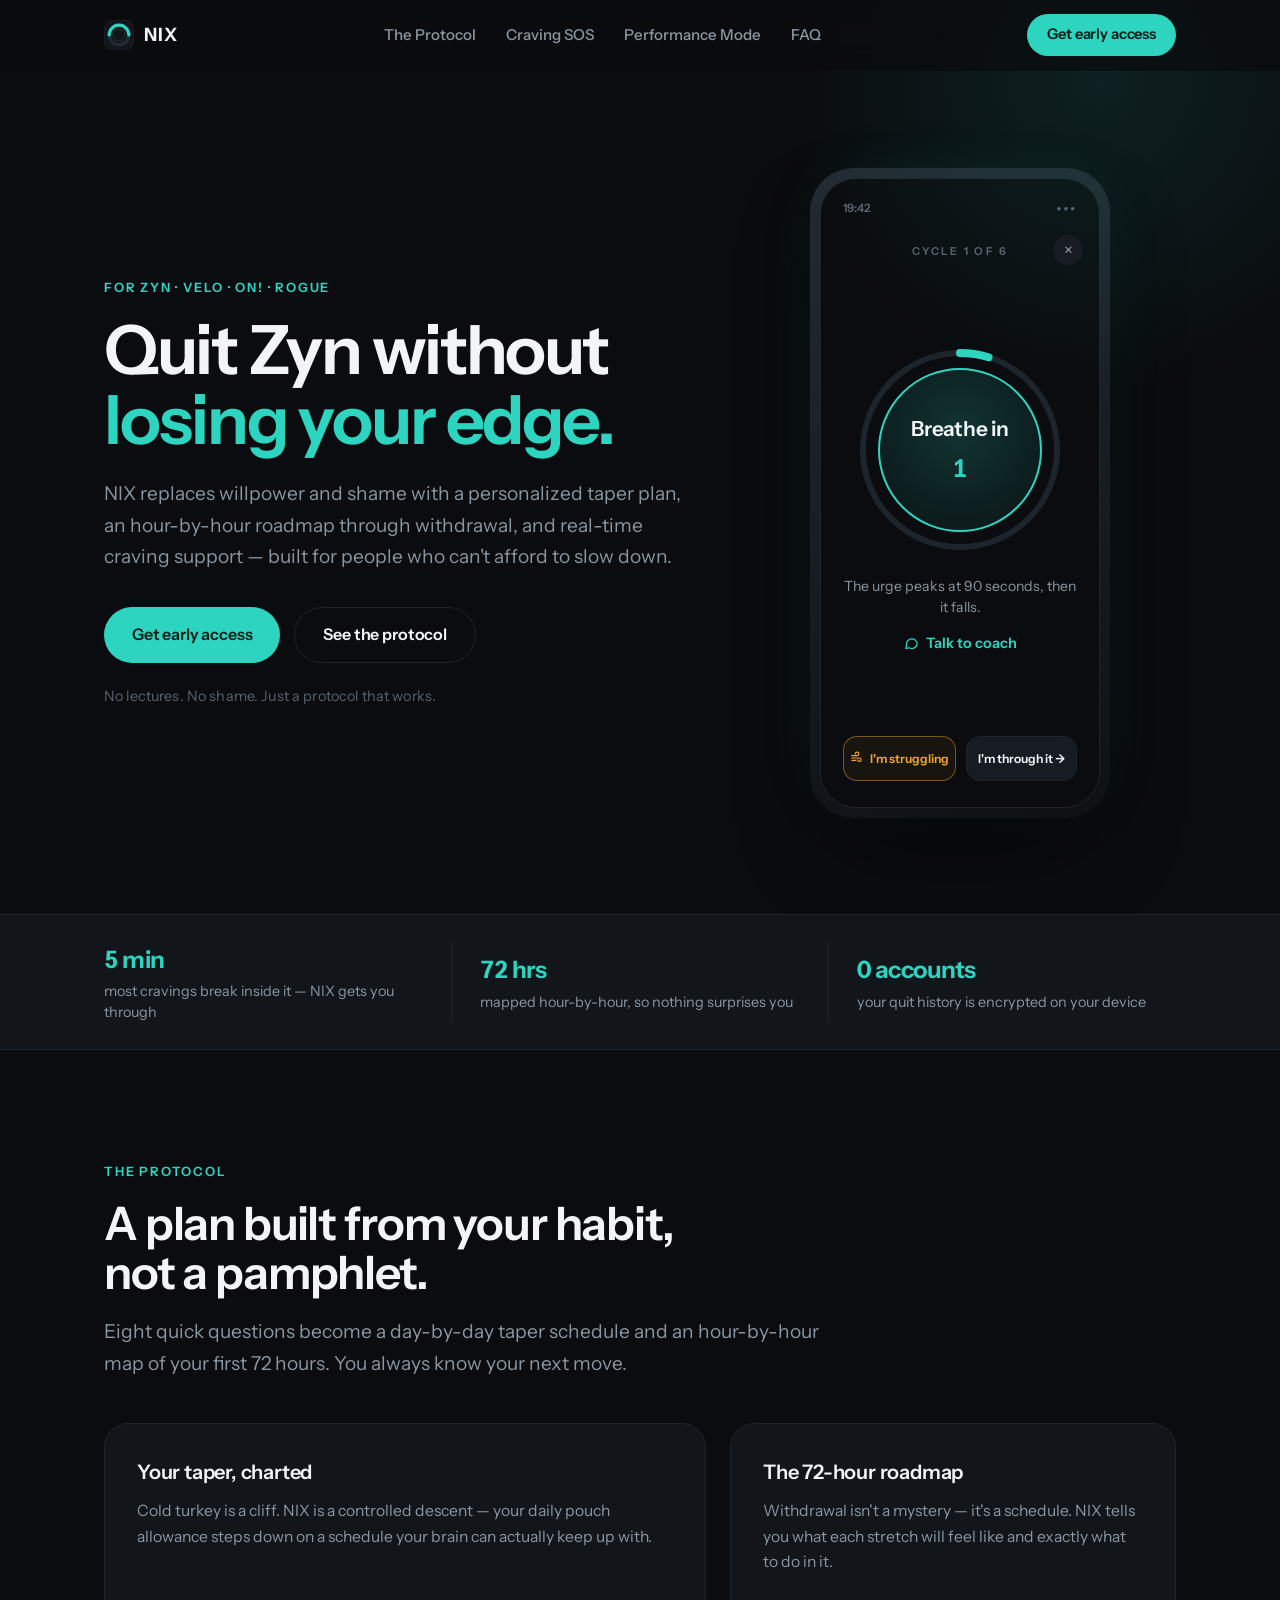
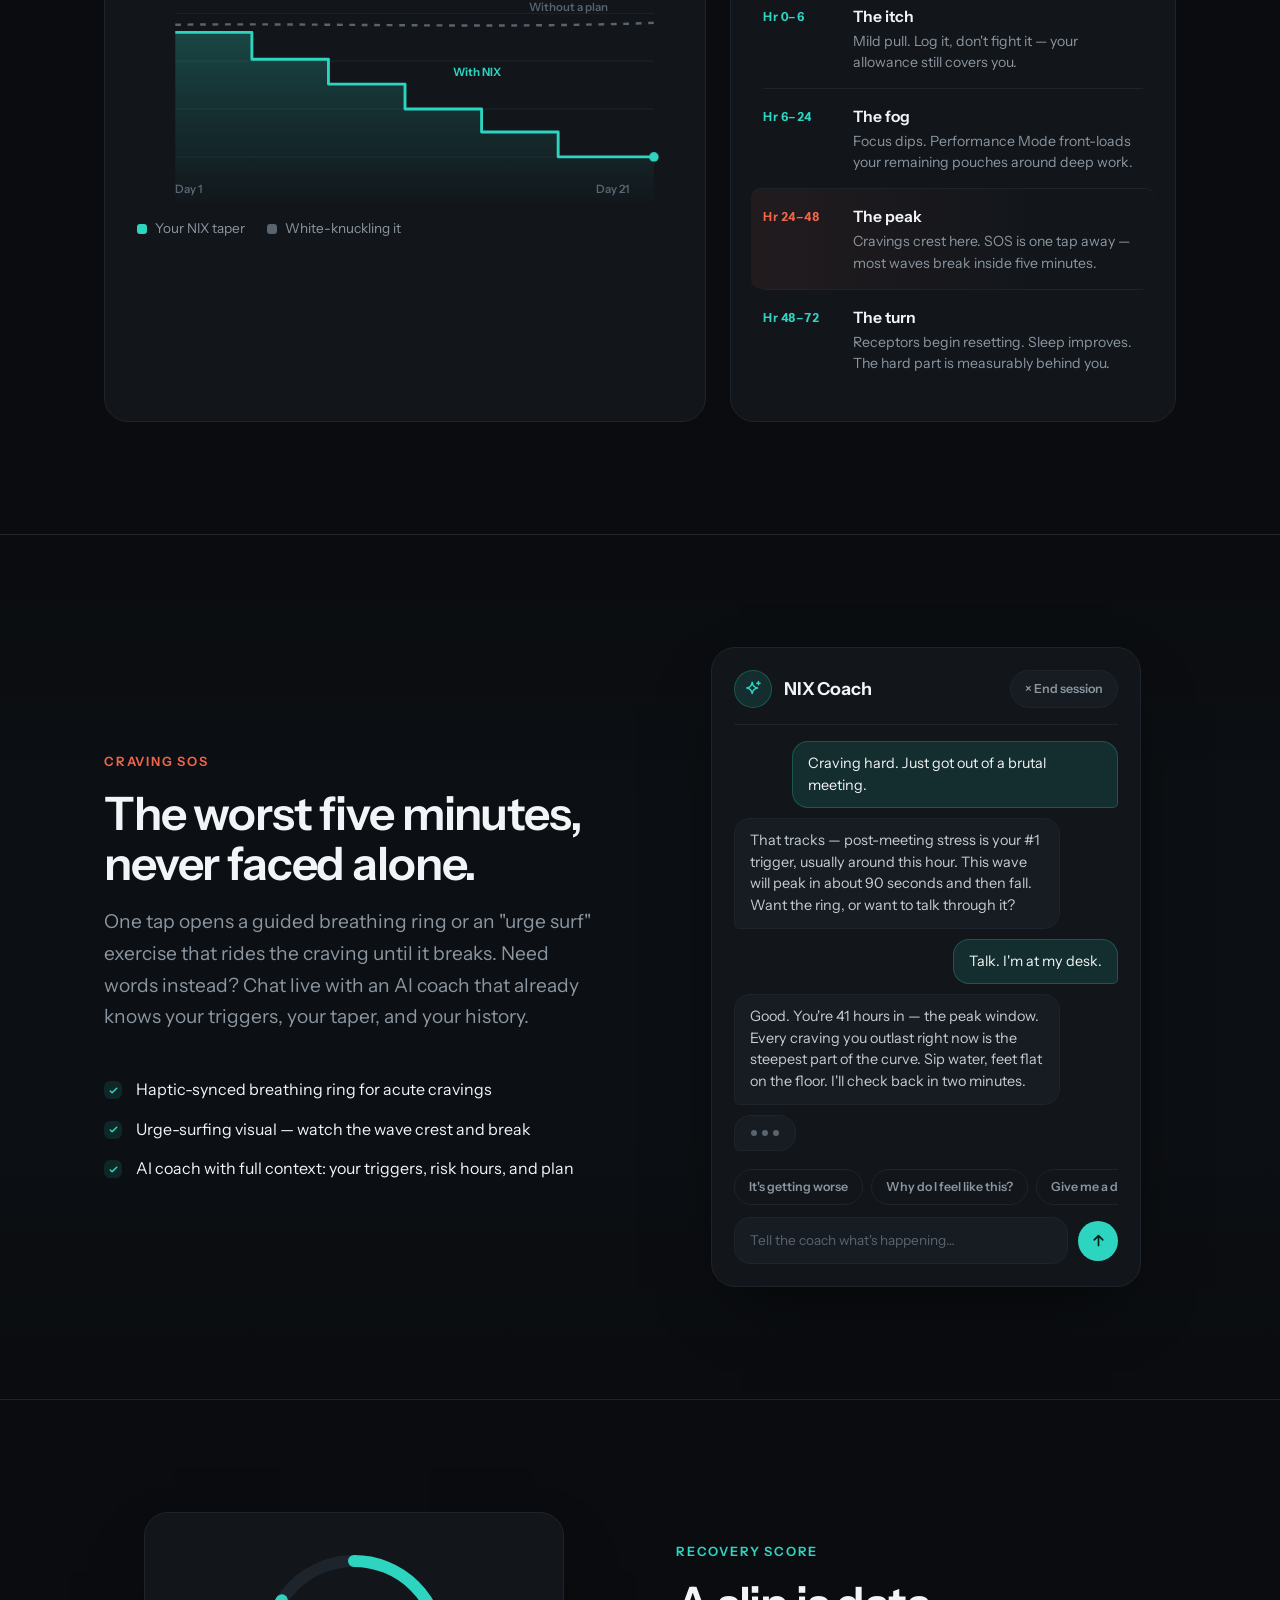
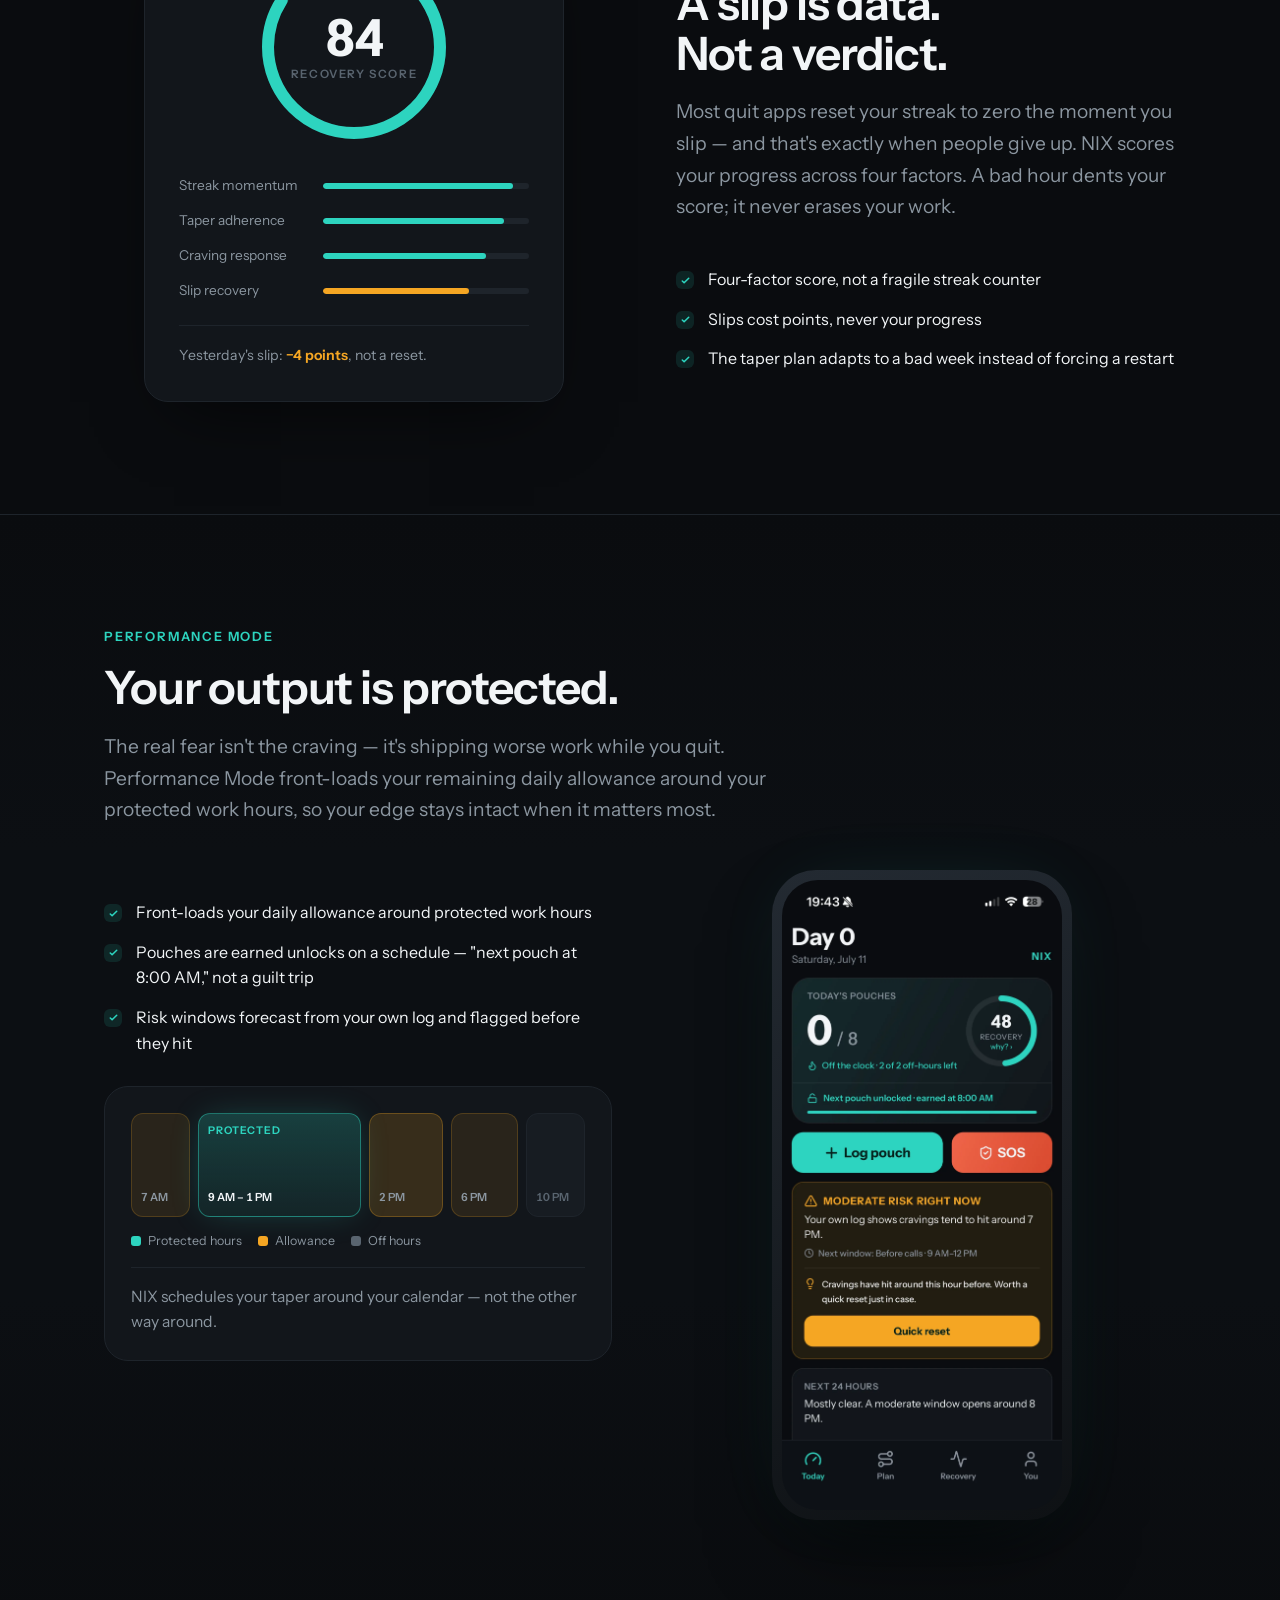
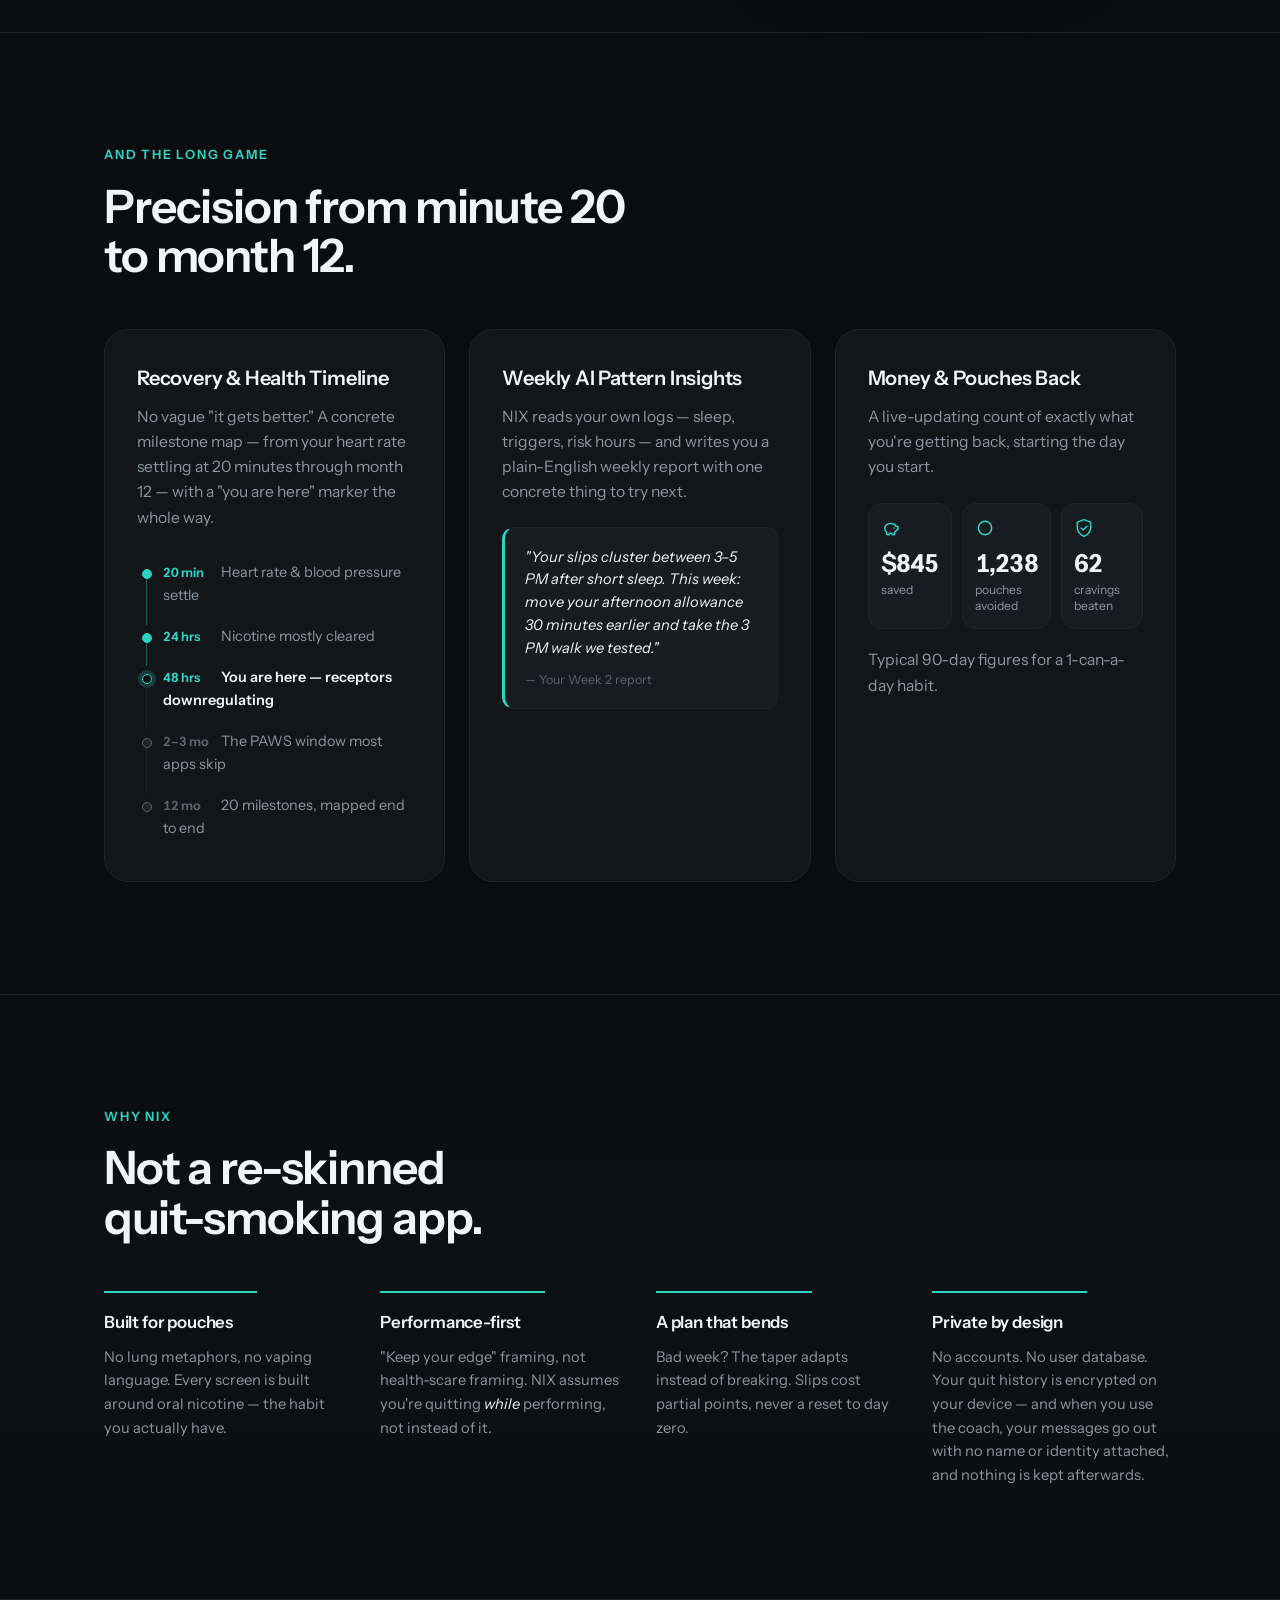
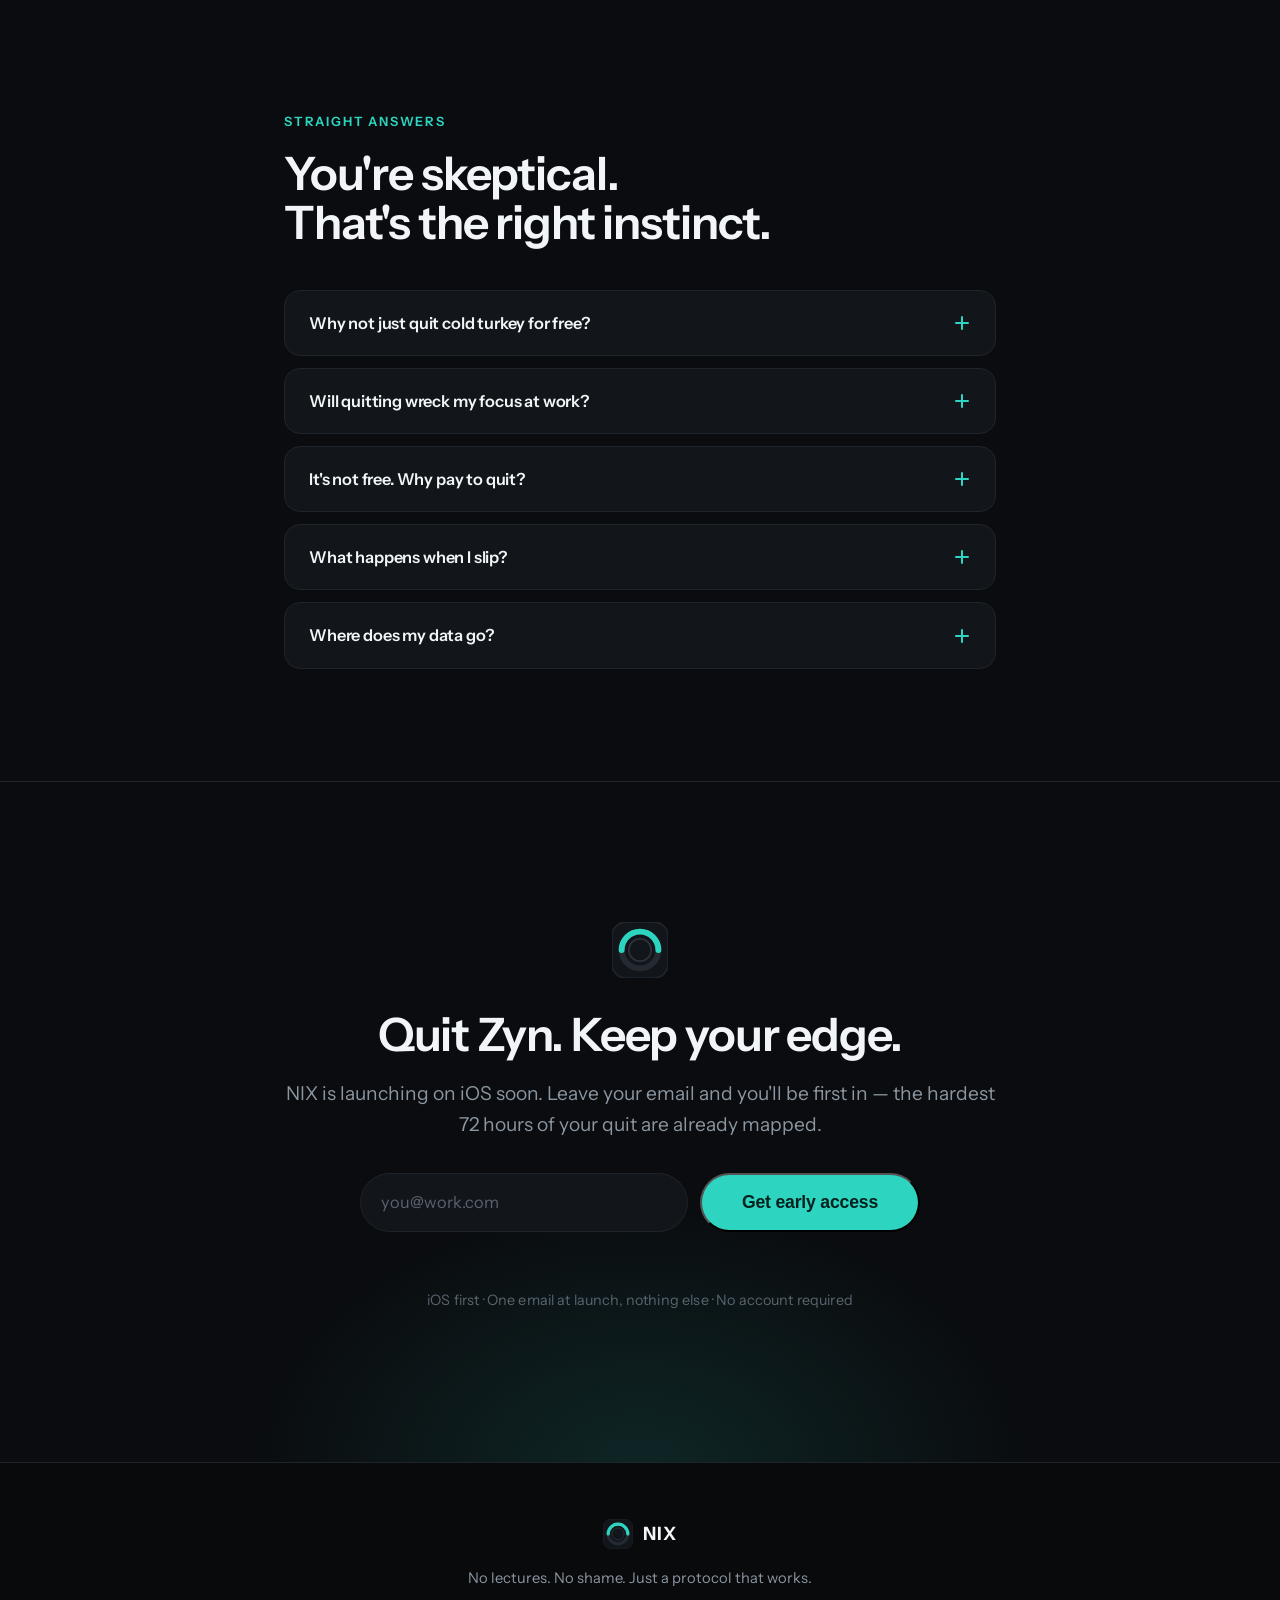
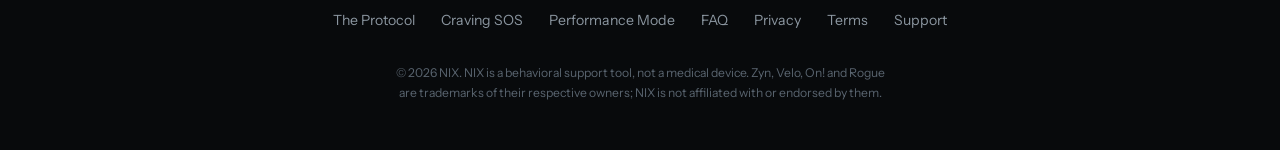
==== index.html @ bf0f869b "Add the SEO technical layer: robots, sitemap, schema, llms.txt, WebP The site was technically sound " ====
<!DOCTYPE html>
<html lang="en">
<head>
  <meta charset="UTF-8" />
  <meta name="viewport" content="width=device-width, initial-scale=1.0" />
  <title>NIX — Quit Zyn. Keep your edge.</title>
  <meta name="description" content="NIX is a precision quit app for nicotine pouches. A personalized taper plan, an hour-by-hour roadmap through withdrawal, and real-time craving support — so you can quit Zyn without losing your work performance." />
  <meta property="og:title" content="NIX — Quit Zyn. Keep your edge." />
  <meta property="og:description" content="A precision quit app for nicotine pouches. No lectures. No shame. Just a protocol that works." />
  <meta property="og:type" content="website" />
  <link rel="icon" href="data:image/svg+xml,%3Csvg xmlns='http://www.w3.org/2000/svg' viewBox='0 0 32 32'%3E%3Crect width='32' height='32' rx='8' fill='%230A0C0F'/%3E%3Ccircle cx='16' cy='16' r='10.5' fill='none' stroke='%23242A32' stroke-width='3.4'/%3E%3Cpath d='M5.5 16a10.5 10.5 0 0 1 21 0' fill='none' stroke='%232DD4BF' stroke-width='3.4' stroke-linecap='round'/%3E%3Ccircle cx='16' cy='16' r='6.4' fill='%2312161B'/%3E%3C/svg%3E" />
  <link rel="preconnect" href="https://fonts.googleapis.com" />
  <link rel="preconnect" href="https://fonts.gstatic.com" crossorigin />
  <link href="https://fonts.googleapis.com/css2?family=Instrument+Sans:ital,wght@0,400..700;1,400..700&display=swap" rel="stylesheet" />
  <link rel="stylesheet" href="styles.css?v=6" />
  <link rel="preload" as="image" href="assets/today-screen.webp" type="image/webp" fetchpriority="high" />
  <link rel="canonical" href="https://nixthepouch.com/" />
  <meta property="og:url" content="https://nixthepouch.com/" />
  <meta name="twitter:card" content="summary_large_image" />
  <script type="application/ld+json">
  {
    "@context": "https://schema.org",
    "@graph": [
      {
        "@type": "Organization",
        "@id": "https://nixthepouch.com/#organization",
        "name": "AGL Labs LLC",
        "url": "https://nixthepouch.com/",
        "email": "contact@agl-labs.com"
      },
      {
        "@type": "WebSite",
        "@id": "https://nixthepouch.com/#website",
        "url": "https://nixthepouch.com/",
        "name": "NIX",
        "publisher": {
          "@id": "https://nixthepouch.com/#organization"
        },
        "inLanguage": "en-US"
      },
      {
        "@type": "SoftwareApplication",
        "@id": "https://nixthepouch.com/#app",
        "name": "NIX",
        "applicationCategory": "HealthApplication",
        "applicationSubCategory": "Smoking Cessation",
        "operatingSystem": "iOS",
        "description": "A precision quit app for nicotine pouches. A personalized taper plan, an hour-by-hour roadmap through withdrawal, and real-time craving support.",
        "url": "https://nixthepouch.com/",
        "publisher": {
          "@id": "https://nixthepouch.com/#organization"
        },
        "isAccessibleForFree": false
      },
      {
        "@type": "FAQPage",
        "@id": "https://nixthepouch.com/#faq",
        "isPartOf": {
          "@id": "https://nixthepouch.com/#website"
        },
        "mainEntity": [
          {
            "@type": "Question",
            "name": "Why not just quit cold turkey for free?",
            "acceptedAnswer": {
              "@type": "Answer",
              "text": "You can — most people have tried, and most cold-turkey attempts fail because there's no structure for hour 30, when it gets hard. NIX gives you a taper your brain can keep up with and an hour-by-hour roadmap, so you always know the next move instead of negotiating with yourself."
            }
          },
          {
            "@type": "Question",
            "name": "Will quitting wreck my focus at work?",
            "acceptedAnswer": {
              "@type": "Answer",
              "text": "That fear is exactly what Performance Mode is built for. It front-loads your remaining allowance around your protected work hours, so withdrawal fog lands in the hours that matter least — not during your 10 AM deep-work block."
            }
          },
          {
            "@type": "Question",
            "name": "It's not free. Why pay to quit?",
            "acceptedAnswer": {
              "@type": "Answer",
              "text": "A year of NIX costs less than a single month of pouches for a typical habit, and it tracks exactly how much money you get back from day one. Most users see the app pay for itself inside the first two weeks — in cash, not vibes."
            }
          },
          {
            "@type": "Question",
            "name": "What happens when I slip?",
            "acceptedAnswer": {
              "@type": "Answer",
              "text": "You log it, your Recovery Score dips a few points, and the plan adjusts. No reset, no lecture, no red screen of shame. A slip is one data point in a working protocol — and the data says people who don't spiral after a slip are the ones who actually quit."
            }
          },
          {
            "@type": "Question",
            "name": "Where does my data go?",
            "acceptedAnswer": {
              "@type": "Answer",
              "text": "Your logs, triggers and history stay on your device, encrypted, and there is no account or user database anywhere. The one exception is the AI coach: to answer you, it sends your message and quit context to our server and on to OpenAI. No name, email or identity is attached — we don't have those — and nothing is stored afterwards. Everything else never leaves your phone. The Privacy Policy spells out exactly what goes where."
            }
          }
        ]
      }
    ]
  }
  </script>
</head>
<body>

  <!-- ======================= NAV ======================= -->
  <header class="nav" id="nav">
    <div class="nav-inner">
      <a href="#top" class="wordmark" aria-label="NIX home">
        <svg class="mark" viewBox="0 0 32 32" aria-hidden="true">
          <rect width="32" height="32" rx="8" fill="var(--surface)"/>
          <circle cx="16" cy="16" r="10.5" fill="none" stroke="#242a32" stroke-width="3.4"/>
          <path d="M5.5 16a10.5 10.5 0 0 1 21 0" fill="none" stroke="var(--mint)"
                stroke-width="3.4" stroke-linecap="round"/>
          <circle cx="16" cy="16" r="6.4" fill="#12161b" stroke="#2b323a" stroke-width="1"/>
        </svg>
        <span>NIX</span>
      </a>
      <nav class="nav-links" aria-label="Primary">
        <a href="#protocol">The Protocol</a>
        <a href="#sos">Craving SOS</a>
        <a href="#performance">Performance Mode</a>
        <a href="#faq">FAQ</a>
      </nav>
      <a href="#waitlist" class="btn btn-primary btn-sm">Get early access</a>
    </div>
  </header>

  <main id="top">

    <!-- ======================= HERO ======================= -->
    <section class="hero">
      <div class="hero-glow" aria-hidden="true"></div>
      <div class="container hero-grid">
        <div class="hero-copy">
          <p class="eyebrow reveal">For Zyn · Velo · On! · Rogue</p>
          <h1 class="reveal d1">Quit Zyn without <em>losing your edge.</em></h1>
          <p class="lede reveal d2">NIX replaces willpower and shame with a personalized taper plan, an hour-by-hour roadmap through withdrawal, and real-time craving support — built for people who can't afford to slow down.</p>
          <div class="hero-actions reveal d3">
            <a href="#waitlist" class="btn btn-primary">Get early access</a>
            <a href="#protocol" class="btn btn-ghost">See the protocol</a>
          </div>
          <p class="hero-note reveal d4">No lectures. No shame. Just a protocol that works.</p>
        </div>

        <!-- Phone mockup: SOS breathing screen -->
        <div class="hero-visual reveal d2">
          <div class="phone" aria-label="NIX app — Craving SOS breathing screen">
            <div class="phone-screen sos-screen">
              <div class="phone-status"><span>19:42</span><span class="status-dots">●●●</span></div>
              <div class="sos-topbar">
                <span class="sos-cycle" id="breath-cycle">CYCLE 1 OF 6</span>
                <span class="sos-close" aria-hidden="true">&times;</span>
              </div>
              <div class="breath-wrap">
                <svg class="breath-track" viewBox="0 0 210 210" aria-hidden="true">
                  <circle cx="105" cy="105" r="98" fill="none" stroke="#1E242B" stroke-width="6"/>
                  <circle id="breath-arc" cx="105" cy="105" r="98" fill="none" stroke="#2DD4BF" stroke-width="8"
                          stroke-linecap="round" stroke-dasharray="615.75" stroke-dashoffset="580"
                          transform="rotate(-90 105 105)"/>
                </svg>
                <div class="breath-core" id="breath-core">
                  <span class="breath-word" id="breath-word">Breathe in</span>
                  <span class="breath-count" id="breath-count">4</span>
                </div>
              </div>
              <p class="sos-caption" id="breath-caption">The urge peaks at 90 seconds, then it falls.</p>
              <span class="sos-coach">
                <svg viewBox="0 0 24 24" fill="none" stroke="currentColor" stroke-width="2" stroke-linecap="round" stroke-linejoin="round" aria-hidden="true"><path d="M21 11.5a8.5 8.5 0 0 1-8.5 8.5c-1.6 0-3-.4-4.3-1.1L3 20l1.1-5.2A8.5 8.5 0 1 1 21 11.5z"/></svg>
                Talk to coach
              </span>
              <div class="sos-btns">
                <span class="sos-btn sos-btn-amber">
                  <svg viewBox="0 0 24 24" fill="none" stroke="currentColor" stroke-width="2" stroke-linecap="round" aria-hidden="true"><path d="M3 8h9a3 3 0 1 0-3-3M3 12h13a3 3 0 1 1-3 3M3 16h7"/></svg>
                  I'm struggling
                </span>
                <span class="sos-btn sos-btn-dark">I'm through it &rarr;</span>
              </div>
            </div>
          </div>
        </div>
      </div>
    </section>

    <!-- ======================= TRUST STRIP ======================= -->
    <section class="strip">
      <div class="container strip-inner">
        <div class="strip-item"><strong>5 min</strong><span>most cravings break inside it — NIX gets you through</span></div>
        <div class="strip-divider" aria-hidden="true"></div>
        <div class="strip-item"><strong>72 hrs</strong><span>mapped hour-by-hour, so nothing surprises you</span></div>
        <div class="strip-divider" aria-hidden="true"></div>
        <div class="strip-item"><strong>0 accounts</strong><span>your quit history is encrypted on your device</span></div>
      </div>
    </section>

    <!-- ======================= THE PROTOCOL ======================= -->
    <section class="section" id="protocol">
      <div class="container">
        <p class="eyebrow reveal">The Protocol</p>
        <h2 class="reveal d1">A plan built from your habit,<br/>not a pamphlet.</h2>
        <p class="section-lede reveal d2">Eight quick questions become a day-by-day taper schedule and an hour-by-hour map of your first 72 hours. You always know your next move.</p>

        <div class="protocol-grid">
          <!-- Taper chart card -->
          <div class="card card-wide reveal">
            <div class="card-head">
              <h3>Your taper, charted</h3>
              <p>Cold turkey is a cliff. NIX is a controlled descent — your daily pouch allowance steps down on a schedule your brain can actually keep up with.</p>
            </div>
            <div class="taper-chart">
              <svg viewBox="0 0 560 240" role="img" aria-label="Chart comparing quitting without a plan — a flat line — against the NIX taper curve stepping down to zero">
                <defs>
                  <linearGradient id="mintFill" x1="0" y1="0" x2="0" y2="1">
                    <stop offset="0%" stop-color="#2DD4BF" stop-opacity="0.25"/>
                    <stop offset="100%" stop-color="#2DD4BF" stop-opacity="0"/>
                  </linearGradient>
                </defs>
                <g class="grid-lines" stroke="#1E242B" stroke-width="1">
                  <line x1="40" y1="40" x2="540" y2="40"/>
                  <line x1="40" y1="90" x2="540" y2="90"/>
                  <line x1="40" y1="140" x2="540" y2="140"/>
                  <line x1="40" y1="190" x2="540" y2="190"/>
                </g>
                <text x="40" y="228" class="axis-label">Day 1</text>
                <text x="480" y="228" class="axis-label">Day 21</text>
                <!-- flat "no plan" line -->
                <path class="line-flat" d="M40 52 C 180 50, 380 56, 540 50" fill="none" stroke="#59646F" stroke-width="2.5" stroke-dasharray="6 7"/>
                <text x="410" y="38" class="chart-label muted-label">Without a plan</text>
                <!-- NIX taper curve -->
                <path class="area-mint" d="M40 60 L120 60 L120 88 L200 88 L200 114 L280 114 L280 140 L360 140 L360 164 L440 164 L440 190 L540 190 L540 190 L540 240 L40 240 Z" fill="url(#mintFill)" stroke="none"/>
                <path class="line-mint" d="M40 60 L120 60 L120 88 L200 88 L200 114 L280 114 L280 140 L360 140 L360 164 L440 164 L440 190 L540 190" fill="none" stroke="#2DD4BF" stroke-width="3" stroke-linejoin="round"/>
                <circle class="taper-dot" cx="540" cy="190" r="5" fill="#2DD4BF"/>
                <text x="330" y="105" class="chart-label mint-label">With NIX</text>
              </svg>
              <div class="chart-key">
                <span><i class="key-dot key-mint"></i>Your NIX taper</span>
                <span><i class="key-dot key-flat"></i>White-knuckling it</span>
              </div>
            </div>
          </div>

          <!-- 72-hour roadmap card -->
          <div class="card reveal d1">
            <div class="card-head">
              <h3>The 72-hour roadmap</h3>
              <p>Withdrawal isn't a mystery — it's a schedule. NIX tells you what each stretch will feel like and exactly what to do in it.</p>
            </div>
            <ol class="roadmap">
              <li>
                <span class="rm-hour">Hr 0–6</span>
                <div><strong>The itch</strong><p>Mild pull. Log it, don't fight it — your allowance still covers you.</p></div>
              </li>
              <li>
                <span class="rm-hour">Hr 6–24</span>
                <div><strong>The fog</strong><p>Focus dips. Performance Mode front-loads your remaining pouches around deep work.</p></div>
              </li>
              <li class="rm-peak">
                <span class="rm-hour">Hr 24–48</span>
                <div><strong>The peak</strong><p>Cravings crest here. SOS is one tap away — most waves break inside five minutes.</p></div>
              </li>
              <li>
                <span class="rm-hour">Hr 48–72</span>
                <div><strong>The turn</strong><p>Receptors begin resetting. Sleep improves. The hard part is measurably behind you.</p></div>
              </li>
            </ol>
          </div>
        </div>
      </div>
    </section>

    <!-- ======================= CRAVING SOS ======================= -->
    <section class="section section-alt" id="sos">
      <div class="container split">
        <div class="split-copy">
          <p class="eyebrow ember reveal">Craving SOS</p>
          <h2 class="reveal d1">The worst five minutes,<br/>never faced alone.</h2>
          <p class="section-lede reveal d2">One tap opens a guided breathing ring or an "urge surf" exercise that rides the craving until it breaks. Need words instead? Chat live with an AI coach that already knows your triggers, your taper, and your history.</p>
          <ul class="check-list reveal d3">
            <li>Haptic-synced breathing ring for acute cravings</li>
            <li>Urge-surfing visual — watch the wave crest and break</li>
            <li>AI coach with full context: your triggers, risk hours, and plan</li>
          </ul>
        </div>
        <div class="split-visual reveal d2">
          <!-- Coach chat mockup -->
          <div class="chat-card" aria-label="NIX AI coach chat example">
            <div class="chat-head">
              <span class="coach-badge" aria-hidden="true">
                <svg viewBox="0 0 24 24" fill="none" stroke="currentColor" stroke-width="1.8" stroke-linecap="round" stroke-linejoin="round"><path d="M11 4c.7 4.4 2.3 6 6.5 6.7-4.2.7-5.8 2.3-6.5 6.7-.7-4.4-2.3-6-6.5-6.7C8.7 10 10.3 8.4 11 4z"/><path d="M18.5 3v4M16.5 5h4"/></svg>
              </span>
              <strong>NIX Coach</strong>
              <span class="chat-end">&times; End session</span>
            </div>
            <div class="chat-body">
              <div class="msg user">Craving hard. Just got out of a brutal meeting.</div>
              <div class="msg coach">That tracks — post-meeting stress is your #1 trigger, usually around this hour. This wave will peak in about 90 seconds and then fall. Want the ring, or want to talk through it?</div>
              <div class="msg user">Talk. I'm at my desk.</div>
              <div class="msg coach">Good. You're 41 hours in — the peak window. Every craving you outlast right now is the steepest part of the curve. Sip water, feet flat on the floor. I'll check back in two minutes.</div>
              <div class="msg coach typing"><span></span><span></span><span></span></div>
            </div>
            <div class="chat-chips">
              <span class="chip">It's getting worse</span>
              <span class="chip">Why do I feel like this?</span>
              <span class="chip">Give me a distraction</span>
            </div>
            <div class="chat-input">
              <span class="chat-field">Tell the coach what's happening…</span>
              <span class="chat-send" aria-hidden="true">
                <svg viewBox="0 0 24 24" fill="none" stroke="currentColor" stroke-width="2.4" stroke-linecap="round" stroke-linejoin="round"><path d="M12 19V5M6 11l6-6 6 6"/></svg>
              </span>
            </div>
          </div>
        </div>
      </div>
    </section>

    <!-- ======================= RECOVERY SCORE ======================= -->
    <section class="section" id="score">
      <div class="container split split-flip">
        <div class="split-visual reveal d2">
          <div class="score-card" aria-label="Recovery Score example: 84 points across four factors">
            <div class="score-ring-wrap">
              <svg class="score-ring" viewBox="0 0 200 200">
                <circle cx="100" cy="100" r="86" fill="none" stroke="#1E242B" stroke-width="12"/>
                <circle class="score-arc" cx="100" cy="100" r="86" fill="none" stroke="#2DD4BF" stroke-width="12"
                        stroke-linecap="round" stroke-dasharray="540.4" stroke-dashoffset="540.4"
                        transform="rotate(-90 100 100)"/>
              </svg>
              <div class="score-center">
                <span class="score-num" data-count="84" data-duration="1400">0</span>
                <span class="score-cap">Recovery Score</span>
              </div>
            </div>
            <ul class="score-factors">
              <li><span>Streak momentum</span><i class="bar"><b style="--w:92%"></b></i></li>
              <li><span>Taper adherence</span><i class="bar"><b style="--w:88%"></b></i></li>
              <li><span>Craving response</span><i class="bar"><b style="--w:79%"></b></i></li>
              <li><span>Slip recovery</span><i class="bar bar-amber"><b style="--w:71%"></b></i></li>
            </ul>
            <p class="score-note">Yesterday's slip: <strong>−4 points</strong>, not a reset.</p>
          </div>
        </div>
        <div class="split-copy">
          <p class="eyebrow reveal">Recovery Score</p>
          <h2 class="reveal d1">A slip is data.<br/>Not a verdict.</h2>
          <p class="section-lede reveal d2">Most quit apps reset your streak to zero the moment you slip — and that's exactly when people give up. NIX scores your progress across four factors. A bad hour dents your score; it never erases your work.</p>
          <ul class="check-list reveal d3">
            <li>Four-factor score, not a fragile streak counter</li>
            <li>Slips cost points, never your progress</li>
            <li>The taper plan adapts to a bad week instead of forcing a restart</li>
          </ul>
        </div>
      </div>
    </section>

    <!-- ======================= PERFORMANCE MODE ======================= -->
    <section class="section section-alt" id="performance">
      <div class="container">
        <p class="eyebrow reveal">Performance Mode</p>
        <h2 class="reveal d1">Your output is protected.</h2>
        <p class="section-lede reveal d2">The real fear isn't the craving — it's shipping worse work while you quit. Performance Mode front-loads your remaining daily allowance around your protected work hours, so your edge stays intact when it matters most.</p>

        <div class="split perf-split">
          <div class="split-copy">
            <ul class="check-list reveal d2">
              <li>Front-loads your daily allowance around protected work hours</li>
              <li>Pouches are earned unlocks on a schedule — "next pouch at 8:00 AM," not a guilt trip</li>
              <li>Risk windows forecast from your own log and flagged before they hit</li>
            </ul>
            <div class="card perf-mini reveal d3">
              <div class="perf-track" role="img" aria-label="A workday timeline showing pouch allowance concentrated around protected deep-work hours from 9am to 1pm">
                <div class="perf-block perf-low"><span>7 AM</span></div>
                <div class="perf-block perf-protected">
                  <span class="perf-tag">Protected</span>
                  <span>9 AM – 1 PM</span>
                </div>
                <div class="perf-block perf-mid"><span>2 PM</span></div>
                <div class="perf-block perf-low"><span>6 PM</span></div>
                <div class="perf-block perf-off"><span>10 PM</span></div>
              </div>
              <div class="perf-legend">
                <span><i class="key-dot key-mint"></i>Protected hours</span>
                <span><i class="key-dot key-amber"></i>Allowance</span>
                <span><i class="key-dot key-flat"></i>Off hours</span>
              </div>
              <p class="perf-caption">NIX schedules your taper around your calendar — not the other way around.</p>
            </div>
          </div>

          <!-- Phone mockup: Today tab (real app screenshot) -->
          <div class="split-visual reveal d3">
            <div class="phone phone-today">
              <picture>
                <source srcset="assets/today-screen.webp" type="image/webp" />
                <img class="phone-shot" src="assets/today-screen.png" fetchpriority="high" decoding="async" alt="NIX app — Today screen showing daily pouch allowance, recovery score, and a predicted risk window" />
              </picture>
            </div>
          </div>
        </div>
      </div>
    </section>

    <!-- ======================= SUPPORTING FEATURES ======================= -->
    <section class="section" id="more">
      <div class="container">
        <p class="eyebrow reveal">And the long game</p>
        <h2 class="reveal d1">Precision from minute 20<br/>to month 12.</h2>

        <div class="feature-grid">
          <div class="card reveal">
            <h3>Recovery &amp; Health Timeline</h3>
            <p>No vague "it gets better." A concrete milestone map — from your heart rate settling at 20 minutes through month 12 — with a "you are here" marker the whole way.</p>
            <ul class="timeline-mini">
              <li class="done"><span>20 min</span>Heart rate &amp; blood pressure settle</li>
              <li class="done"><span>24 hrs</span>Nicotine mostly cleared</li>
              <li class="here"><span>48 hrs</span>You are here — receptors downregulating</li>
              <li><span>2&ndash;3 mo</span>The PAWS window most apps skip</li>
              <li><span>12 mo</span>20 milestones, mapped end to end</li>
            </ul>
          </div>

          <div class="card reveal d1">
            <h3>Weekly AI Pattern Insights</h3>
            <p>NIX reads your own logs — sleep, triggers, risk hours — and writes you a plain-English weekly report with one concrete thing to try next.</p>
            <div class="insight-quote">
              <p>"Your slips cluster between 3–5 PM after short sleep. This week: move your afternoon allowance 30 minutes earlier and take the 3 PM walk we tested."</p>
              <span>— Your Week 2 report</span>
            </div>
          </div>

          <div class="card reveal d2">
            <h3>Money &amp; Pouches Back</h3>
            <p>A live-updating count of exactly what you're getting back, starting the day you start.</p>
            <div class="money-stats">
              <div class="money-stat">
                <svg viewBox="0 0 24 24" fill="none" stroke="currentColor" stroke-width="1.8" stroke-linecap="round" stroke-linejoin="round" aria-hidden="true"><path d="M4.5 12.5C4.5 9.2 7.6 6.5 11.5 6.5c2.9 0 5.4 1.4 6.4 3.4h1.6a1 1 0 0 1 1 1v2.4a1 1 0 0 1-1 1h-1c-.4 1-1.1 1.9-2 2.5V19a1 1 0 0 1-1 1h-1.4a1 1 0 0 1-1-1v-.6h-3v.6a1 1 0 0 1-1 1H7.7a1 1 0 0 1-1-1v-2.2c-1.4-1.1-2.2-2.6-2.2-4.3z"/><path d="M15.5 12h.01"/></svg>
                <span class="money-num">$<span data-count="847" data-duration="1600">0</span></span>
                <span class="money-cap">saved</span>
              </div>
              <div class="money-stat">
                <svg viewBox="0 0 24 24" fill="none" stroke="currentColor" stroke-width="1.8" aria-hidden="true"><circle cx="12" cy="12" r="8"/></svg>
                <span class="money-num"><span data-count="1240" data-duration="1600">0</span></span>
                <span class="money-cap">pouches avoided</span>
              </div>
              <div class="money-stat">
                <svg viewBox="0 0 24 24" fill="none" stroke="currentColor" stroke-width="1.8" stroke-linecap="round" stroke-linejoin="round" aria-hidden="true"><path d="M12 2l8 3v6c0 5-3.5 9-8 11-4.5-2-8-6-8-11V5z"/><path d="M8.5 12l2.5 2.5 4.5-4.5"/></svg>
                <span class="money-num"><span data-count="62" data-duration="1600">0</span></span>
                <span class="money-cap">cravings beaten</span>
              </div>
            </div>
            <p class="money-note">Typical 90-day figures for a 1-can-a-day habit.</p>
          </div>
        </div>
      </div>
    </section>

    <!-- ======================= DIFFERENTIATORS ======================= -->
    <section class="section section-alt" id="different">
      <div class="container">
        <p class="eyebrow reveal">Why NIX</p>
        <h2 class="reveal d1">Not a re-skinned<br/>quit-smoking app.</h2>
        <div class="diff-grid">
          <div class="diff-item reveal">
            <h3>Built for pouches</h3>
            <p>No lung metaphors, no vaping language. Every screen is built around oral nicotine — the habit you actually have.</p>
          </div>
          <div class="diff-item reveal d1">
            <h3>Performance-first</h3>
            <p>"Keep your edge" framing, not health-scare framing. NIX assumes you're quitting <em>while</em> performing, not instead of it.</p>
          </div>
          <div class="diff-item reveal d2">
            <h3>A plan that bends</h3>
            <p>Bad week? The taper adapts instead of breaking. Slips cost partial points, never a reset to day zero.</p>
          </div>
          <div class="diff-item reveal d3">
            <h3>Private by design</h3>
            <p>No accounts. No user database. Your quit history is encrypted on your device — and when you use the coach, your messages go out with no name or identity attached, and nothing is kept afterwards.</p>
          </div>
        </div>
      </div>
    </section>

    <!-- ======================= FAQ ======================= -->
    <section class="section" id="faq">
      <div class="container container-narrow">
        <p class="eyebrow reveal">Straight answers</p>
        <h2 class="reveal d1">You're skeptical.<br/>That's the right instinct.</h2>
        <div class="faq-list reveal d2">
          <details>
            <summary>Why not just quit cold turkey for free?<span class="faq-x" aria-hidden="true"></span></summary>
            <p>You can — most people have tried, and most cold-turkey attempts fail because there's no structure for hour 30, when it gets hard. NIX gives you a taper your brain can keep up with and an hour-by-hour roadmap, so you always know the next move instead of negotiating with yourself.</p>
          </details>
          <details>
            <summary>Will quitting wreck my focus at work?<span class="faq-x" aria-hidden="true"></span></summary>
            <p>That fear is exactly what Performance Mode is built for. It front-loads your remaining allowance around your protected work hours, so withdrawal fog lands in the hours that matter least — not during your 10 AM deep-work block.</p>
          </details>
          <details>
            <summary>It's not free. Why pay to quit?<span class="faq-x" aria-hidden="true"></span></summary>
            <p>A year of NIX costs less than a single month of pouches for a typical habit, and it tracks exactly how much money you get back from day one. Most users see the app pay for itself inside the first two weeks — in cash, not vibes.</p>
          </details>
          <details>
            <summary>What happens when I slip?<span class="faq-x" aria-hidden="true"></span></summary>
            <p>You log it, your Recovery Score dips a few points, and the plan adjusts. No reset, no lecture, no red screen of shame. A slip is one data point in a working protocol — and the data says people who don't spiral after a slip are the ones who actually quit.</p>
          </details>
          <details>
            <summary>Where does my data go?<span class="faq-x" aria-hidden="true"></span></summary>
            <p>Your logs, triggers and history stay on your device, encrypted, and there is no account or user database anywhere. The one exception is the AI coach: to answer you, it sends your message and quit context to our server and on to OpenAI. No name, email or identity is attached — we don't have those — and nothing is stored afterwards. Everything else never leaves your phone. The <a href="privacy.html">Privacy Policy</a> spells out exactly what goes where.</p>
          </details>
        </div>
      </div>
    </section>

    <!-- ======================= FINAL CTA / WAITLIST ======================= -->
    <section class="final" id="waitlist">
      <div class="final-glow" aria-hidden="true"></div>
      <div class="container final-inner">
        <svg class="mark mark-lg reveal" viewBox="0 0 32 32" aria-hidden="true">
          <rect width="32" height="32" rx="8" fill="var(--surface)"/>
          <circle cx="16" cy="16" r="10.5" fill="none" stroke="#242a32" stroke-width="3.4"/><path d="M5.5 16a10.5 10.5 0 0 1 21 0" fill="none" stroke="var(--mint)" stroke-width="3.4" stroke-linecap="round"/><circle cx="16" cy="16" r="6.4" fill="#12161b" stroke="#2b323a" stroke-width="1"/>
        </svg>
        <h2 class="reveal d1">Quit Zyn. Keep your edge.</h2>
        <p class="section-lede reveal d2">NIX is launching on iOS soon. Leave your email and you'll be first in — the hardest 72 hours of your quit are already mapped.</p>

        <div class="signup reveal d3">
          <!-- Posts to Formspree over fetch (see script.js) so the visitor stays on
               the page. action/method are the no-JS fallback: if the script fails,
               the browser posts normally and Formspree shows its own confirmation. -->
          <form
            id="waitlist-form"
            class="signup-form"
            action="https://formspree.io/f/xrpzgyky"
            method="POST"
          >
            <input type="hidden" name="_subject" value="New NIX early-access signup" />
            <!-- Honeypot: bots fill hidden fields, humans don't. Formspree drops these. -->
            <input type="text" name="_gotcha" tabindex="-1" autocomplete="off" aria-hidden="true" />

            <label class="sr-only" for="waitlist-email">Email address</label>
            <div class="signup-row">
              <input
                type="email"
                id="waitlist-email"
                name="email"
                required
                autocomplete="email"
                inputmode="email"
                placeholder="you@work.com"
                class="signup-input"
              />
              <button type="submit" class="btn btn-primary btn-lg signup-btn">
                Get early access
              </button>
            </div>
          </form>

          <p class="signup-msg" id="waitlist-msg" role="status" aria-live="polite"></p>
        </div>

        <p class="hero-note reveal d4">iOS first · One email at launch, nothing else · No account required</p>
      </div>
    </section>
  </main>

  <footer class="footer">
    <div class="container footer-inner">
      <div class="wordmark wordmark-footer">
        <svg class="mark" viewBox="0 0 32 32" aria-hidden="true">
          <rect width="32" height="32" rx="8" fill="var(--surface)"/>
          <circle cx="16" cy="16" r="10.5" fill="none" stroke="#242a32" stroke-width="3.4"/>
          <path d="M5.5 16a10.5 10.5 0 0 1 21 0" fill="none" stroke="var(--mint)"
                stroke-width="3.4" stroke-linecap="round"/>
          <circle cx="16" cy="16" r="6.4" fill="#12161b" stroke="#2b323a" stroke-width="1"/>
        </svg>
        <span>NIX</span>
      </div>
      <p class="footer-tag">No lectures. No shame. Just a protocol that works.</p>
      <div class="footer-links">
        <a href="#protocol">The Protocol</a>
        <a href="#sos">Craving SOS</a>
        <a href="#performance">Performance Mode</a>
        <a href="#faq">FAQ</a>
        <a href="privacy.html">Privacy</a>
        <a href="terms.html">Terms</a>
        <a href="support.html">Support</a>
      </div>
      <p class="footer-fine">© 2026 NIX. NIX is a behavioral support tool, not a medical device. Zyn, Velo, On! and Rogue are trademarks of their respective owners; NIX is not affiliated with or endorsed by them.</p>
    </div>
  </footer>

  <script src="script.js"></script>
</body>
</html>
---- styles.css ----
/* ============================================================
   NIX — marketing site
   Brand system: bg #0A0C0F · surface #12161B · mint #2DD4BF
   amber #F5A623 · ember #F0654A · text #F2F5F7
   Font: Instrument Sans
   ============================================================ */

:root {
  --bg: #0A0C0F;
  --surface: #12161B;
  --surface-2: #171C22;
  --line: #1E242B;
  --mint: #2DD4BF;
  --mint-dim: rgba(45, 212, 191, 0.12);
  --amber: #F5A623;
  --ember: #F0654A;
  --text: #F2F5F7;
  --muted: #8B96A0;
  --muted-2: #59646F;
  --radius: 16px;
  --radius-lg: 24px;
  --font: "Instrument Sans", -apple-system, BlinkMacSystemFont, "Segoe UI", sans-serif;
}

* { margin: 0; padding: 0; box-sizing: border-box; }

html { scroll-behavior: smooth; }

body {
  background: var(--bg);
  color: var(--text);
  font-family: var(--font);
  font-size: 17px;
  line-height: 1.6;
  -webkit-font-smoothing: antialiased;
  overflow-x: hidden;
}

.container {
  max-width: 1120px;
  margin: 0 auto;
  padding: 0 24px;
}

.container-narrow { max-width: 760px; }

/* ---------- type ---------- */

h1 {
  font-size: clamp(2.5rem, 5.5vw, 4.25rem);
  line-height: 1.04;
  letter-spacing: -0.03em;
  font-weight: 640;
}

h1 em, h2 em {
  font-style: normal;
  color: var(--mint);
}

h2 {
  font-size: clamp(1.9rem, 3.6vw, 2.9rem);
  line-height: 1.08;
  letter-spacing: -0.025em;
  font-weight: 620;
  margin-bottom: 18px;
}

h3 {
  font-size: 1.25rem;
  letter-spacing: -0.01em;
  font-weight: 600;
  margin-bottom: 10px;
}

.eyebrow {
  font-size: 0.8rem;
  font-weight: 640;
  letter-spacing: 0.14em;
  text-transform: uppercase;
  color: var(--mint);
  margin-bottom: 16px;
}

.eyebrow.ember { color: var(--ember); }

.lede, .section-lede {
  color: var(--muted);
  font-size: clamp(1.05rem, 1.6vw, 1.2rem);
  line-height: 1.65;
  max-width: 56ch;
}

.section-lede { margin-bottom: 44px; }

/* ---------- buttons ---------- */

.btn {
  display: inline-flex;
  align-items: center;
  justify-content: center;
  gap: 8px;
  padding: 14px 28px;
  border-radius: 999px;
  font-weight: 620;
  font-size: 1rem;
  text-decoration: none;
  letter-spacing: -0.01em;
  transition: transform 0.18s ease, box-shadow 0.18s ease, background 0.18s ease, border-color 0.18s ease;
}

.btn-primary {
  background: var(--mint);
  color: #04211D;
  box-shadow: 0 0 0 0 rgba(45, 212, 191, 0.35);
}

.btn-primary:hover {
  transform: translateY(-1px);
  box-shadow: 0 8px 30px -6px rgba(45, 212, 191, 0.45);
}

.btn-ghost {
  color: var(--text);
  border: 1px solid var(--line);
  background: transparent;
}

.btn-ghost:hover { border-color: var(--muted-2); background: var(--surface); }

.btn-sm { padding: 9px 20px; font-size: 0.92rem; }
.btn-lg { padding: 17px 40px; font-size: 1.1rem; }

/* ---------- nav ---------- */

.nav {
  position: fixed;
  inset: 0 0 auto 0;
  z-index: 100;
  backdrop-filter: blur(16px);
  -webkit-backdrop-filter: blur(16px);
  background: rgba(10, 12, 15, 0.72);
  border-bottom: 1px solid transparent;
  transition: border-color 0.3s ease;
}

.nav.scrolled { border-bottom-color: var(--line); }

.nav-inner {
  max-width: 1120px;
  margin: 0 auto;
  padding: 14px 24px;
  display: flex;
  align-items: center;
  justify-content: space-between;
  gap: 24px;
}

.wordmark {
  display: inline-flex;
  align-items: center;
  gap: 10px;
  text-decoration: none;
  color: var(--text);
  font-weight: 680;
  font-size: 1.15rem;
  letter-spacing: 0.06em;
}

.mark { width: 30px; height: 30px; border-radius: 8px; }
.mark rect { stroke: var(--line); stroke-width: 1; }
.mark-lg { width: 56px; height: 56px; margin-bottom: 24px; }

.nav-links {
  display: flex;
  gap: 30px;
}

.nav-links a {
  color: var(--muted);
  text-decoration: none;
  font-size: 0.94rem;
  font-weight: 520;
  transition: color 0.15s ease;
}

.nav-links a:hover { color: var(--text); }

/* ---------- hero ---------- */

.hero {
  position: relative;
  padding: 168px 0 96px;
  overflow: hidden;
}

.hero-glow {
  position: absolute;
  top: -280px;
  right: -180px;
  width: 720px;
  height: 720px;
  background: radial-gradient(circle, rgba(45, 212, 191, 0.10) 0%, transparent 62%);
  pointer-events: none;
}

.hero-grid {
  display: grid;
  grid-template-columns: 1.15fr 0.85fr;
  gap: 56px;
  align-items: center;
}

.hero-actions {
  display: flex;
  gap: 14px;
  flex-wrap: wrap;
  margin-top: 34px;
}

.hero-actions.center { justify-content: center; }

.hero-note {
  margin-top: 22px;
  font-size: 0.9rem;
  color: var(--muted-2);
  letter-spacing: 0.01em;
}

.hero-copy .lede { margin-top: 22px; }

/* ---------- phone mockup ---------- */

.hero-visual { display: flex; justify-content: center; }

.phone {
  width: 300px;
  aspect-ratio: 9 / 19.5;
  border-radius: 44px;
  padding: 10px;
  background: linear-gradient(160deg, #232A32, #0E1114);
  box-shadow:
    0 40px 90px -30px rgba(0, 0, 0, 0.8),
    0 0 80px -30px rgba(45, 212, 191, 0.18);
}

.phone-screen {
  height: 100%;
  background: var(--bg);
  border: 1px solid var(--line);
  border-radius: 36px;
  padding: 20px 22px 26px;
  display: flex;
  flex-direction: column;
  align-items: center;
}

.phone-status {
  width: 100%;
  display: flex;
  justify-content: space-between;
  font-size: 0.72rem;
  color: var(--muted-2);
  font-weight: 600;
  margin-bottom: 26px;
}

.status-dots { letter-spacing: 2px; font-size: 0.5rem; align-self: center; }

/* SOS screen (matches in-app UI) */

.sos-topbar {
  position: relative;
  width: 100%;
  display: flex;
  justify-content: center;
  align-items: center;
  margin-bottom: 24px;
}

.sos-cycle {
  font-size: 0.68rem;
  font-weight: 640;
  letter-spacing: 0.22em;
  text-transform: uppercase;
  color: var(--muted-2);
}

.sos-close {
  position: absolute;
  right: -6px;
  top: -8px;
  width: 30px;
  height: 30px;
  border-radius: 50%;
  background: var(--surface-2);
  color: var(--muted);
  display: grid;
  place-items: center;
  font-size: 1.05rem;
  line-height: 1;
}

.breath-wrap {
  position: relative;
  width: 208px;
  height: 208px;
  display: grid;
  place-items: center;
  margin: auto 0 22px;
}

.breath-track {
  position: absolute;
  inset: 0;
  width: 100%;
  height: 100%;
}

.breath-core {
  width: 164px;
  height: 164px;
  border-radius: 50%;
  background: radial-gradient(circle at 50% 38%, rgba(45, 212, 191, 0.2), rgba(45, 212, 191, 0.08) 75%);
  border: 2px solid var(--mint);
  display: grid;
  place-content: center;
  justify-items: center;
  gap: 4px;
  transform: scale(0.74);
  will-change: transform;
}

#breath-arc { will-change: stroke-dashoffset; }

.breath-word {
  font-size: 1.3rem;
  font-weight: 620;
  letter-spacing: -0.01em;
  color: var(--text);
  white-space: nowrap;
}

.breath-count {
  font-size: 1.55rem;
  font-weight: 660;
  color: var(--mint);
  font-variant-numeric: tabular-nums;
}

.sos-caption {
  font-size: 0.88rem;
  color: var(--muted);
  text-align: center;
  max-width: 30ch;
  min-height: 2.6em;
  line-height: 1.5;
  margin-bottom: 14px;
}

.sos-coach {
  display: inline-flex;
  align-items: center;
  gap: 7px;
  font-size: 0.9rem;
  font-weight: 620;
  color: var(--mint);
  margin-bottom: 20px;
}

.sos-coach svg { width: 15px; height: 15px; }

.sos-btns {
  display: flex;
  gap: 10px;
  width: 100%;
  margin-top: auto;
}

.sos-btn {
  flex: 1;
  display: inline-flex;
  align-items: center;
  justify-content: center;
  gap: 6px;
  padding: 12px 6px;
  border-radius: 14px;
  font-size: 0.76rem;
  font-weight: 620;
  white-space: nowrap;
}

.sos-btn svg { width: 14px; height: 14px; flex: none; }

.sos-btn-amber {
  color: var(--amber);
  border: 1px solid rgba(245, 166, 35, 0.45);
  background: rgba(245, 166, 35, 0.06);
}

.sos-btn-dark {
  color: var(--text);
  background: var(--surface-2);
  border: 1px solid var(--line);
}

.chip {
  font-size: 0.78rem;
  font-weight: 580;
  color: var(--muted);
  border: 1px solid var(--line);
  background: var(--surface);
  border-radius: 999px;
  padding: 7px 14px;
  white-space: nowrap;
}

.chip-ember {
  color: var(--ember);
  border-color: rgba(240, 101, 74, 0.35);
  background: rgba(240, 101, 74, 0.08);
}

/* ---------- strip ---------- */

.strip { border-block: 1px solid var(--line); background: var(--surface); }

.strip-inner {
  display: flex;
  align-items: center;
  justify-content: space-between;
  gap: 28px;
  padding-block: 26px;
}

.strip-item {
  display: flex;
  flex-direction: column;
  gap: 2px;
  flex: 1;
}

.strip-item strong {
  font-size: 1.5rem;
  font-weight: 660;
  letter-spacing: -0.02em;
  color: var(--mint);
  font-variant-numeric: tabular-nums;
}

.strip-item span { color: var(--muted); font-size: 0.9rem; line-height: 1.45; }

.strip-divider { width: 1px; align-self: stretch; background: var(--line); }

/* ---------- sections ---------- */

.section { padding: 112px 0; }

.section-alt {
  background: linear-gradient(180deg, var(--bg), #0C0F13 30%, #0C0F13 70%, var(--bg));
  border-block: 1px solid var(--line);
}

/* ---------- cards ---------- */

.card {
  background: var(--surface);
  border: 1px solid var(--line);
  border-radius: var(--radius-lg);
  padding: 32px;
}

.card-head { margin-bottom: 26px; }
.card-head p, .card > p { color: var(--muted); font-size: 0.98rem; }

.protocol-grid {
  display: grid;
  grid-template-columns: 1.35fr 1fr;
  gap: 24px;
  align-items: stretch;
}

/* ---------- taper chart ---------- */

.taper-chart svg { width: 100%; height: auto; display: block; }

.axis-label, .chart-label {
  font-family: var(--font);
  font-size: 12px;
  fill: var(--muted-2);
  font-weight: 560;
}

.mint-label { fill: var(--mint); font-weight: 640; }
.muted-label { fill: var(--muted-2); }

.line-mint {
  stroke-dasharray: 1200;
  stroke-dashoffset: 1200;
}

.visible .line-mint { animation: draw 1.6s ease-out 0.2s forwards; }

@keyframes draw { to { stroke-dashoffset: 0; } }

.taper-dot { opacity: 0; }
.visible .taper-dot { animation: pop 0.4s ease-out 1.7s forwards; }

@keyframes pop { from { opacity: 0; r: 0; } to { opacity: 1; r: 5; } }

.chart-key {
  display: flex;
  gap: 22px;
  margin-top: 14px;
  font-size: 0.85rem;
  color: var(--muted);
}

.chart-key span { display: inline-flex; align-items: center; gap: 8px; }

.key-dot { width: 10px; height: 10px; border-radius: 3px; display: inline-block; }
.key-mint { background: var(--mint); }
.key-amber { background: var(--amber); }
.key-flat { background: var(--muted-2); }

/* ---------- roadmap ---------- */

.roadmap {
  list-style: none;
  display: flex;
  flex-direction: column;
}

.roadmap li {
  display: flex;
  gap: 16px;
  padding: 15px 0;
  border-top: 1px solid var(--line);
}

.roadmap li:first-child { border-top: 0; padding-top: 4px; }

.rm-hour {
  flex: 0 0 74px;
  font-size: 0.78rem;
  font-weight: 660;
  letter-spacing: 0.04em;
  color: var(--mint);
  font-variant-numeric: tabular-nums;
  padding-top: 3px;
}

.roadmap strong { font-size: 0.98rem; font-weight: 620; display: block; }
.roadmap p { color: var(--muted); font-size: 0.88rem; line-height: 1.5; margin-top: 2px; }

.rm-peak .rm-hour { color: var(--ember); }

.roadmap li.rm-peak {
  background: linear-gradient(90deg, rgba(240, 101, 74, 0.07), transparent 70%);
  border-radius: 10px;
  padding-left: 12px;
  padding-right: 12px;
  margin-left: -12px;
  margin-right: -12px;
}

/* ---------- split sections ---------- */

.split {
  display: grid;
  grid-template-columns: 1fr 1fr;
  gap: 72px;
  align-items: center;
}

.check-list {
  list-style: none;
  margin-top: 30px;
  display: flex;
  flex-direction: column;
  gap: 14px;
}

.check-list li {
  position: relative;
  padding-left: 32px;
  color: var(--text);
  font-size: 1rem;
}

.check-list li::before {
  content: "";
  position: absolute;
  left: 0;
  top: 4px;
  width: 18px;
  height: 18px;
  border-radius: 6px;
  background: var(--mint-dim);
  background-image: url("data:image/svg+xml,%3Csvg xmlns='http://www.w3.org/2000/svg' viewBox='0 0 24 24' fill='none' stroke='%232DD4BF' stroke-width='3.4' stroke-linecap='round' stroke-linejoin='round'%3E%3Cpath d='M5 13l4 4L19 7'/%3E%3C/svg%3E");
  background-size: 11px;
  background-position: center;
  background-repeat: no-repeat;
}

/* ---------- chat mockup ---------- */

.chat-card {
  background: var(--surface);
  border: 1px solid var(--line);
  border-radius: var(--radius-lg);
  padding: 22px;
  max-width: 430px;
  margin: 0 auto;
  box-shadow: 0 30px 70px -30px rgba(0, 0, 0, 0.7);
}

.chat-head {
  display: flex;
  align-items: center;
  gap: 12px;
  padding-bottom: 16px;
  border-bottom: 1px solid var(--line);
  margin-bottom: 16px;
}

.coach-badge {
  width: 38px;
  height: 38px;
  border-radius: 50%;
  flex: none;
  display: grid;
  place-items: center;
  color: var(--mint);
  background: rgba(45, 212, 191, 0.12);
  border: 1px solid rgba(45, 212, 191, 0.25);
}

.coach-badge svg { width: 20px; height: 20px; }

.chat-head strong { font-size: 1.12rem; font-weight: 660; letter-spacing: -0.01em; }

.chat-end {
  margin-left: auto;
  font-size: 0.78rem;
  font-weight: 580;
  color: var(--muted);
  background: var(--surface-2);
  border: 1px solid var(--line);
  border-radius: 999px;
  padding: 8px 14px;
  white-space: nowrap;
}

.chat-body { display: flex; flex-direction: column; gap: 10px; }

.msg {
  max-width: 85%;
  padding: 11px 15px;
  border-radius: 16px;
  font-size: 0.9rem;
  line-height: 1.5;
}

.msg.user {
  align-self: flex-end;
  background: var(--mint-dim);
  border: 1px solid rgba(45, 212, 191, 0.25);
  border-bottom-right-radius: 5px;
  color: var(--text);
}

.msg.coach {
  align-self: flex-start;
  background: var(--surface-2);
  border: 1px solid var(--line);
  border-bottom-left-radius: 5px;
  color: var(--muted);
}

.msg.coach strong { color: var(--text); }

.msg.typing {
  display: inline-flex;
  gap: 5px;
  padding: 14px 16px;
}

.msg.typing span {
  width: 6px;
  height: 6px;
  border-radius: 50%;
  background: var(--muted-2);
  animation: blink 1.3s infinite;
}

.msg.typing span:nth-child(2) { animation-delay: 0.2s; }
.msg.typing span:nth-child(3) { animation-delay: 0.4s; }

@keyframes blink {
  0%, 60%, 100% { opacity: 0.25; transform: translateY(0); }
  30% { opacity: 1; transform: translateY(-3px); }
}

.chat-chips {
  display: flex;
  gap: 8px;
  margin-top: 18px;
  overflow: hidden;
}

.msg.coach { color: #C4CDD4; }

.chat-input {
  display: flex;
  align-items: center;
  gap: 10px;
  margin-top: 12px;
}

.chat-field {
  flex: 1;
  border: 1px solid var(--line);
  background: var(--surface-2);
  border-radius: 16px;
  padding: 12px 15px;
  font-size: 0.85rem;
  color: var(--muted-2);
  white-space: nowrap;
  overflow: hidden;
  text-overflow: ellipsis;
}

.chat-send {
  width: 40px;
  height: 40px;
  flex: none;
  border-radius: 50%;
  display: grid;
  place-items: center;
  background: var(--mint);
  color: #04211D;
}

.chat-send svg { width: 17px; height: 17px; }

/* ---------- score card ---------- */

.split-flip .split-copy { order: 2; }
.split-flip .split-visual { order: 1; }

.score-card {
  background: var(--surface);
  border: 1px solid var(--line);
  border-radius: var(--radius-lg);
  padding: 34px;
  max-width: 420px;
  margin: 0 auto;
  box-shadow: 0 30px 70px -30px rgba(0, 0, 0, 0.7);
}

.score-ring-wrap {
  position: relative;
  width: 200px;
  margin: 0 auto 28px;
}

.score-ring { width: 100%; display: block; }

.score-arc { transition: stroke-dashoffset 1.4s cubic-bezier(0.22, 1, 0.36, 1); }

.visible .score-arc { stroke-dashoffset: 86.5; } /* 540.4 * (1 - 0.84) */

.score-center {
  position: absolute;
  inset: 0;
  display: grid;
  place-content: center;
  text-align: center;
  gap: 2px;
}

.score-num {
  font-size: 3.2rem;
  font-weight: 660;
  letter-spacing: -0.03em;
  line-height: 1;
  font-variant-numeric: tabular-nums;
}

.score-cap {
  font-size: 0.72rem;
  letter-spacing: 0.14em;
  text-transform: uppercase;
  color: var(--muted-2);
  font-weight: 620;
}

.score-factors {
  list-style: none;
  display: flex;
  flex-direction: column;
  gap: 13px;
}

.score-factors li {
  display: grid;
  grid-template-columns: 130px 1fr;
  align-items: center;
  gap: 14px;
  font-size: 0.85rem;
  color: var(--muted);
}

.bar {
  height: 6px;
  border-radius: 999px;
  background: var(--line);
  overflow: hidden;
  display: block;
}

.bar b {
  display: block;
  height: 100%;
  width: 0;
  border-radius: 999px;
  background: var(--mint);
  transition: width 1.2s cubic-bezier(0.22, 1, 0.36, 1) 0.3s;
}

.bar-amber b { background: var(--amber); }

.visible .bar b { width: var(--w); }

.score-note {
  margin-top: 24px;
  padding-top: 18px;
  border-top: 1px solid var(--line);
  font-size: 0.88rem;
  color: var(--muted);
}

.score-note strong { color: var(--amber); font-weight: 640; }

/* ---------- performance mode ---------- */

.perf-split { align-items: start; gap: 56px; }

.perf-mini { margin-top: 30px; padding: 26px; }

.perf-track {
  display: grid;
  grid-template-columns: 0.8fr 2.2fr 1fr 0.9fr 0.8fr;
  gap: 8px;
  min-height: 104px;
}

.perf-block {
  border-radius: 12px;
  display: flex;
  flex-direction: column;
  justify-content: flex-end;
  padding: 9px;
  font-size: 0.7rem;
  font-weight: 600;
  color: var(--muted);
  font-variant-numeric: tabular-nums;
  border: 1px solid var(--line);
}

.perf-low { background: rgba(245, 166, 35, 0.10); border-color: rgba(245, 166, 35, 0.2); }
.perf-mid { background: rgba(245, 166, 35, 0.16); border-color: rgba(245, 166, 35, 0.28); }
.perf-off { background: var(--surface-2); color: var(--muted-2); }

.perf-protected {
  background: linear-gradient(180deg, rgba(45, 212, 191, 0.22), rgba(45, 212, 191, 0.08));
  border-color: rgba(45, 212, 191, 0.45);
  justify-content: space-between;
  color: var(--text);
  box-shadow: 0 0 34px -10px rgba(45, 212, 191, 0.35);
}

.perf-tag {
  font-size: 0.66rem;
  font-weight: 660;
  letter-spacing: 0.08em;
  text-transform: uppercase;
  color: var(--mint);
}

.perf-legend {
  display: flex;
  gap: 16px;
  margin-top: 14px;
  font-size: 0.78rem;
  color: var(--muted);
  flex-wrap: wrap;
}

.perf-legend span { display: inline-flex; align-items: center; gap: 7px; }

.perf-caption {
  margin-top: 16px;
  padding-top: 16px;
  border-top: 1px solid var(--line);
  color: var(--muted);
  font-size: 0.88rem;
}

/* ---------- today phone (real app screenshot) ---------- */

.phone-today { width: 300px; margin: 0 auto; }

/* .phone-shot is wrapped in <picture> to serve WebP with a PNG fallback. The wrapper
   must generate no box: the img sizes with height:100%, which resolves against its
   parent, and a <picture> in between would collapse it. */
picture { display: contents; }

.phone-shot {
  display: block;
  width: 100%;
  height: 100%;
  object-fit: cover;
  border-radius: 36px;
}

/* ---------- feature grid ---------- */

.feature-grid {
  display: grid;
  grid-template-columns: repeat(3, 1fr);
  gap: 24px;
  margin-top: 48px;
}

.timeline-mini {
  list-style: none;
  margin-top: 22px;
  display: flex;
  flex-direction: column;
}

.timeline-mini li {
  position: relative;
  padding: 9px 0 9px 26px;
  font-size: 0.9rem;
  color: var(--muted);
}

.timeline-mini li::before {
  content: "";
  position: absolute;
  left: 5px;
  top: 17px;
  width: 8px;
  height: 8px;
  border-radius: 50%;
  background: var(--line);
  border: 1.5px solid var(--muted-2);
}

.timeline-mini li::after {
  content: "";
  position: absolute;
  left: 8.5px;
  top: 27px;
  bottom: -9px;
  width: 1.5px;
  background: var(--line);
}

.timeline-mini li:last-child::after { display: none; }

.timeline-mini li.done::before { background: var(--mint); border-color: var(--mint); }
.timeline-mini li.done::after { background: rgba(45, 212, 191, 0.4); }

.timeline-mini li.here { color: var(--text); font-weight: 600; }

.timeline-mini li.here::before {
  background: var(--bg);
  border-color: var(--mint);
  box-shadow: 0 0 0 4px rgba(45, 212, 191, 0.2);
}

.timeline-mini span {
  display: inline-block;
  min-width: 58px;
  font-weight: 640;
  font-size: 0.8rem;
  color: var(--muted-2);
  font-variant-numeric: tabular-nums;
}

.timeline-mini li.done span, .timeline-mini li.here span { color: var(--mint); }

.insight-quote {
  margin-top: 22px;
  padding: 18px 20px;
  background: var(--surface-2);
  border: 1px solid var(--line);
  border-left: 3px solid var(--mint);
  border-radius: 12px;
}

.insight-quote p {
  font-size: 0.92rem;
  color: var(--text);
  font-style: italic;
  line-height: 1.55;
}

.insight-quote span {
  display: block;
  margin-top: 10px;
  font-size: 0.78rem;
  color: var(--muted-2);
  font-style: normal;
}

.money-stats {
  display: grid;
  grid-template-columns: repeat(3, 1fr);
  gap: 10px;
  margin-top: 24px;
}

.money-stat {
  display: flex;
  flex-direction: column;
  background: var(--surface-2);
  border: 1px solid var(--line);
  border-radius: 14px;
  padding: 14px 12px;
}

.money-stat > svg {
  width: 20px;
  height: 20px;
  color: var(--mint);
  margin-bottom: 12px;
}

.money-num {
  font-size: 1.55rem;
  font-weight: 660;
  letter-spacing: -0.03em;
  color: var(--text);
  font-variant-numeric: tabular-nums;
  line-height: 1.1;
}

.money-cap { font-size: 0.76rem; color: var(--muted); margin-top: 4px; line-height: 1.35; }

.money-note { margin-top: 18px; font-size: 0.78rem; color: var(--muted-2); }

/* ---------- differentiators ---------- */

.diff-grid {
  display: grid;
  grid-template-columns: repeat(4, 1fr);
  gap: 40px 32px;
  margin-top: 48px;
}

.diff-item h3 {
  font-size: 1.05rem;
  padding-top: 16px;
  border-top: 2px solid var(--mint);
  display: inline-block;
  padding-right: 24px;
}

.diff-item p { color: var(--muted); font-size: 0.92rem; }
.diff-item em { color: var(--text); font-style: italic; }

/* ---------- faq ---------- */

.faq-list { margin-top: 42px; display: flex; flex-direction: column; gap: 12px; }

.faq-list details {
  background: var(--surface);
  border: 1px solid var(--line);
  border-radius: var(--radius);
  overflow: hidden;
  transition: border-color 0.2s ease;
}

.faq-list details[open] { border-color: rgba(45, 212, 191, 0.35); }

.faq-list summary {
  cursor: pointer;
  list-style: none;
  display: flex;
  align-items: center;
  justify-content: space-between;
  gap: 18px;
  padding: 19px 24px;
  font-weight: 600;
  font-size: 1.02rem;
  letter-spacing: -0.01em;
}

.faq-list summary::-webkit-details-marker { display: none; }

.faq-x {
  position: relative;
  flex: 0 0 18px;
  height: 18px;
  transition: transform 0.25s ease;
}

.faq-x::before, .faq-x::after {
  content: "";
  position: absolute;
  top: 50%;
  left: 50%;
  width: 14px;
  height: 2px;
  background: var(--mint);
  border-radius: 2px;
  translate: -50% -50%;
}

.faq-x::after { rotate: 90deg; }

details[open] .faq-x { transform: rotate(45deg); }

.faq-list details p {
  padding: 0 24px 22px;
  color: var(--muted);
  font-size: 0.96rem;
  max-width: 62ch;
}

/* ---------- final CTA ---------- */

.final {
  position: relative;
  padding: 140px 0 150px;
  text-align: center;
  overflow: hidden;
  border-top: 1px solid var(--line);
}

.final-glow {
  position: absolute;
  bottom: -320px;
  left: 50%;
  translate: -50% 0;
  width: 900px;
  height: 620px;
  background: radial-gradient(ellipse, rgba(45, 212, 191, 0.13) 0%, transparent 62%);
  pointer-events: none;
}

.final-inner { position: relative; }

.final .section-lede { margin: 0 auto 10px; }

/* ---------- footer ---------- */

.footer {
  border-top: 1px solid var(--line);
  padding: 56px 0 48px;
  background: #080A0C;
}

.footer-inner {
  display: flex;
  flex-direction: column;
  align-items: center;
  gap: 18px;
  text-align: center;
}

.footer-tag { color: var(--muted); font-size: 0.92rem; }

.footer-links { display: flex; gap: 26px; flex-wrap: wrap; justify-content: center; }

.footer-links a {
  color: var(--muted);
  text-decoration: none;
  font-size: 0.88rem;
}

.footer-links a:hover { color: var(--text); }

.footer-fine {
  margin-top: 14px;
  color: var(--muted-2);
  font-size: 0.76rem;
  max-width: 62ch;
  line-height: 1.6;
}

/* ---------- reveal animations ---------- */

.reveal {
  opacity: 0;
  transform: translateY(22px);
  transition: opacity 0.7s cubic-bezier(0.22, 1, 0.36, 1), transform 0.7s cubic-bezier(0.22, 1, 0.36, 1);
}

.reveal.visible { opacity: 1; transform: none; }

.reveal.d1 { transition-delay: 0.08s; }
.reveal.d2 { transition-delay: 0.16s; }
.reveal.d3 { transition-delay: 0.24s; }
.reveal.d4 { transition-delay: 0.32s; }

.card.reveal, .diff-item.reveal { transition-duration: 0.8s; }

@media (prefers-reduced-motion: reduce) {
  html { scroll-behavior: auto; }
  .reveal { opacity: 1; transform: none; transition: none; }
  .breath-core, .msg.typing span { animation: none; }
  .line-mint { stroke-dashoffset: 0; animation: none; }
  .taper-dot { opacity: 1; }
  .score-arc, .bar b { transition: none; }
}

/* ---------- responsive ---------- */

@media (max-width: 980px) {
  .hero-grid { grid-template-columns: 1fr; gap: 64px; }
  .hero { padding-top: 140px; }
  .protocol-grid { grid-template-columns: 1fr; }
  .split { grid-template-columns: 1fr; gap: 52px; }
  .split-flip .split-copy { order: 1; }
  .split-flip .split-visual { order: 2; }
  .feature-grid { grid-template-columns: 1fr; }
  .diff-grid { grid-template-columns: repeat(2, 1fr); }
  .nav-links { display: none; }
}

@media (max-width: 640px) {
  .section { padding: 84px 0; }
  .strip-inner { flex-direction: column; align-items: flex-start; gap: 20px; }
  .strip-divider { display: none; }
  .diff-grid { grid-template-columns: 1fr; gap: 32px; }
  .card { padding: 24px; }
  .nav-inner { padding: 14px 16px; gap: 12px; }
  .wordmark span { font-size: 1rem; }
  .nav .btn-sm { padding: 8px 14px; font-size: 0.84rem; }
}

@media (max-width: 360px) {
  .nav .btn-sm { padding: 8px 11px; font-size: 0.78rem; }
}

/* ============================================================
   WAITLIST SIGNUP  (final CTA section)
   ============================================================ */

.sr-only {
  position: absolute;
  width: 1px; height: 1px;
  padding: 0; margin: -1px;
  overflow: hidden;
  clip: rect(0, 0, 0, 0);
  white-space: nowrap;
  border: 0;
}

.signup {
  width: 100%;
  max-width: 560px;
  margin: 32px auto 0;
}

.signup-form { width: 100%; }

.signup-row {
  display: flex;
  gap: 12px;
  align-items: stretch;
}

.signup-input {
  flex: 1 1 auto;
  min-width: 0;
  padding: 17px 20px;
  font-family: var(--font);
  font-size: 1.02rem;
  color: var(--text);
  background: var(--surface);
  border: 1px solid var(--line);
  border-radius: 999px;
  outline: none;
  transition: border-color 0.18s ease, background 0.18s ease;
}

.signup-input::placeholder { color: var(--muted-2); }

.signup-input:hover { border-color: var(--muted-2); }

.signup-input:focus-visible {
  border-color: var(--mint);
  background: var(--surface-2);
  box-shadow: 0 0 0 3px var(--mint-dim);
}

.signup-input:invalid:not(:placeholder-shown) { border-color: var(--ember); }

.signup-btn {
  flex: 0 0 auto;
  white-space: nowrap;
}

.signup-btn:disabled {
  opacity: 0.6;
  cursor: default;
}

/* Honeypot — must stay reachable to bots but invisible to humans */
.signup-form input[name="_gotcha"] {
  position: absolute;
  left: -9999px;
  opacity: 0;
  height: 0;
  width: 0;
}

.signup-msg {
  min-height: 1.4em;
  margin: 14px 0 0;
  font-size: 0.95rem;
  line-height: 1.5;
  text-align: center;
}

.signup-msg-success { color: var(--mint); }
.signup-msg-error { color: var(--ember); }

@media (max-width: 560px) {
  .signup-row { flex-direction: column; }
  .signup-input { border-radius: var(--radius); text-align: center; }
  .signup-btn { width: 100%; }
}

.signup-link {
  color: inherit;
  text-decoration: underline;
  text-underline-offset: 3px;
}
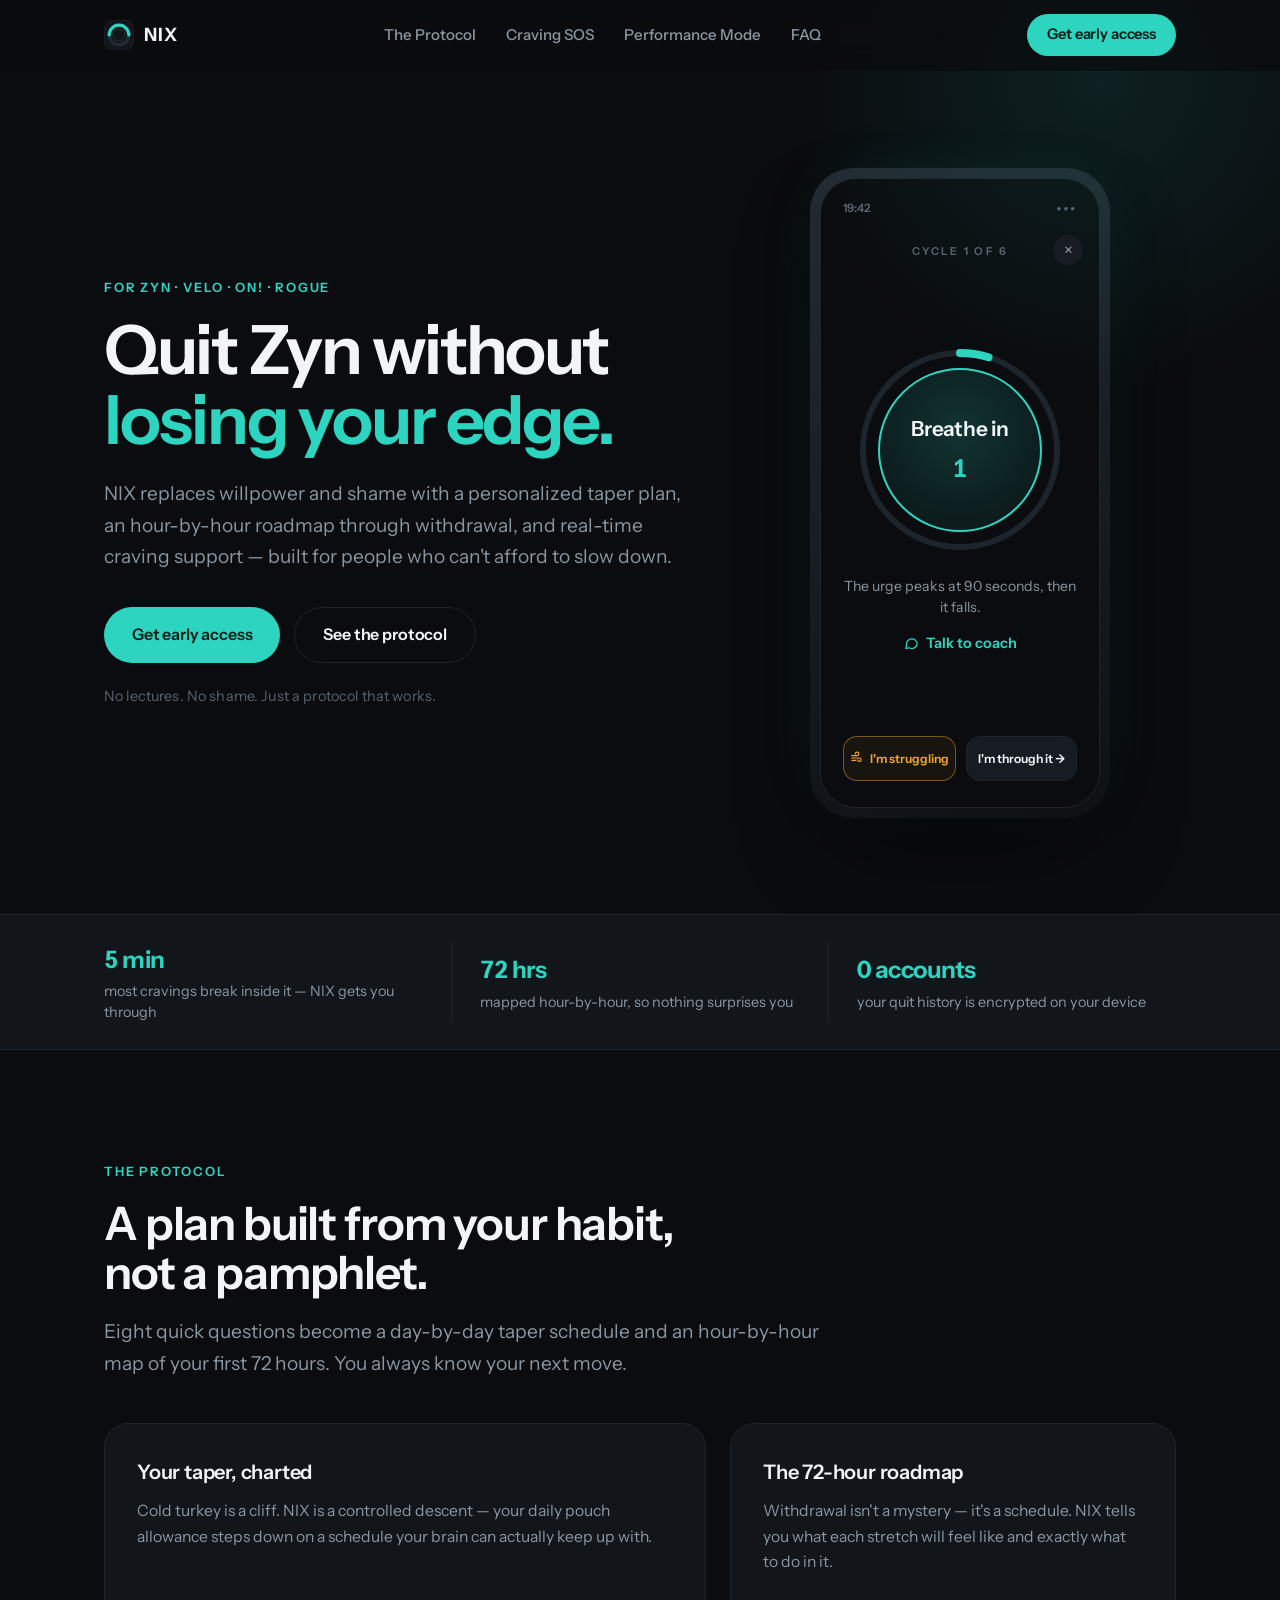
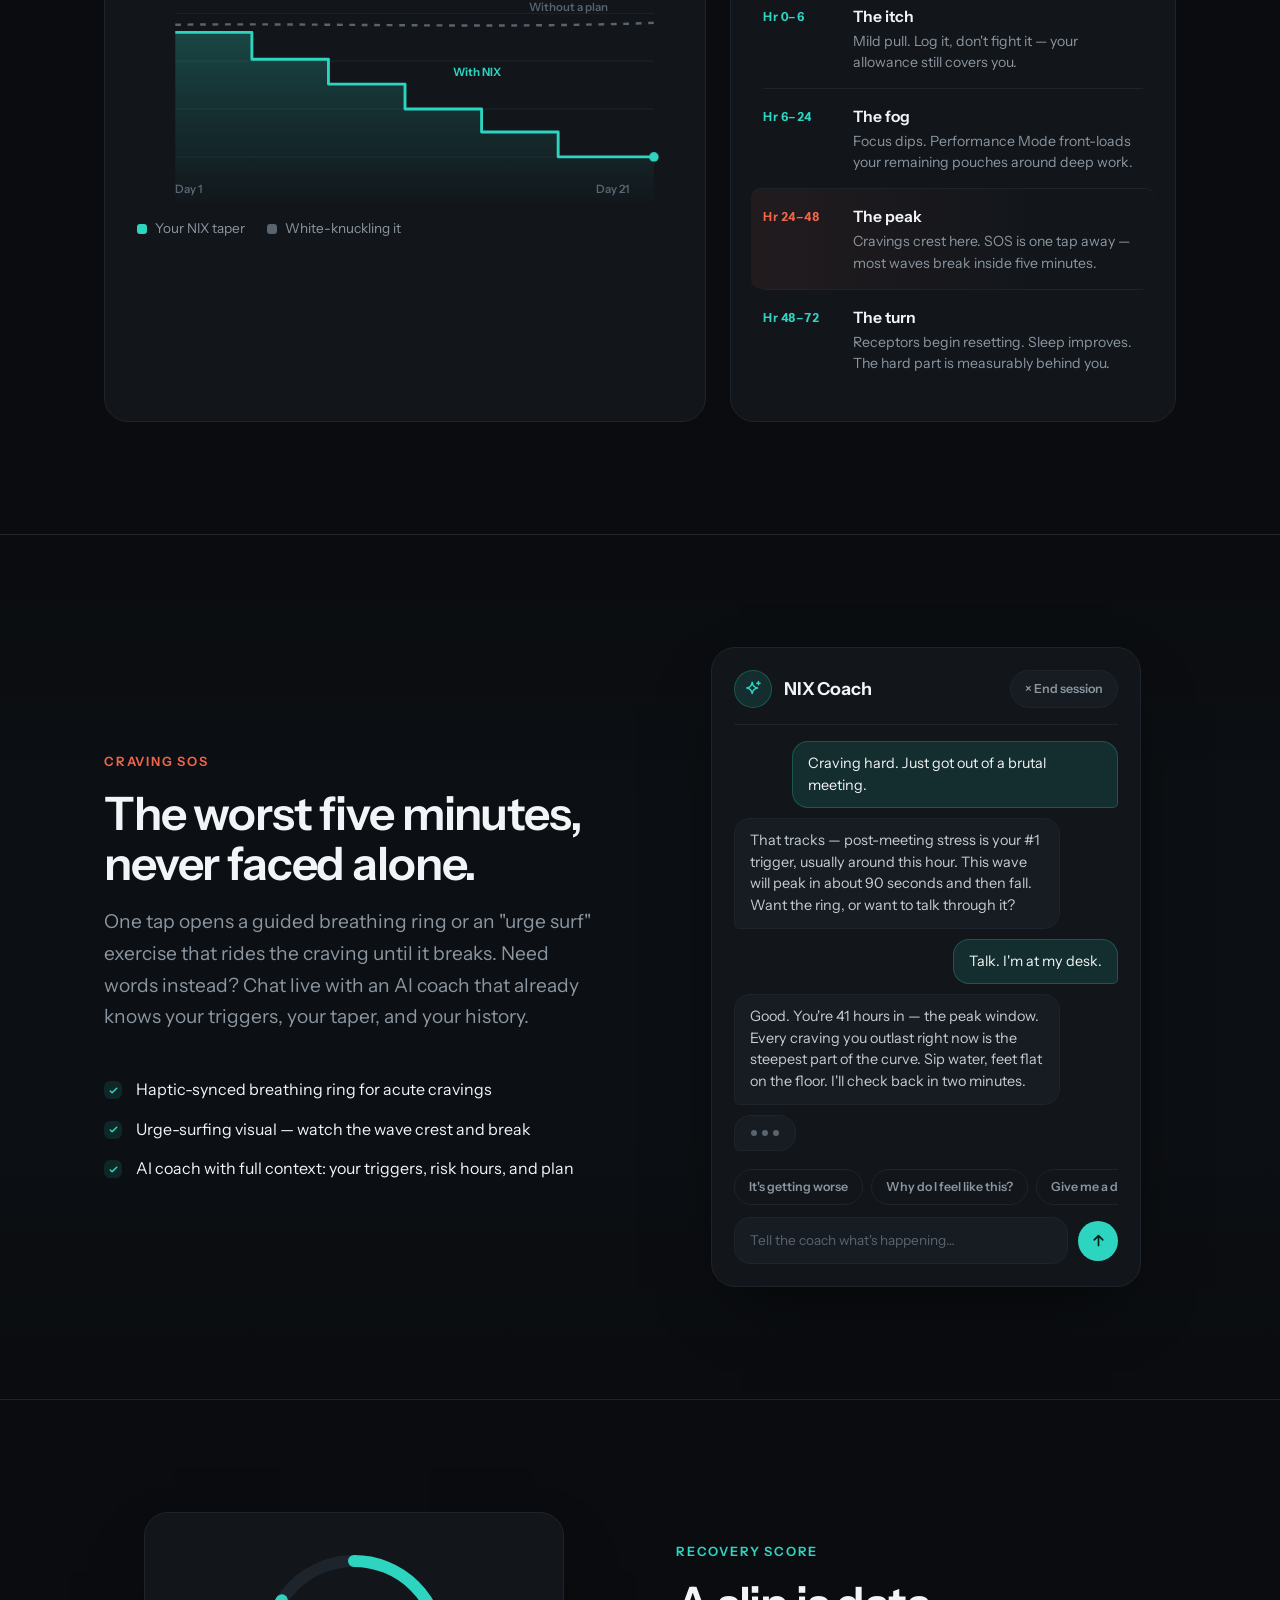
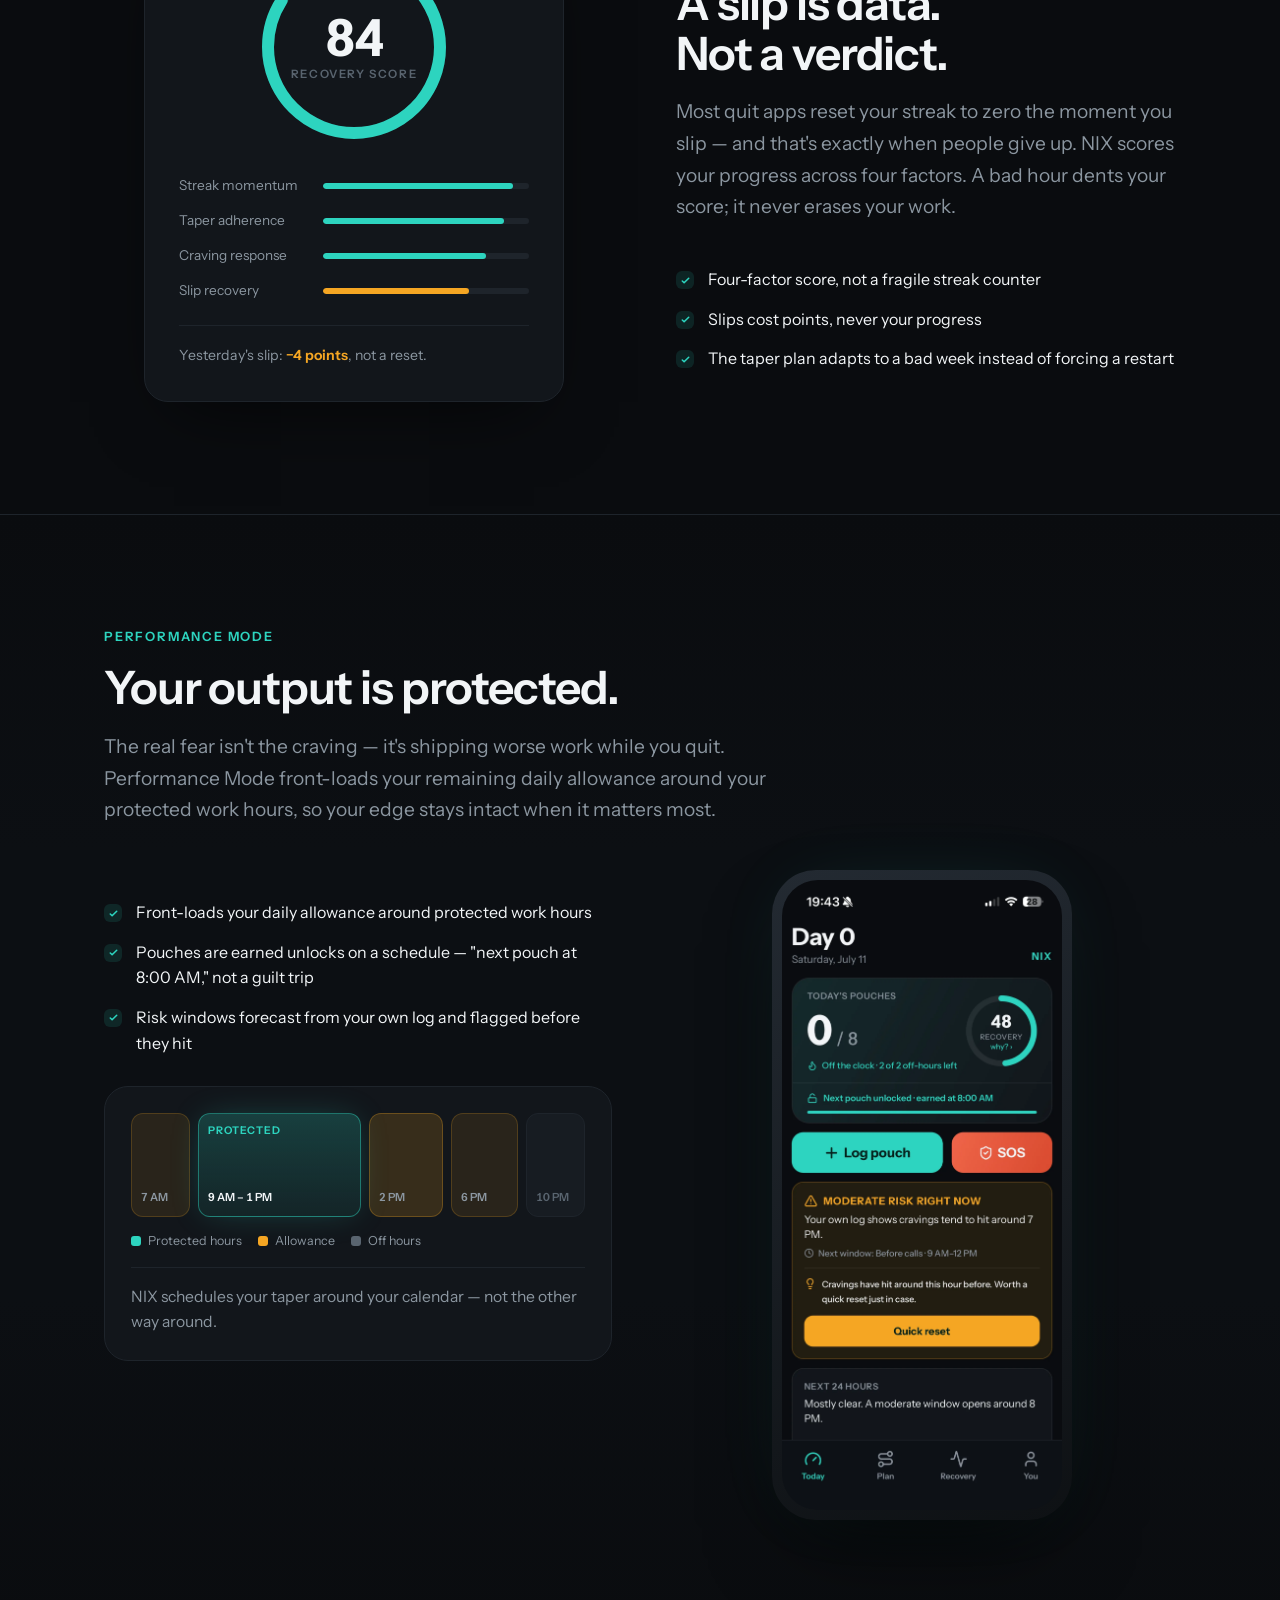
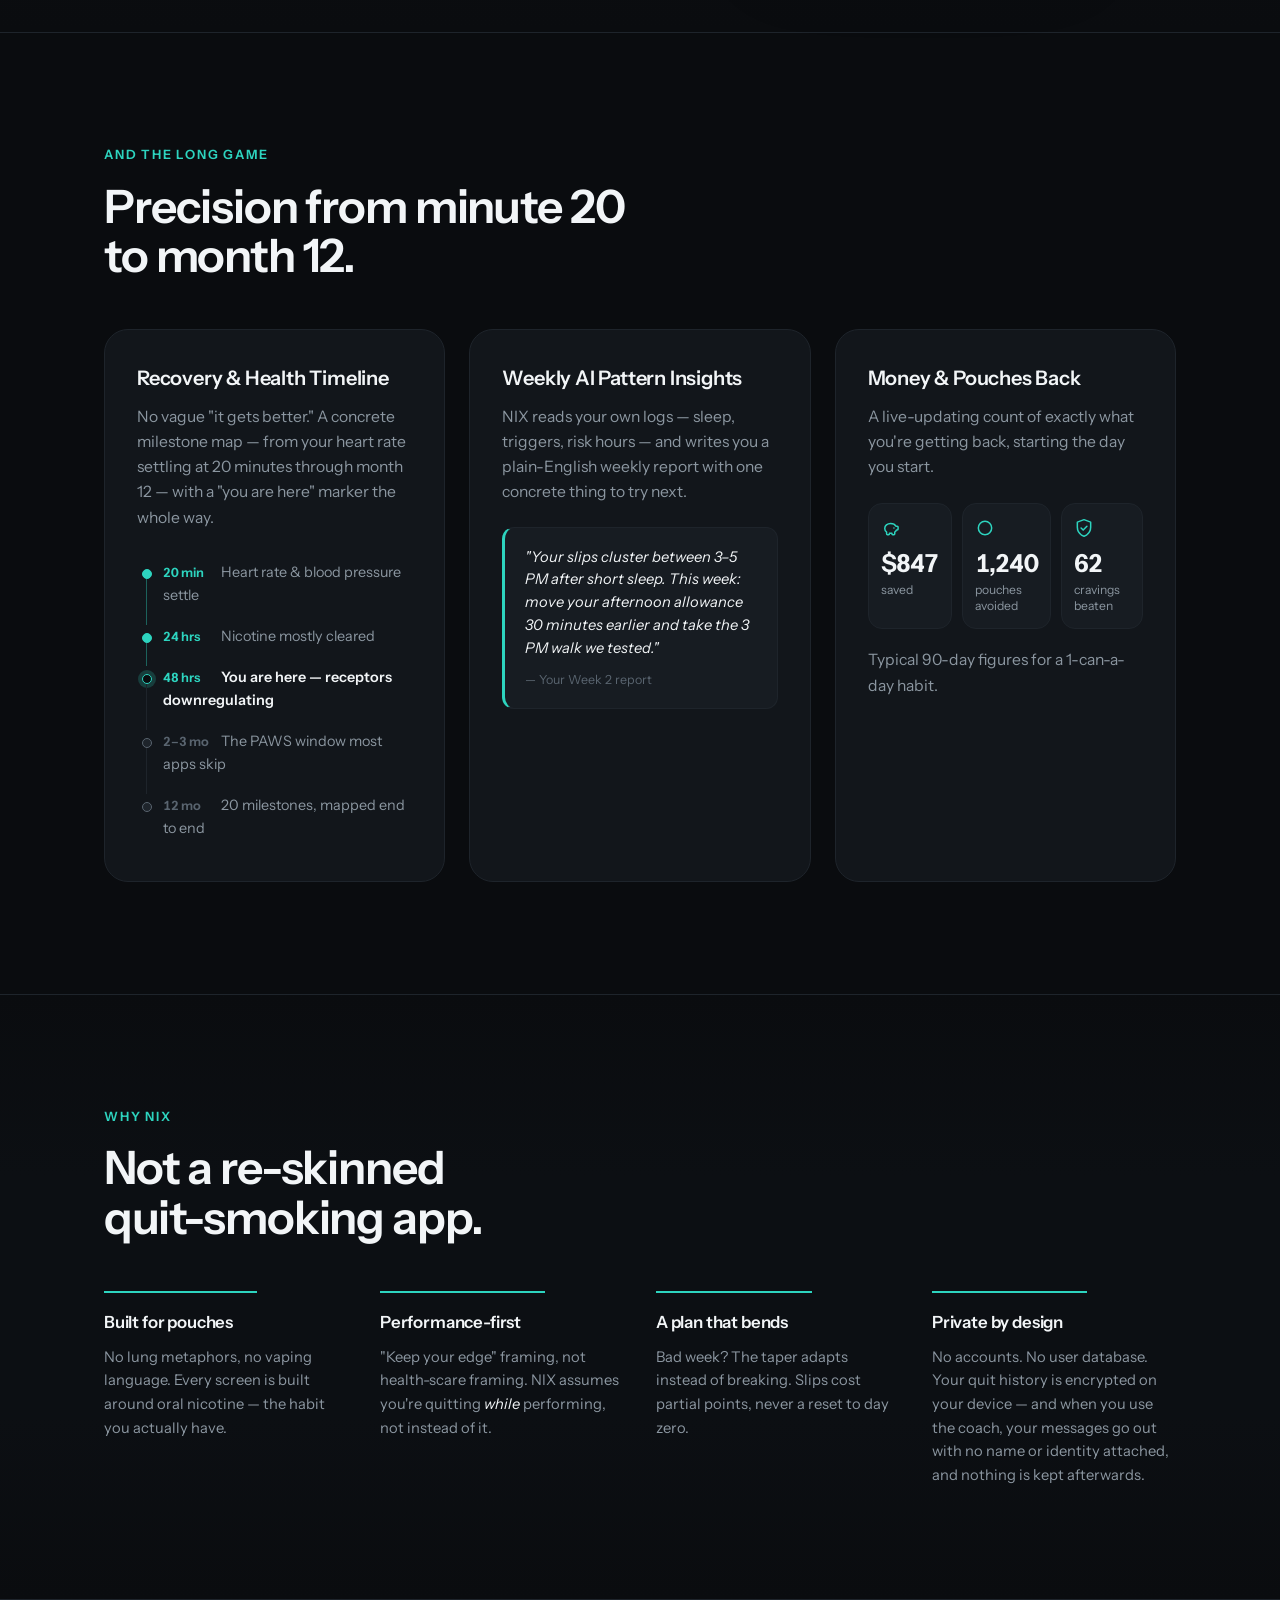
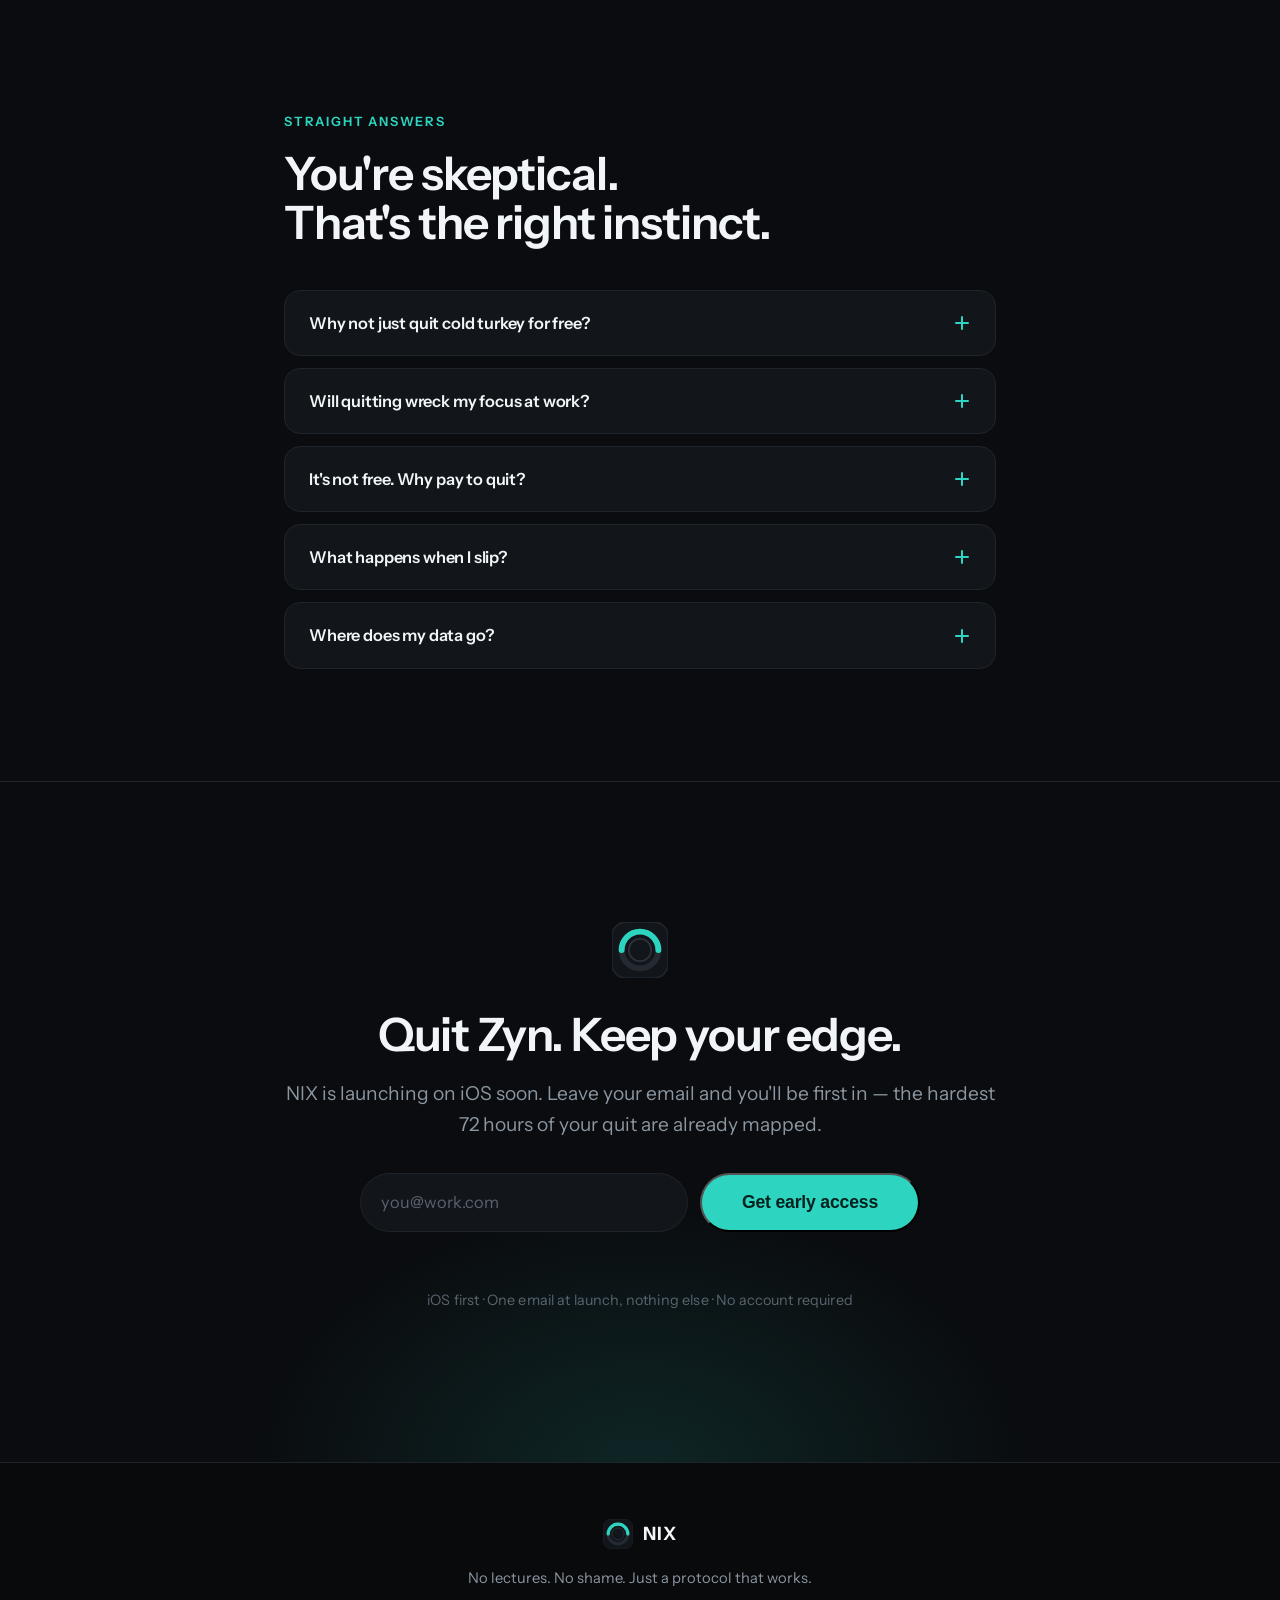
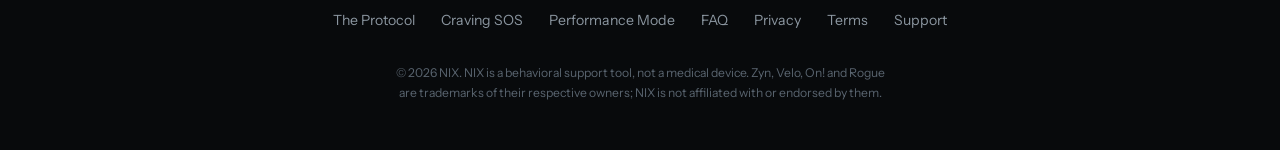
==== commit aa179433: "Add Cloudflare Web Analytics to the marketing page Cookieless, no personal data, so no consent banne" ====
--- a/index.html
+++ b/index.html
@@ -592,5 +592,11 @@
   </footer>
 
   <script src="script.js"></script>
+
+  <!-- Cloudflare Web Analytics — cookieless, no personal data, no consent banner needed.
+       Marketing page only: the legal pages are intentionally left untracked, since
+       privacy.html carries a "No ads, no tracking" heading and Apple's reviewer opens it.
+       The token is public by design; it ships in the HTML of every page. -->
+  <script type="module" src="https://static.cloudflareinsights.com/beacon.min.js" data-cf-beacon='{"token": "2b1234ee9f5240d9b8bb72eadfc67a62"}'></script>
 </body>
 </html>
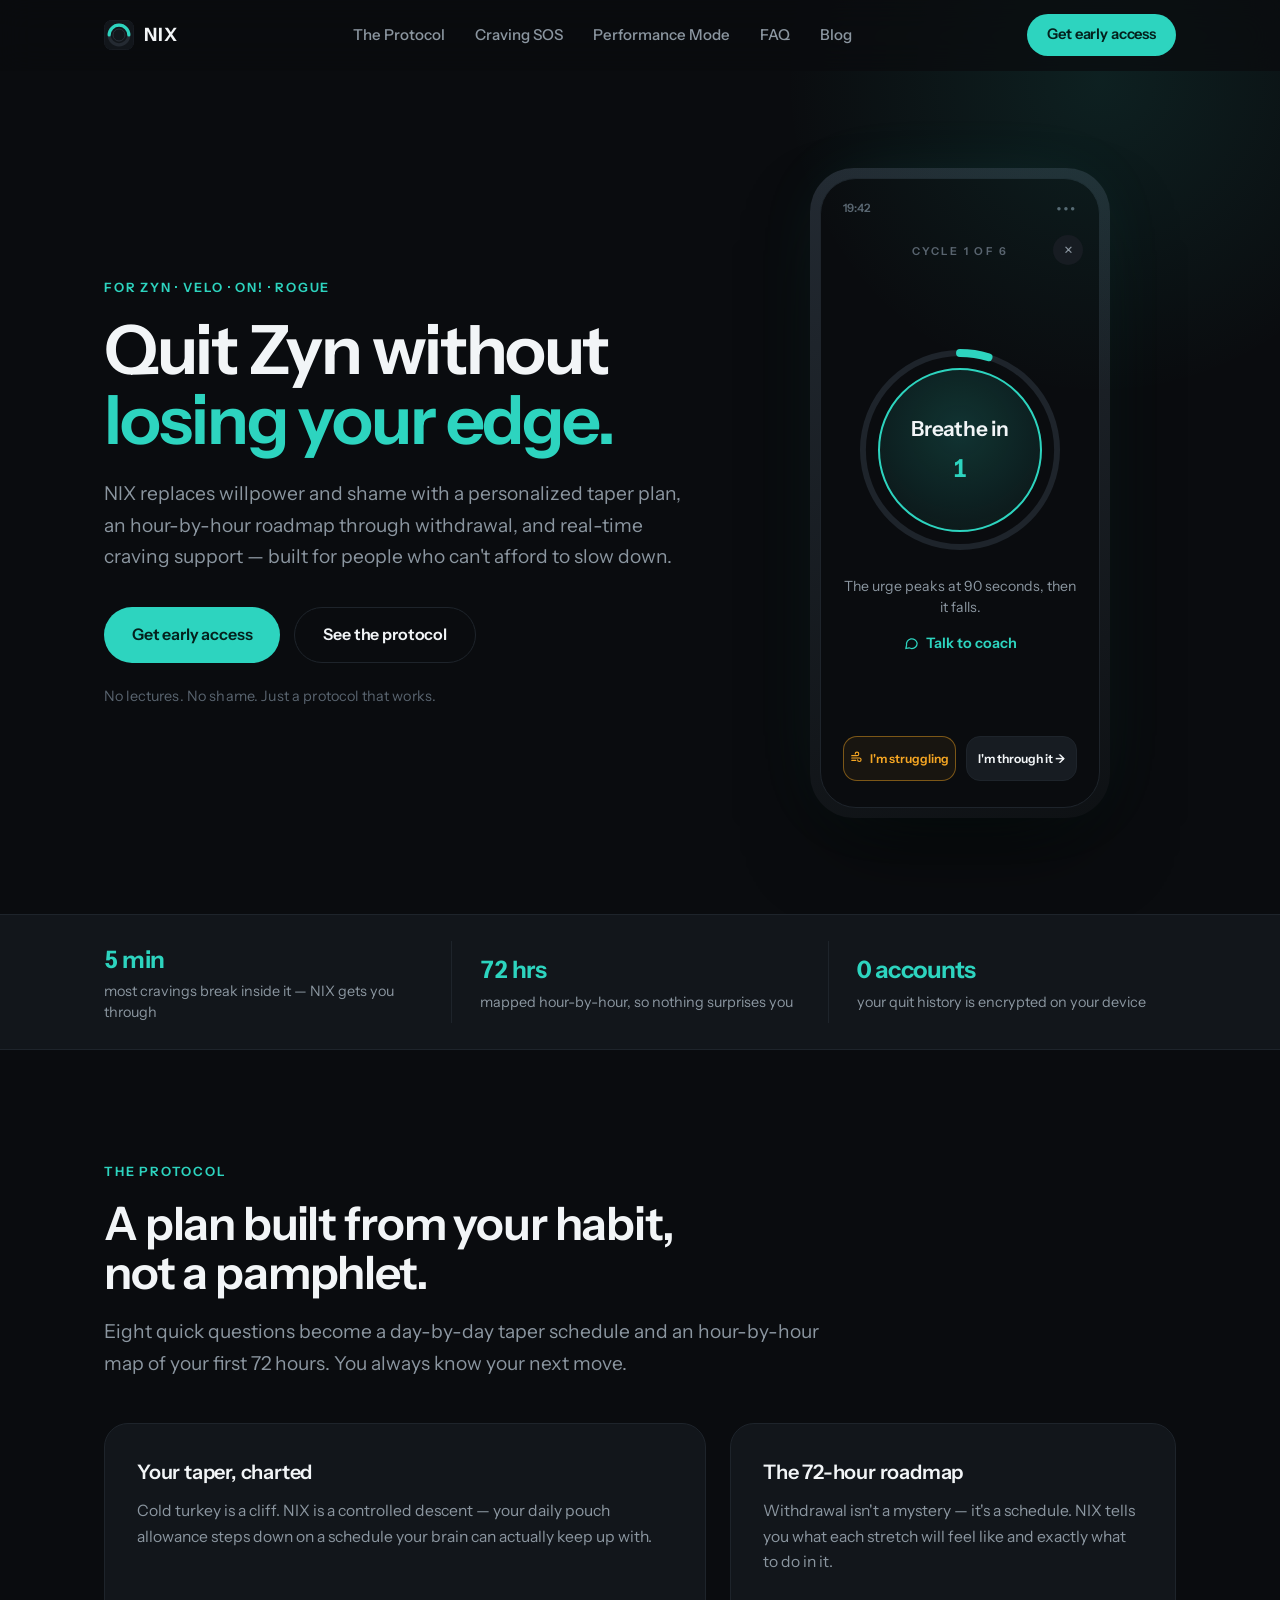
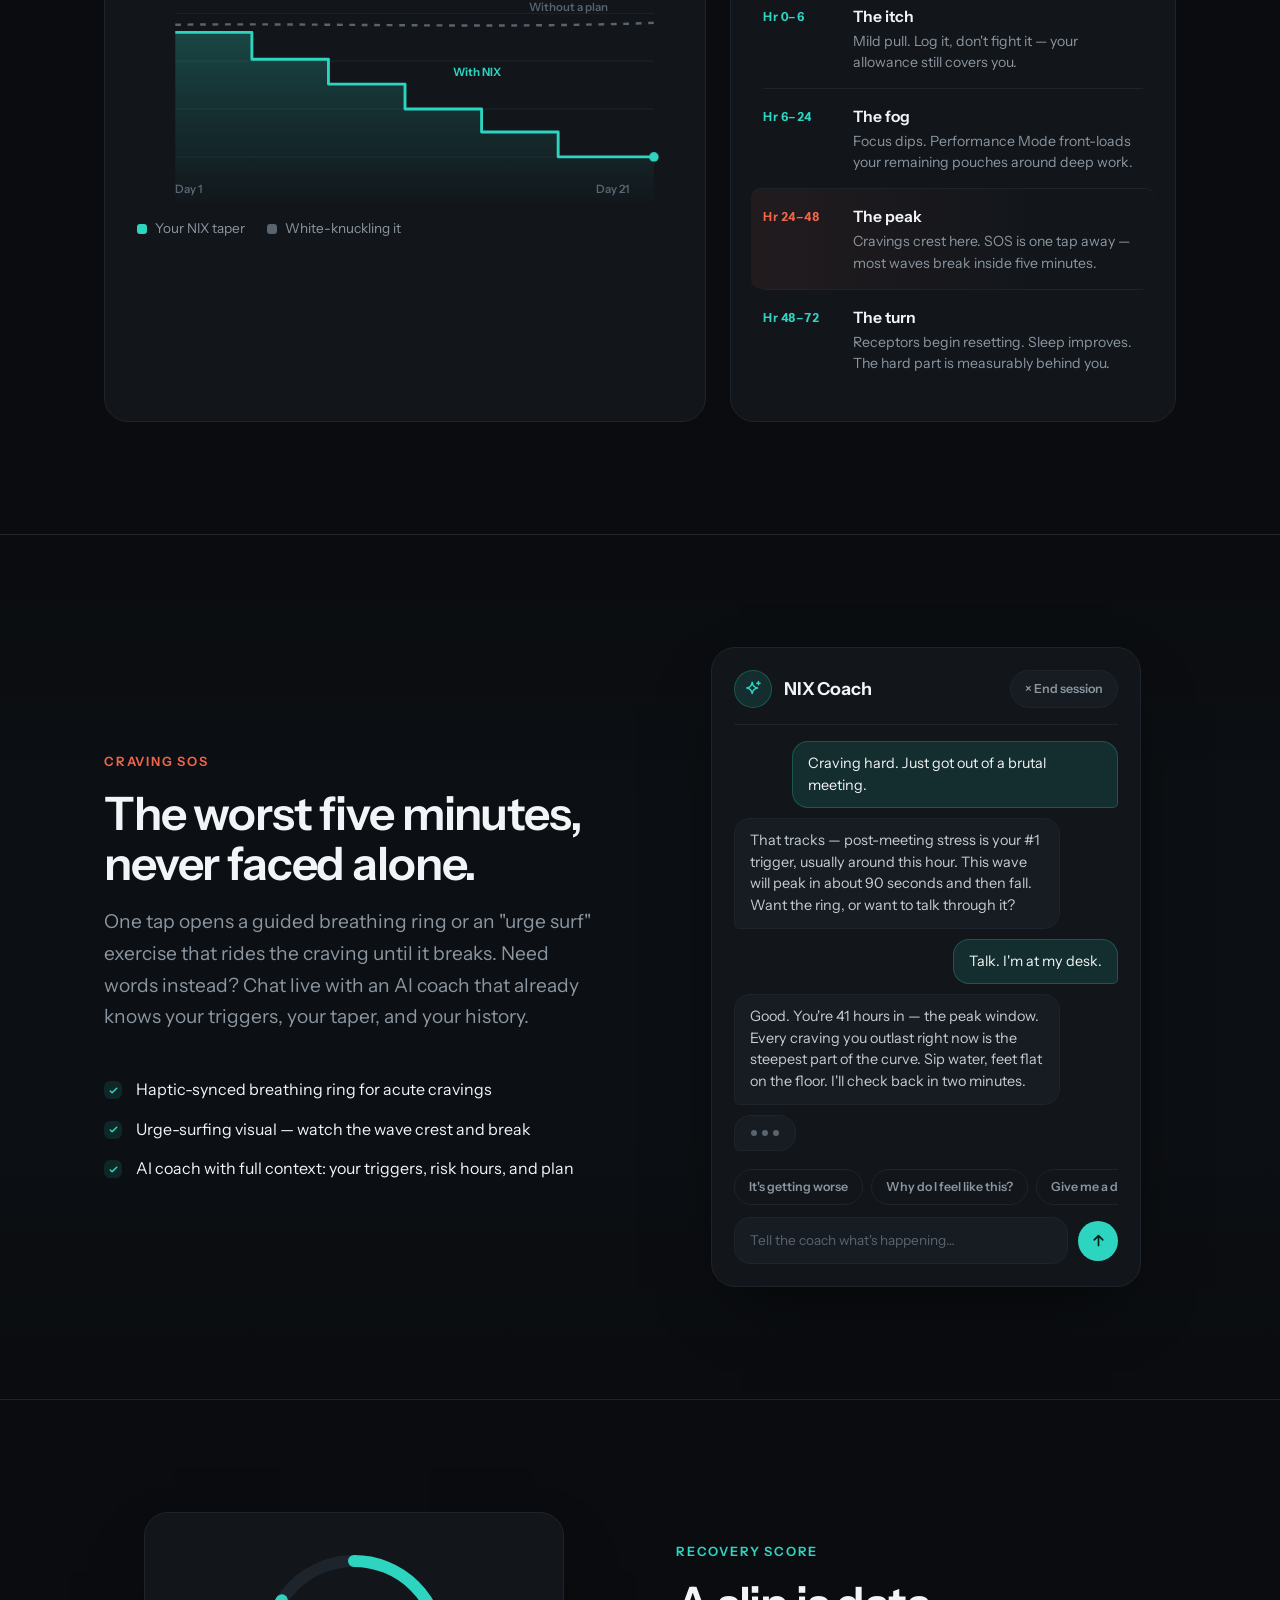
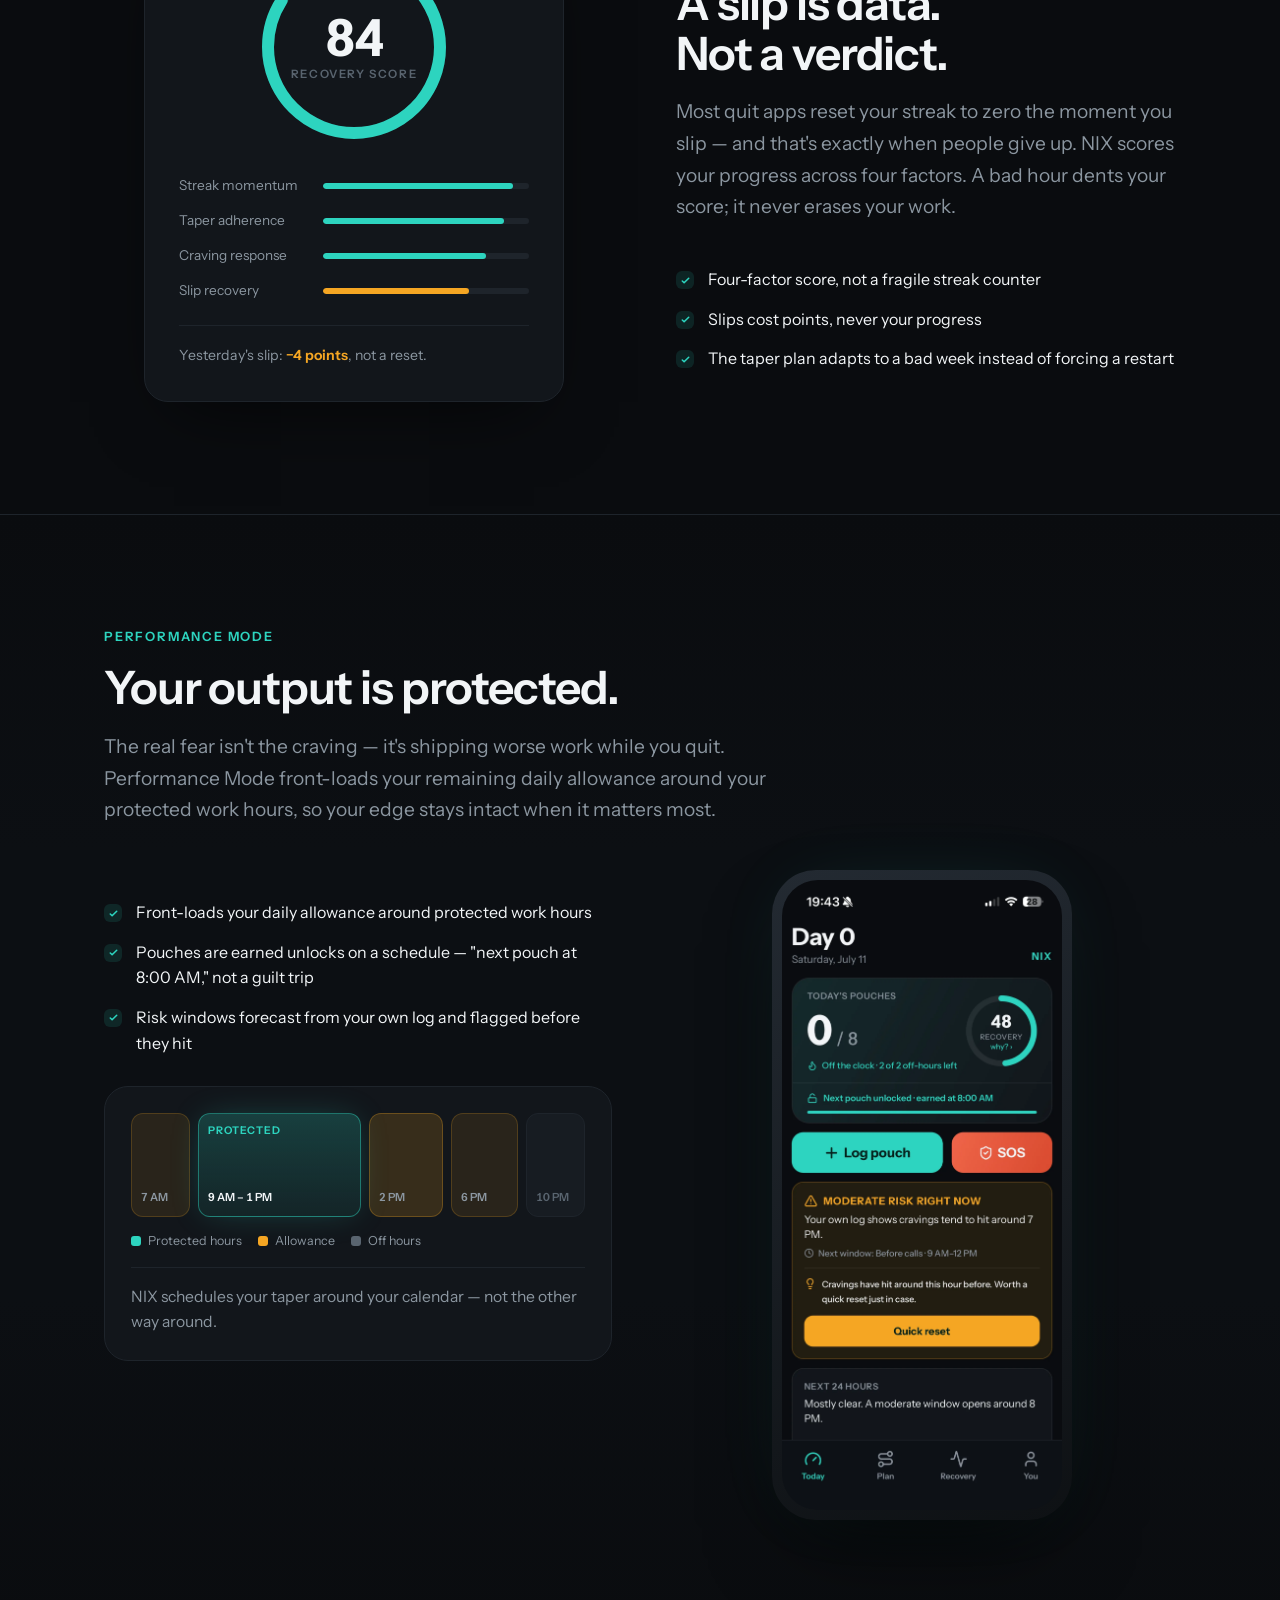
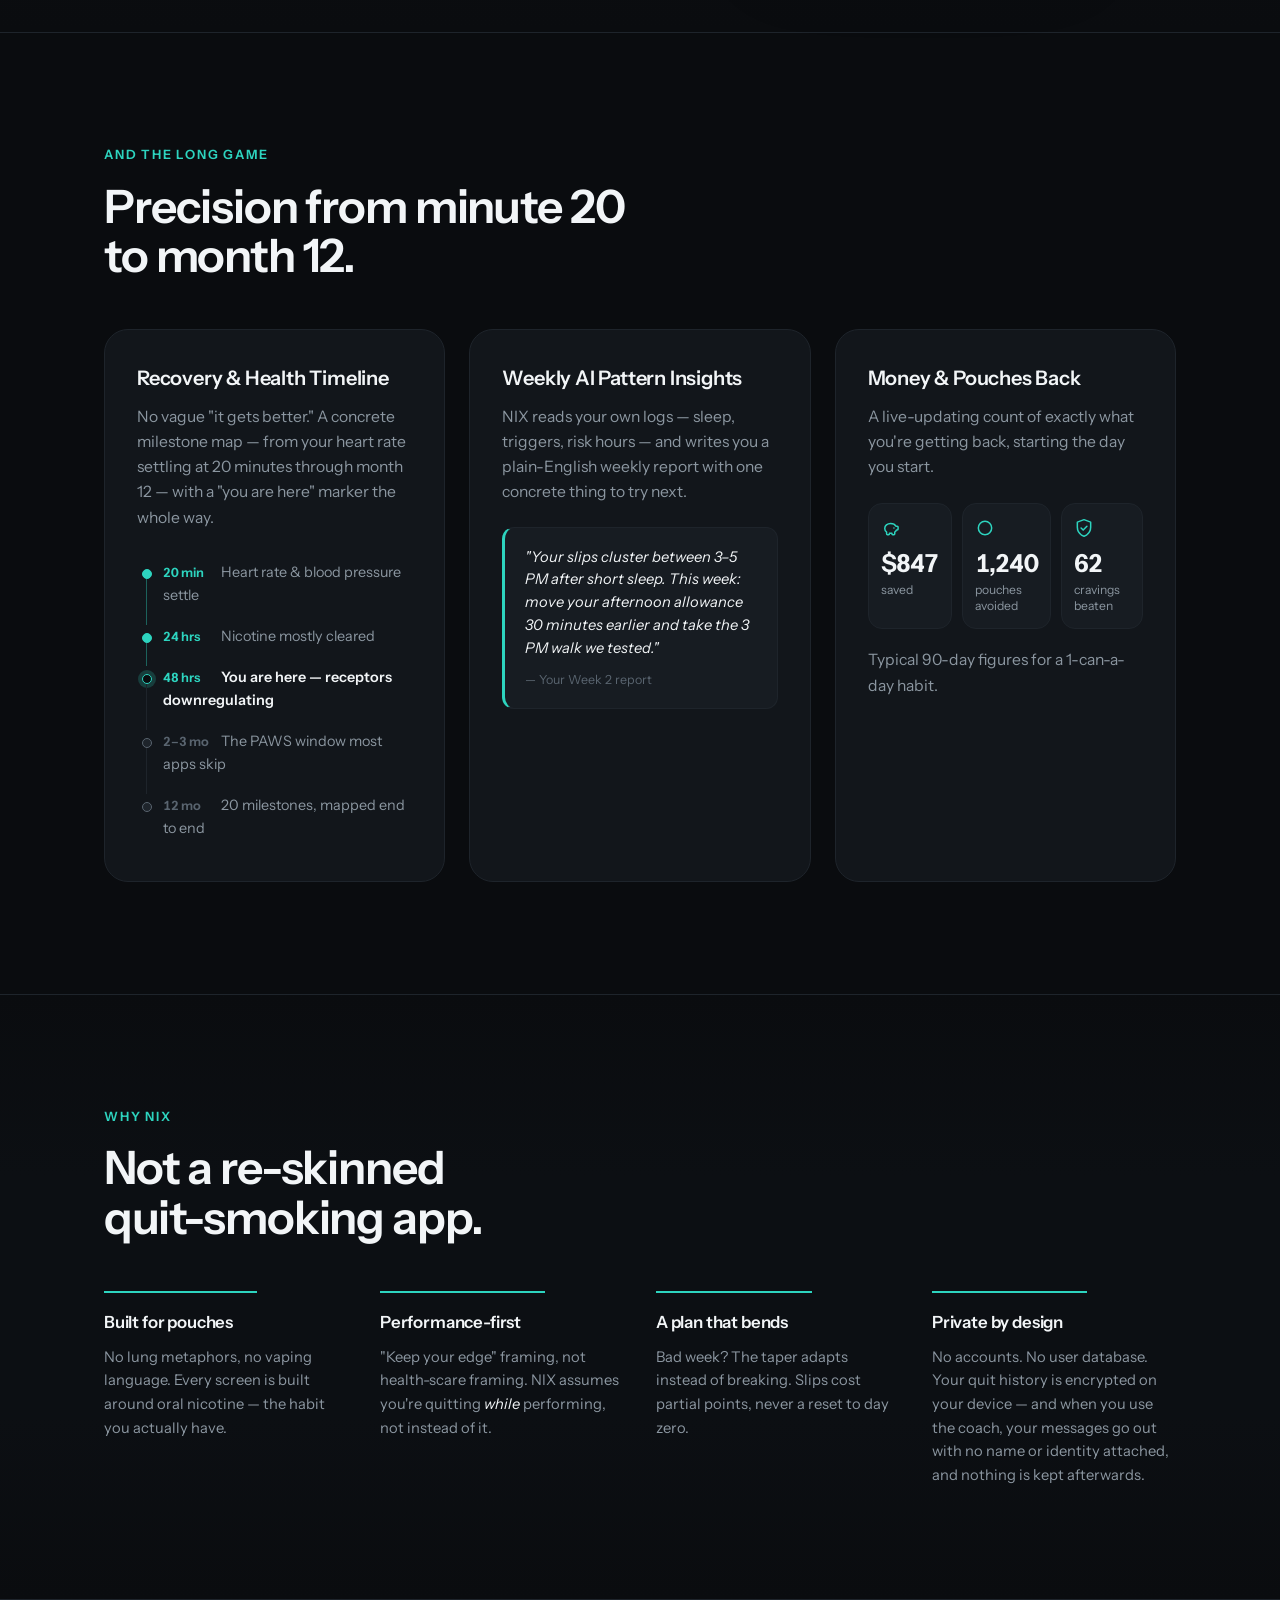
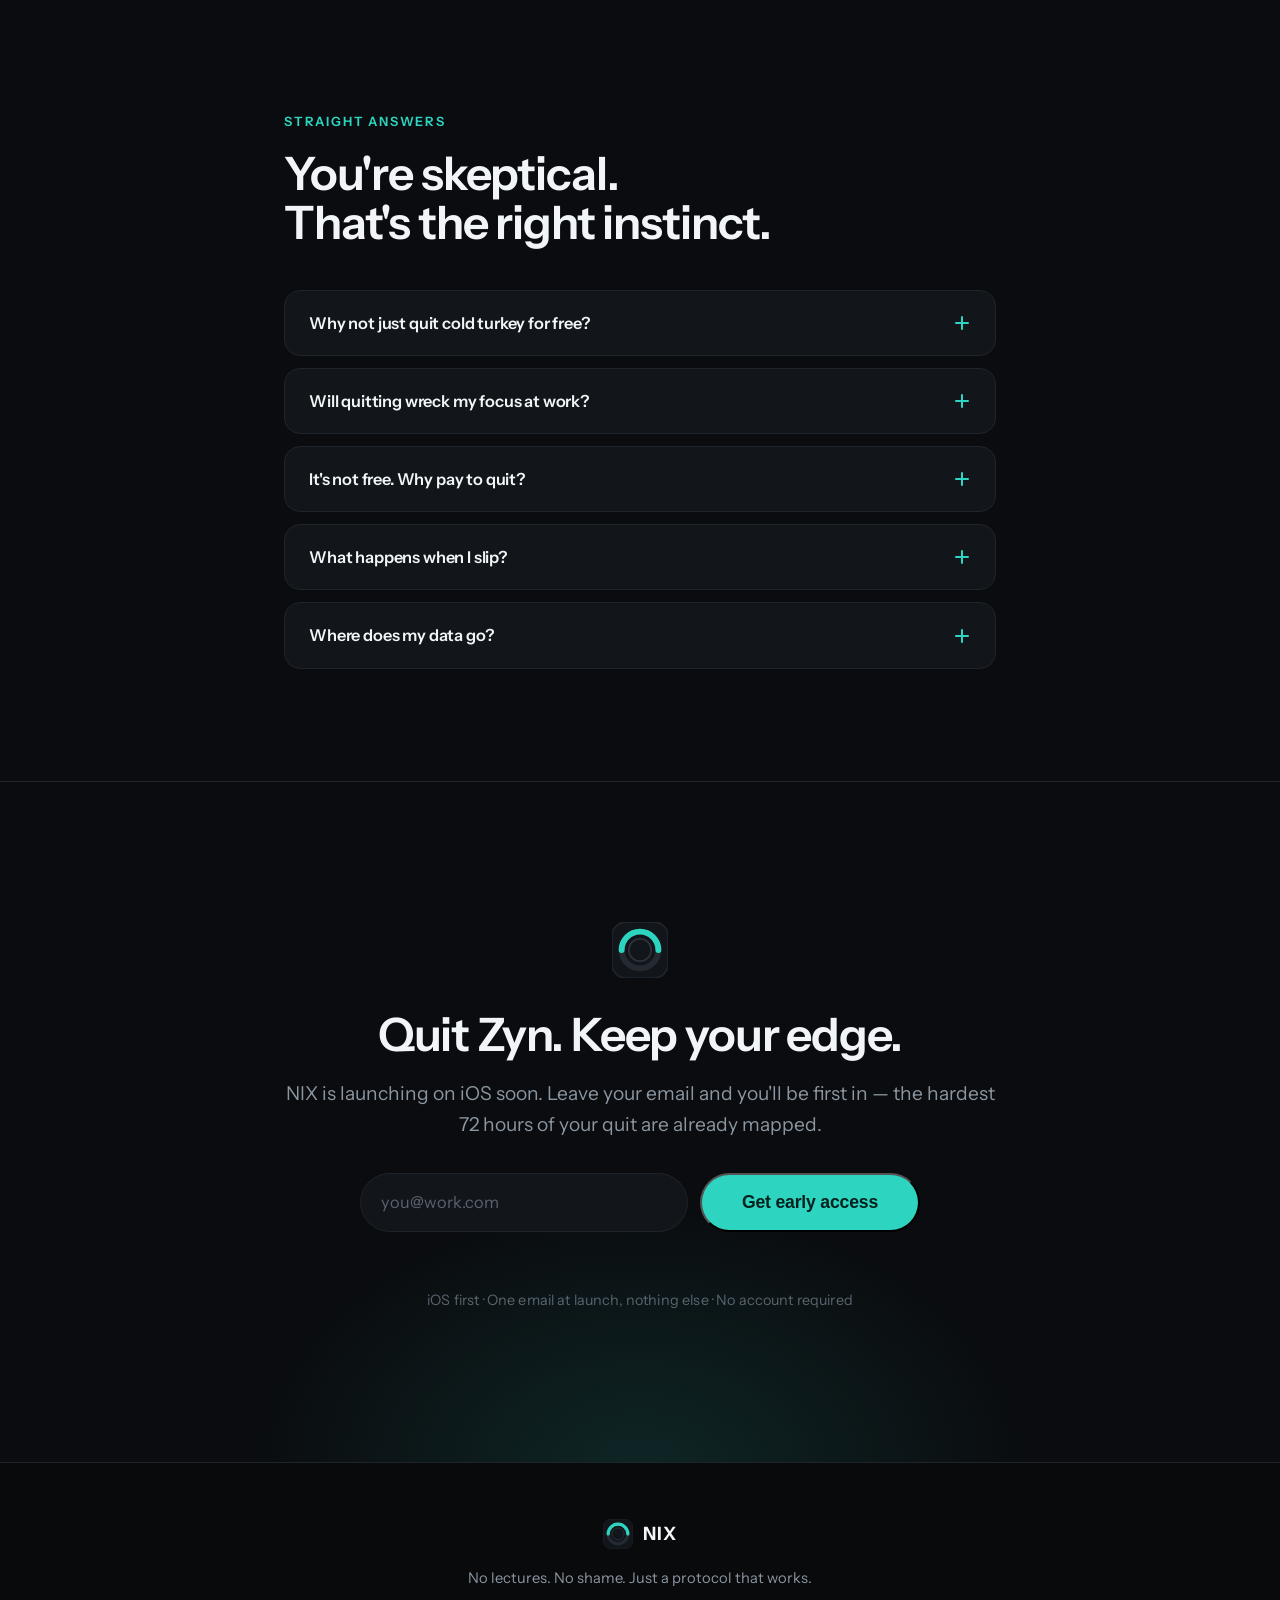
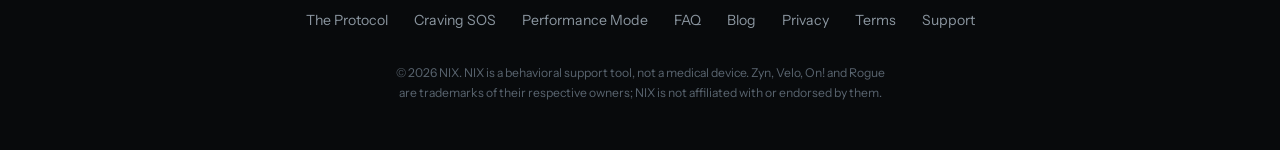
==== commit e3451ce9: "Build the blog infrastructure Posts need somewhere to live or they are orphaned files nothing crawls" ====
--- a/index.html
+++ b/index.html
@@ -125,6 +125,7 @@
         <a href="#sos">Craving SOS</a>
         <a href="#performance">Performance Mode</a>
         <a href="#faq">FAQ</a>
+        <a href="blog/">Blog</a>
       </nav>
       <a href="#waitlist" class="btn btn-primary btn-sm">Get early access</a>
     </div>
@@ -583,6 +584,7 @@
         <a href="#sos">Craving SOS</a>
         <a href="#performance">Performance Mode</a>
         <a href="#faq">FAQ</a>
+        <a href="blog/">Blog</a>
         <a href="privacy.html">Privacy</a>
         <a href="terms.html">Terms</a>
         <a href="support.html">Support</a>
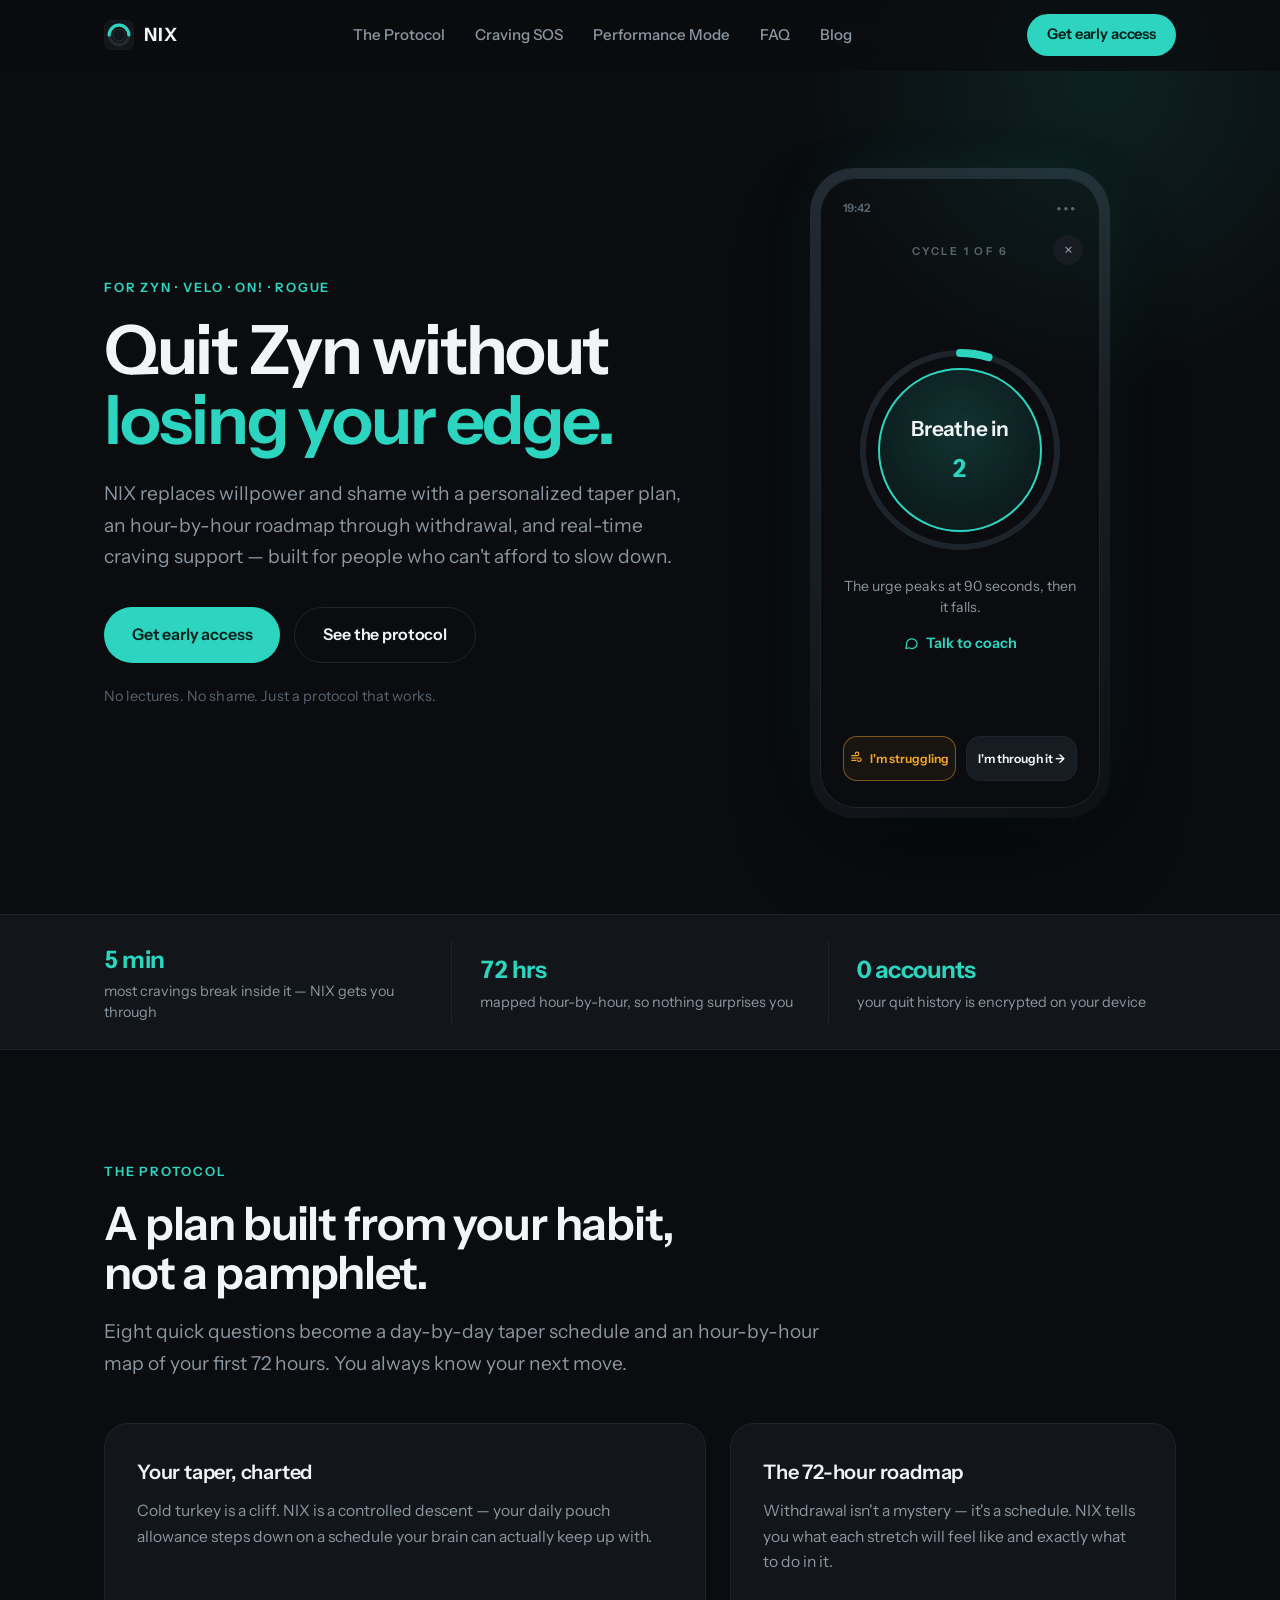
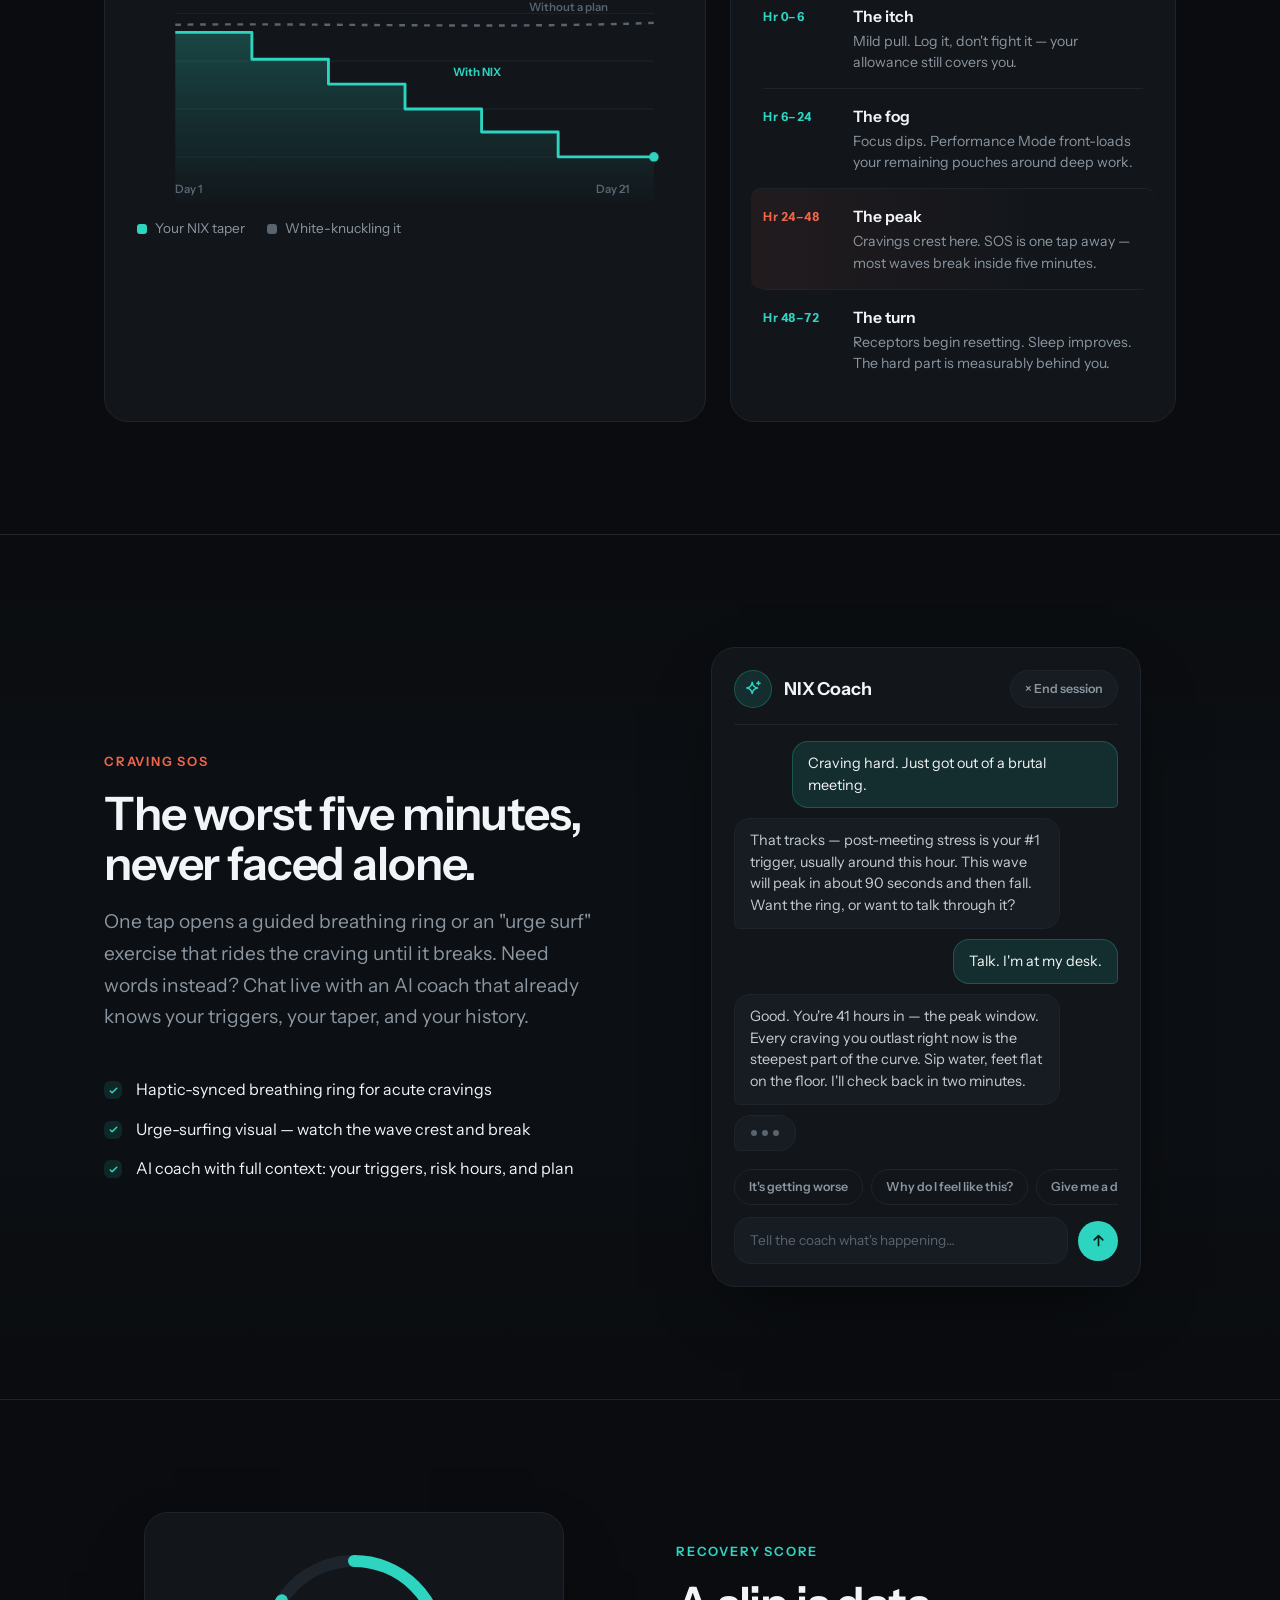
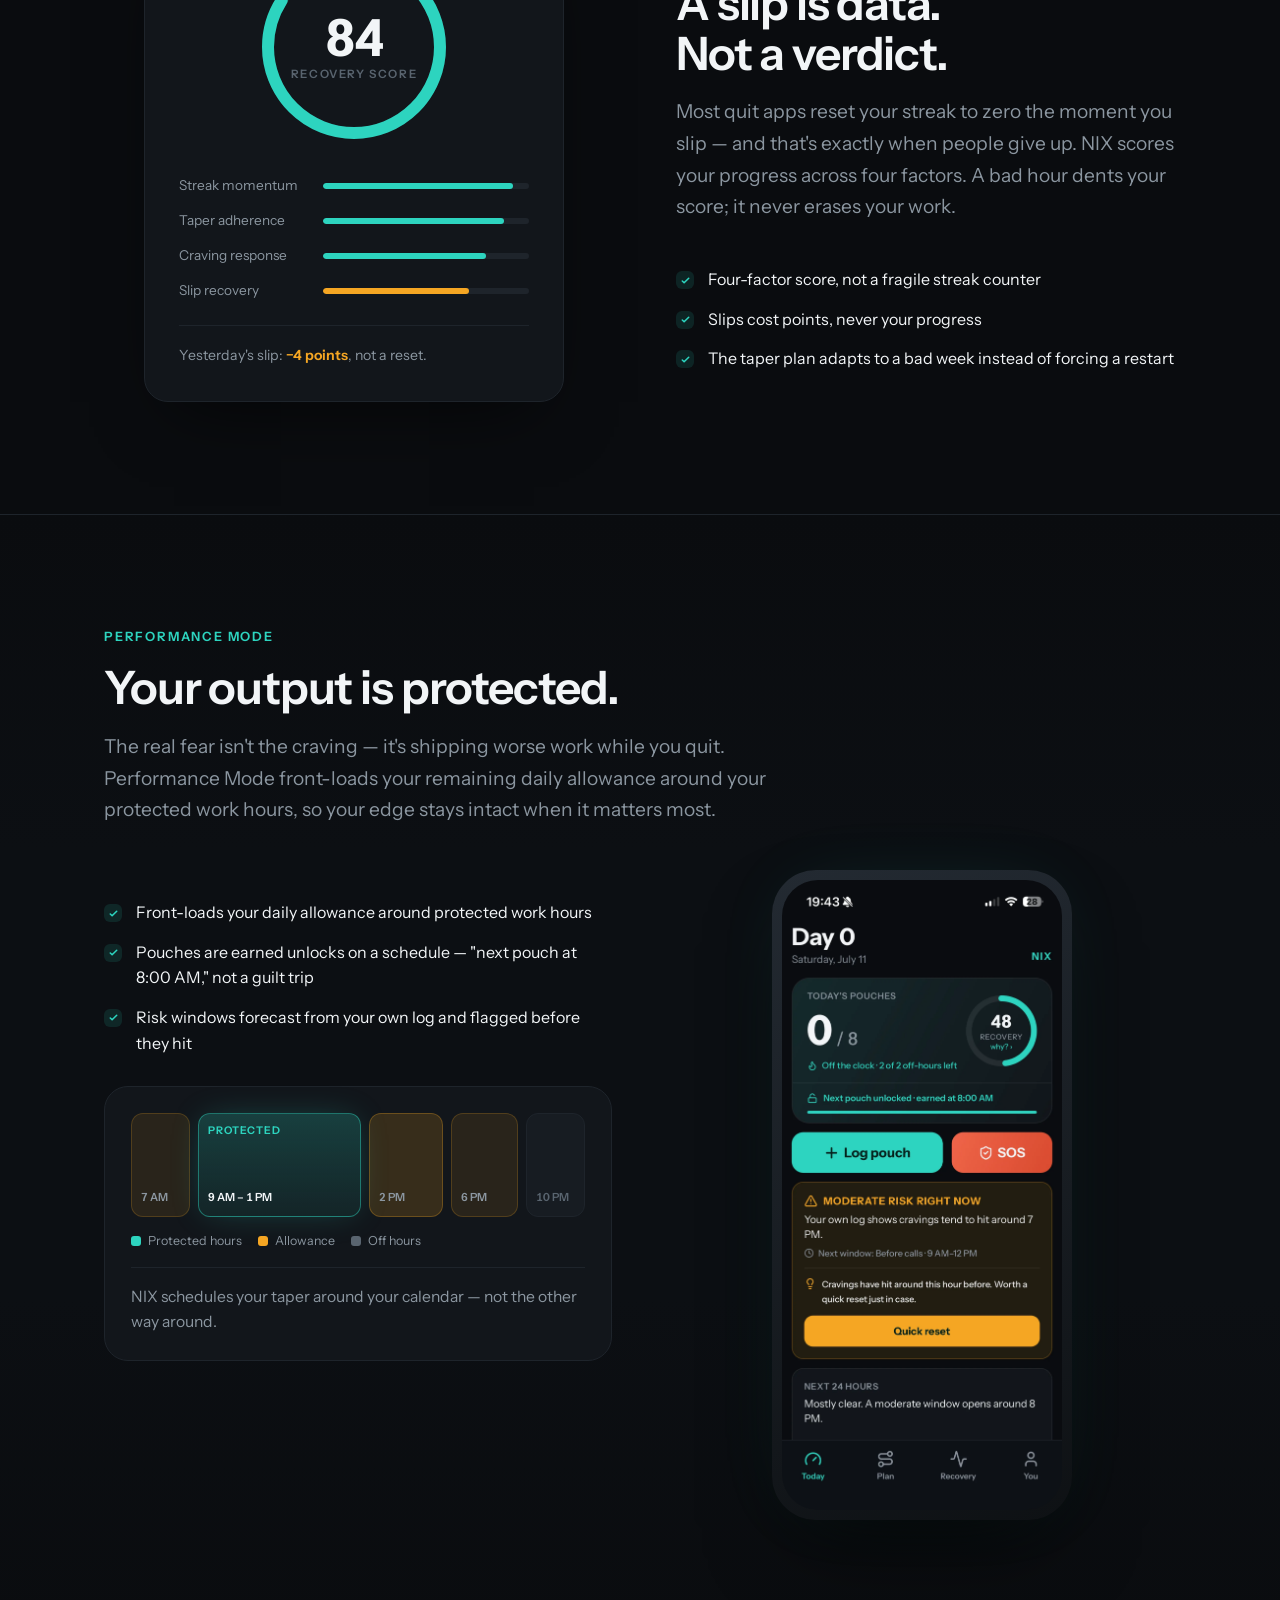
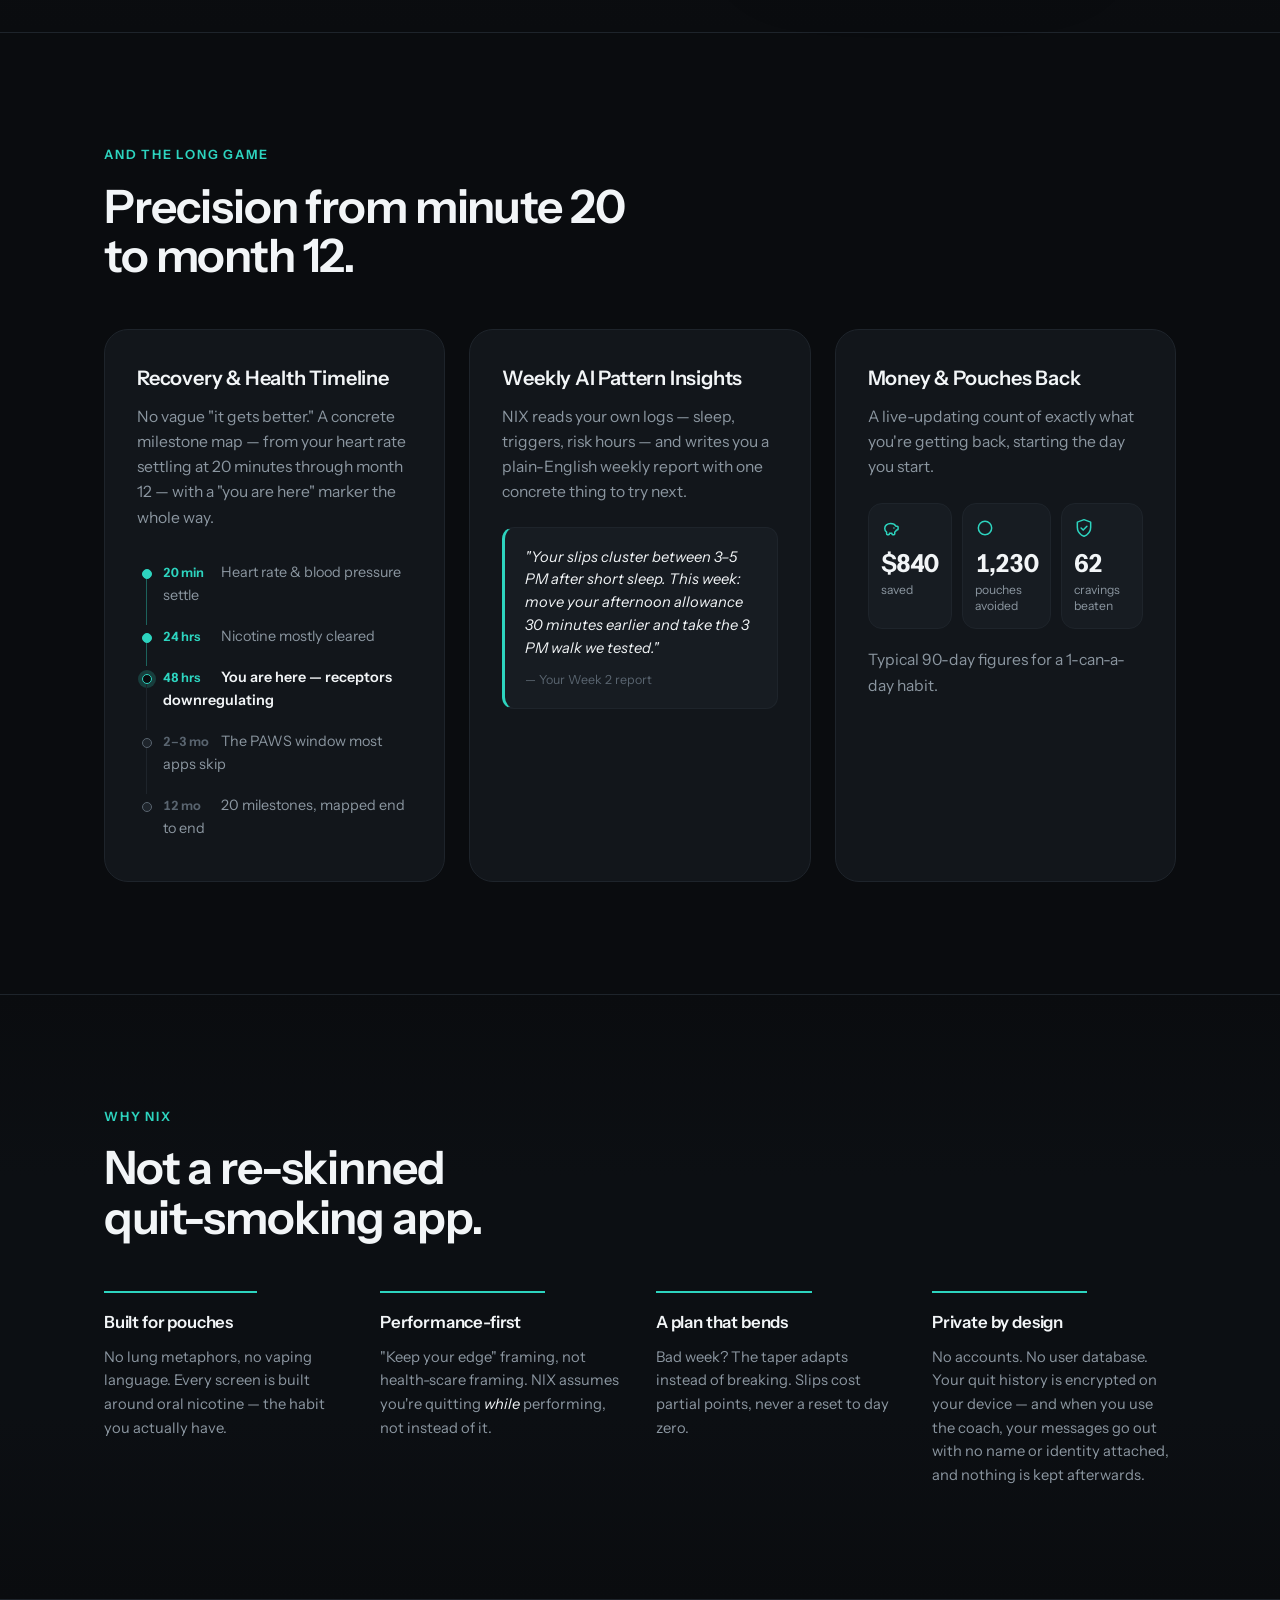
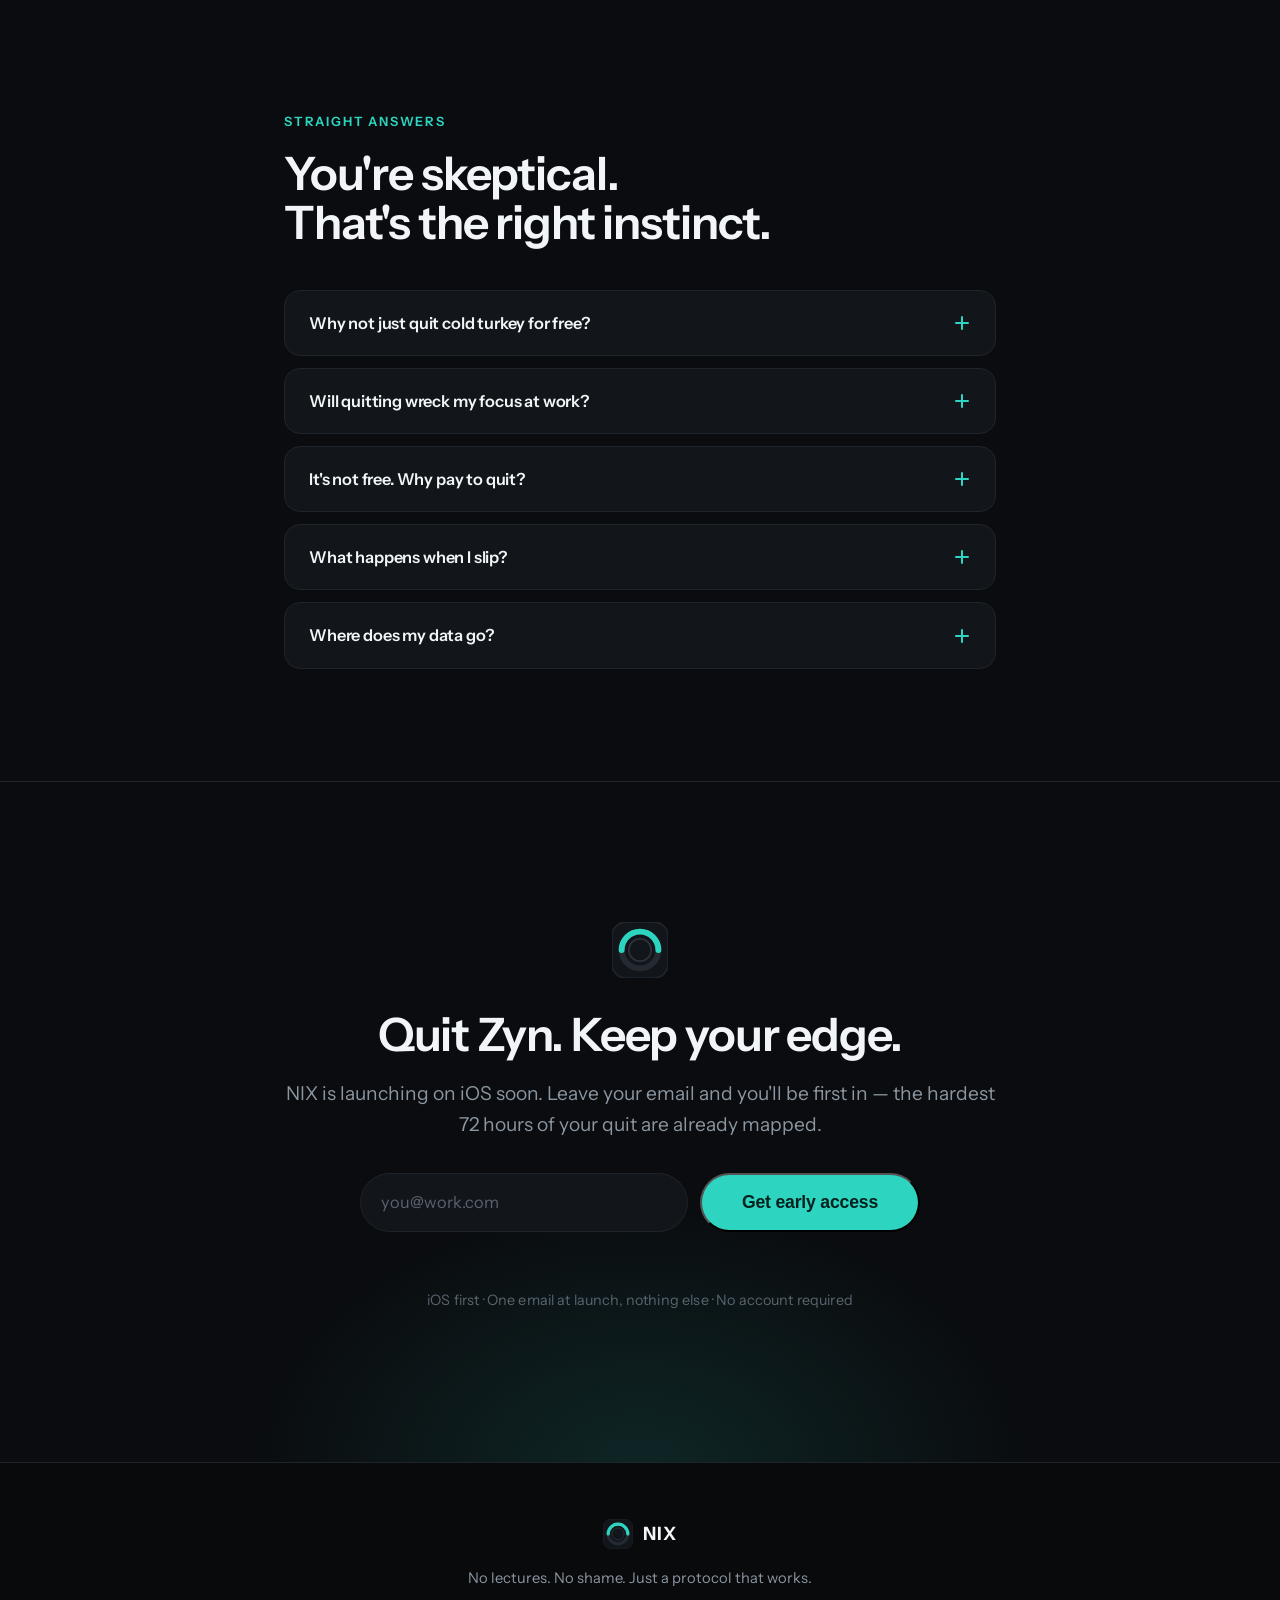
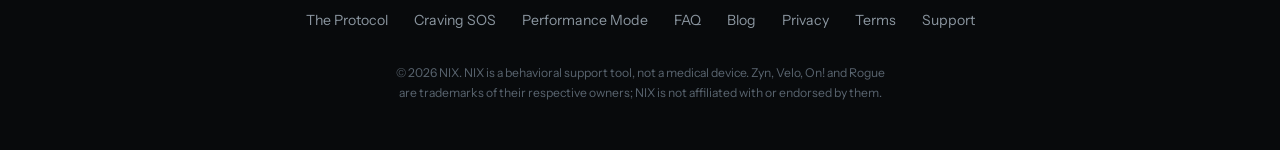
==== commit 463cc603: "Serve the favicon as real files so Google can index it The favicon was an inline data: URI. Google r" ====
--- a/index.html
+++ b/index.html
@@ -8,7 +8,10 @@
   <meta property="og:title" content="NIX — Quit Zyn. Keep your edge." />
   <meta property="og:description" content="A precision quit app for nicotine pouches. No lectures. No shame. Just a protocol that works." />
   <meta property="og:type" content="website" />
-  <link rel="icon" href="data:image/svg+xml,%3Csvg xmlns='http://www.w3.org/2000/svg' viewBox='0 0 32 32'%3E%3Crect width='32' height='32' rx='8' fill='%230A0C0F'/%3E%3Ccircle cx='16' cy='16' r='10.5' fill='none' stroke='%23242A32' stroke-width='3.4'/%3E%3Cpath d='M5.5 16a10.5 10.5 0 0 1 21 0' fill='none' stroke='%232DD4BF' stroke-width='3.4' stroke-linecap='round'/%3E%3Ccircle cx='16' cy='16' r='6.4' fill='%2312161B'/%3E%3C/svg%3E" />
+  <link rel="icon" href="/favicon.svg" type="image/svg+xml" />
+  <link rel="icon" href="/assets/favicon-48.png" sizes="48x48" type="image/png" />
+  <link rel="icon" href="/assets/favicon-192.png" sizes="192x192" type="image/png" />
+  <link rel="apple-touch-icon" href="/assets/apple-touch-icon.png" />
   <link rel="preconnect" href="https://fonts.googleapis.com" />
   <link rel="preconnect" href="https://fonts.gstatic.com" crossorigin />
   <link href="https://fonts.googleapis.com/css2?family=Instrument+Sans:ital,wght@0,400..700;1,400..700&display=swap" rel="stylesheet" />
@@ -16,7 +19,14 @@
   <link rel="preload" as="image" href="assets/today-screen.webp" type="image/webp" fetchpriority="high" />
   <link rel="canonical" href="https://nixthepouch.com/" />
   <meta property="og:url" content="https://nixthepouch.com/" />
+  <!-- PNG, not WebP: some link scrapers won't render WebP cards. Regenerate with
+       python3 ~/seo-engine/tools/build_og_image.py brand-card assets/og-home.png -->
+  <meta property="og:image" content="https://nixthepouch.com/assets/og-home.png" />
+  <meta property="og:image:width" content="1200" />
+  <meta property="og:image:height" content="630" />
+  <meta property="og:image:alt" content="NIX — Quit Zyn. Keep your edge. A precision quit app for nicotine pouches." />
   <meta name="twitter:card" content="summary_large_image" />
+  <meta name="twitter:image" content="https://nixthepouch.com/assets/og-home.png" />
   <script type="application/ld+json">
   {
     "@context": "https://schema.org",
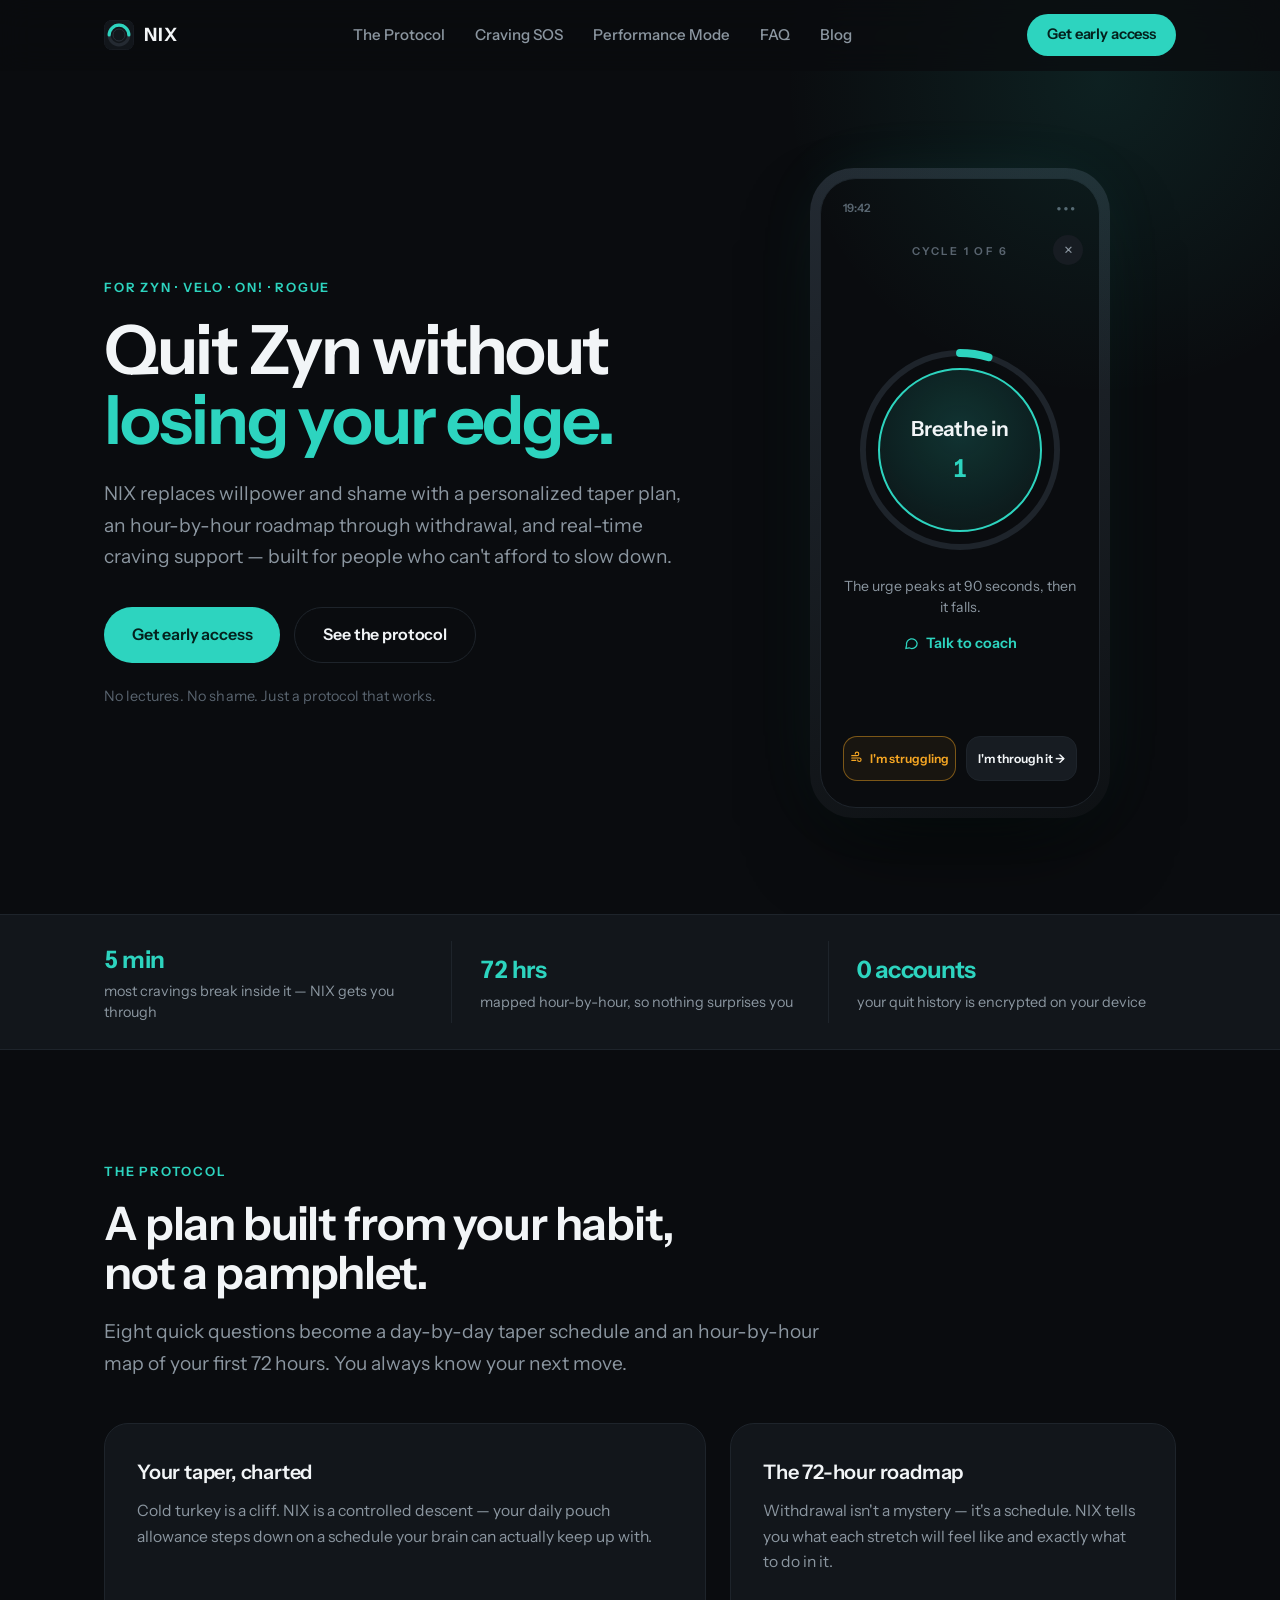
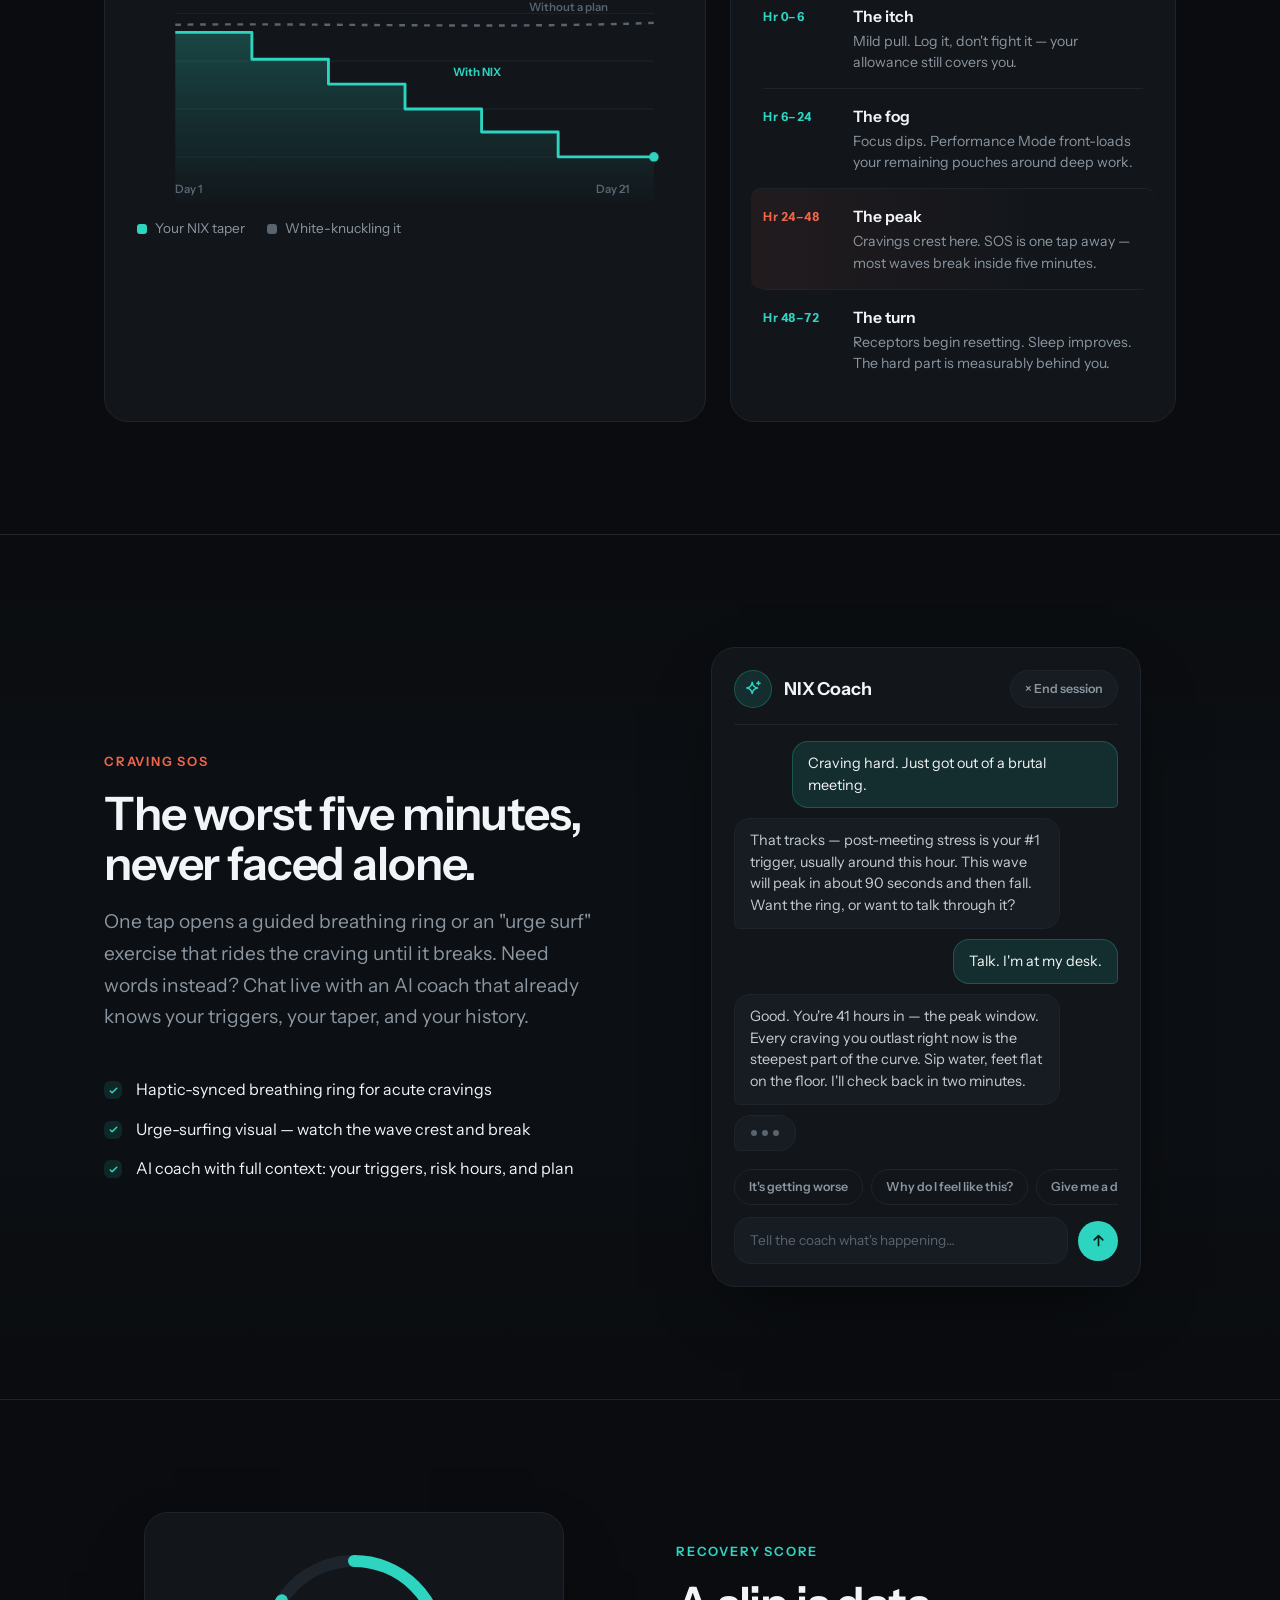
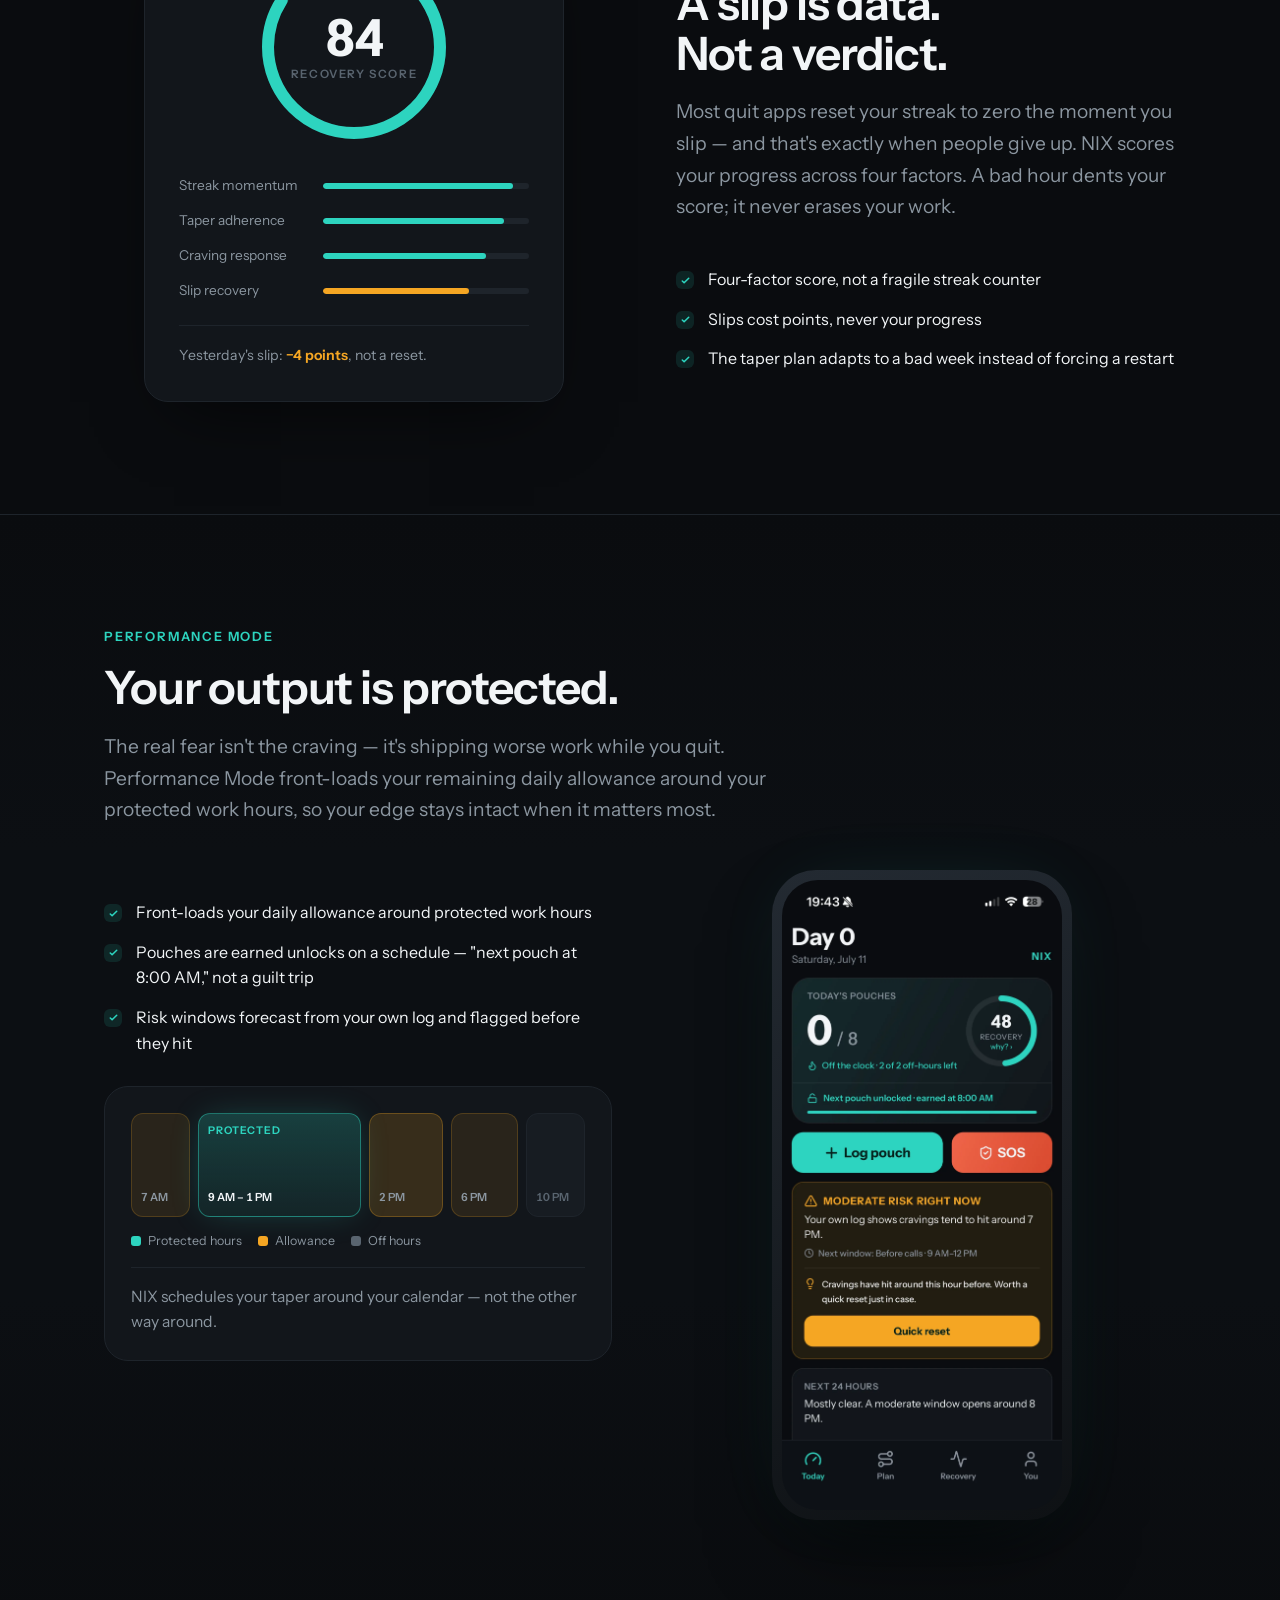
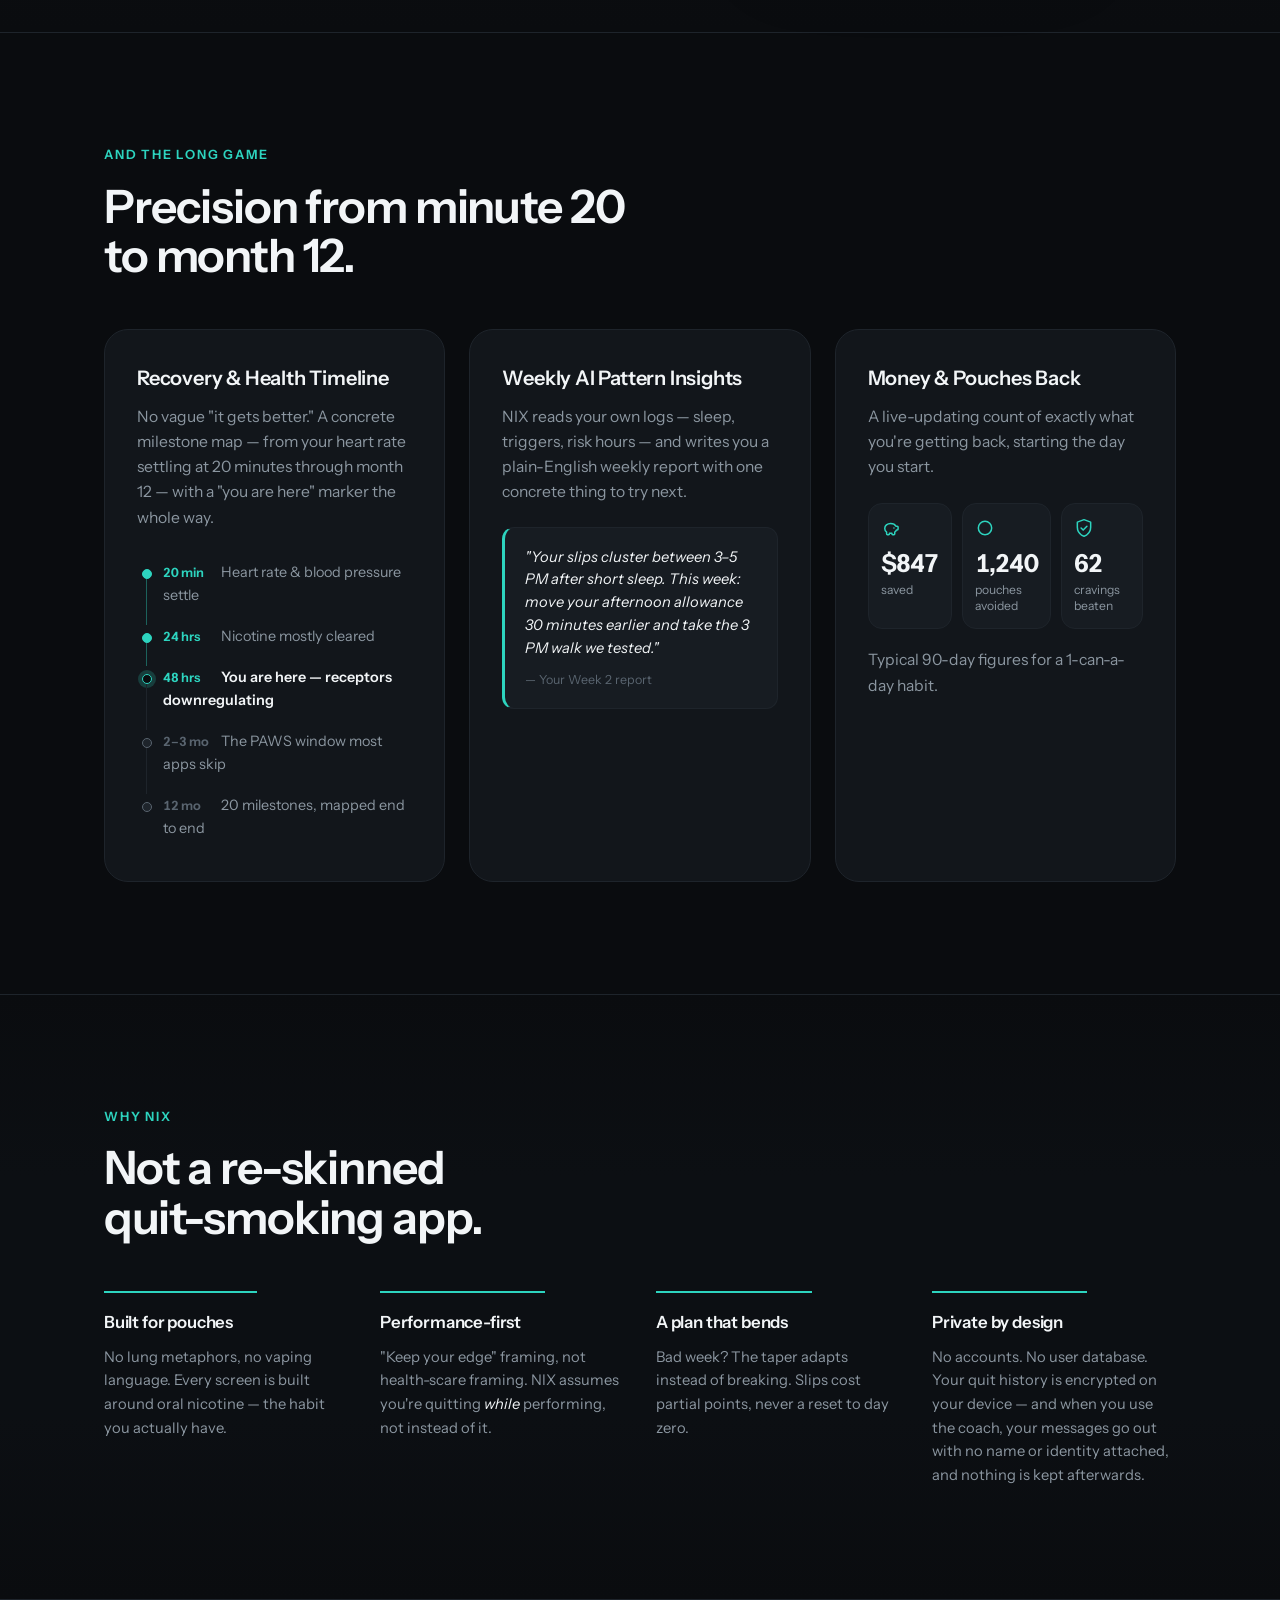
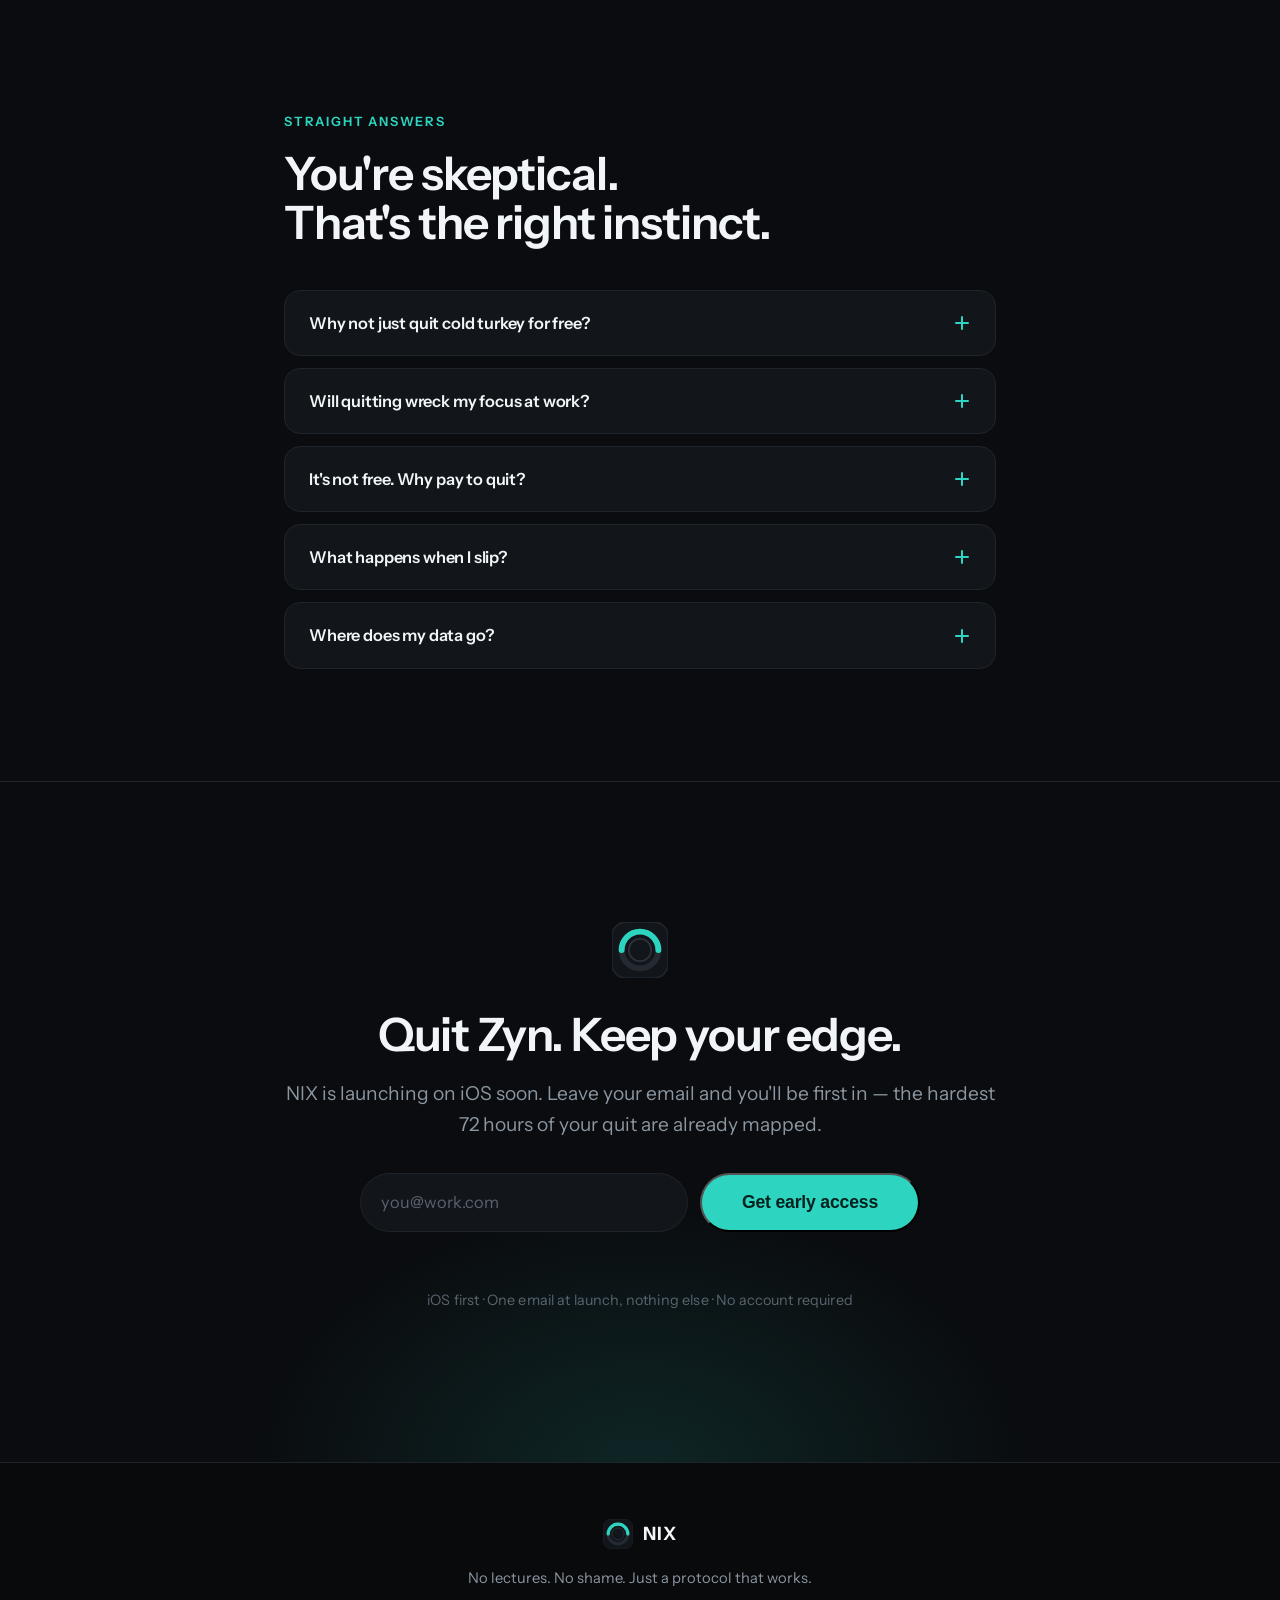
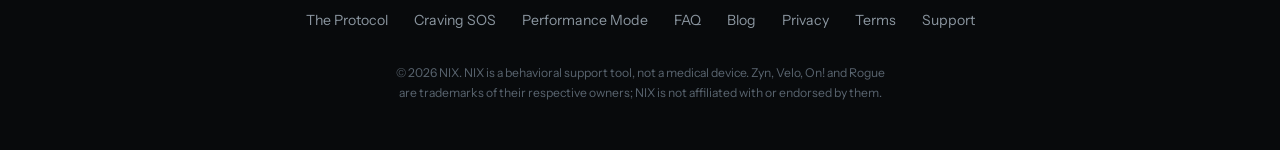
==== commit 6e4bd287: "Generate the favicon from the real app icon, not the website mark The previous commit derived the fa" ====
--- a/index.html
+++ b/index.html
@@ -8,7 +8,6 @@
   <meta property="og:title" content="NIX — Quit Zyn. Keep your edge." />
   <meta property="og:description" content="A precision quit app for nicotine pouches. No lectures. No shame. Just a protocol that works." />
   <meta property="og:type" content="website" />
-  <link rel="icon" href="/favicon.svg" type="image/svg+xml" />
   <link rel="icon" href="/assets/favicon-48.png" sizes="48x48" type="image/png" />
   <link rel="icon" href="/assets/favicon-192.png" sizes="192x192" type="image/png" />
   <link rel="apple-touch-icon" href="/assets/apple-touch-icon.png" />
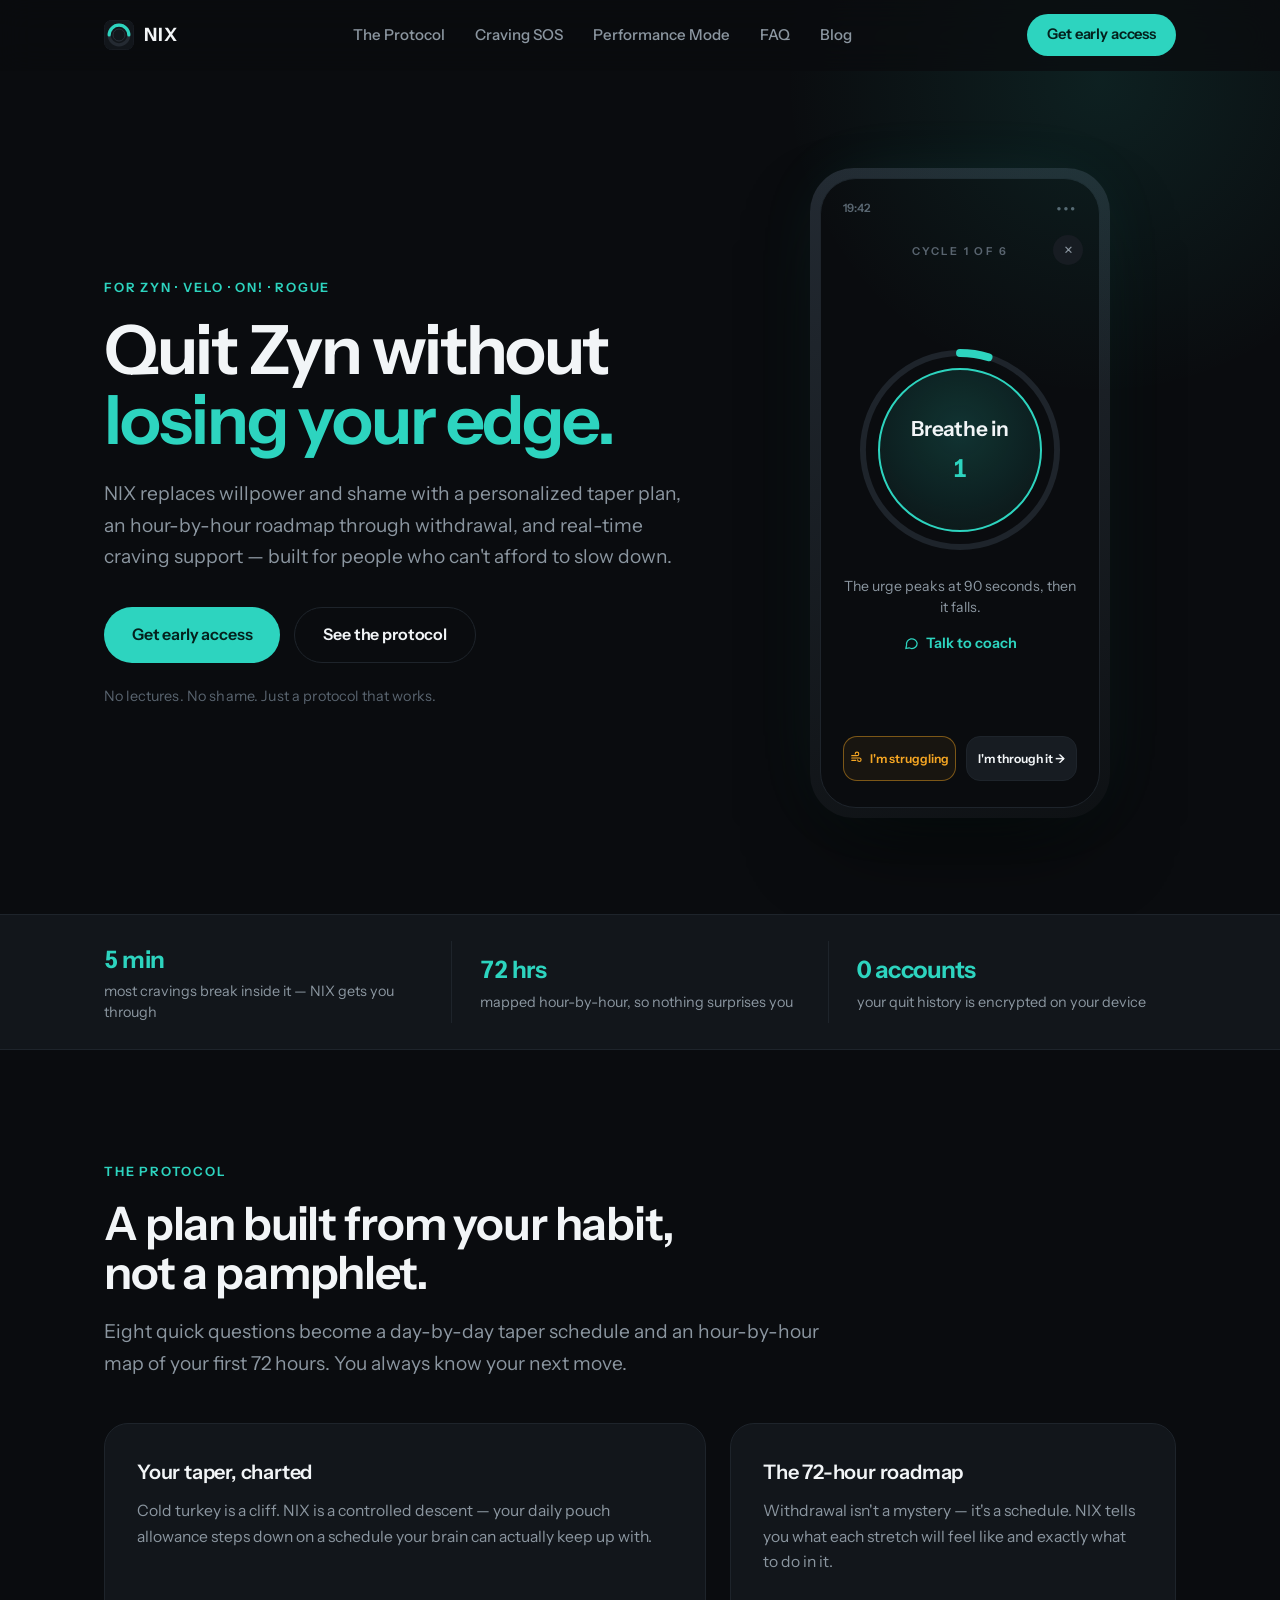
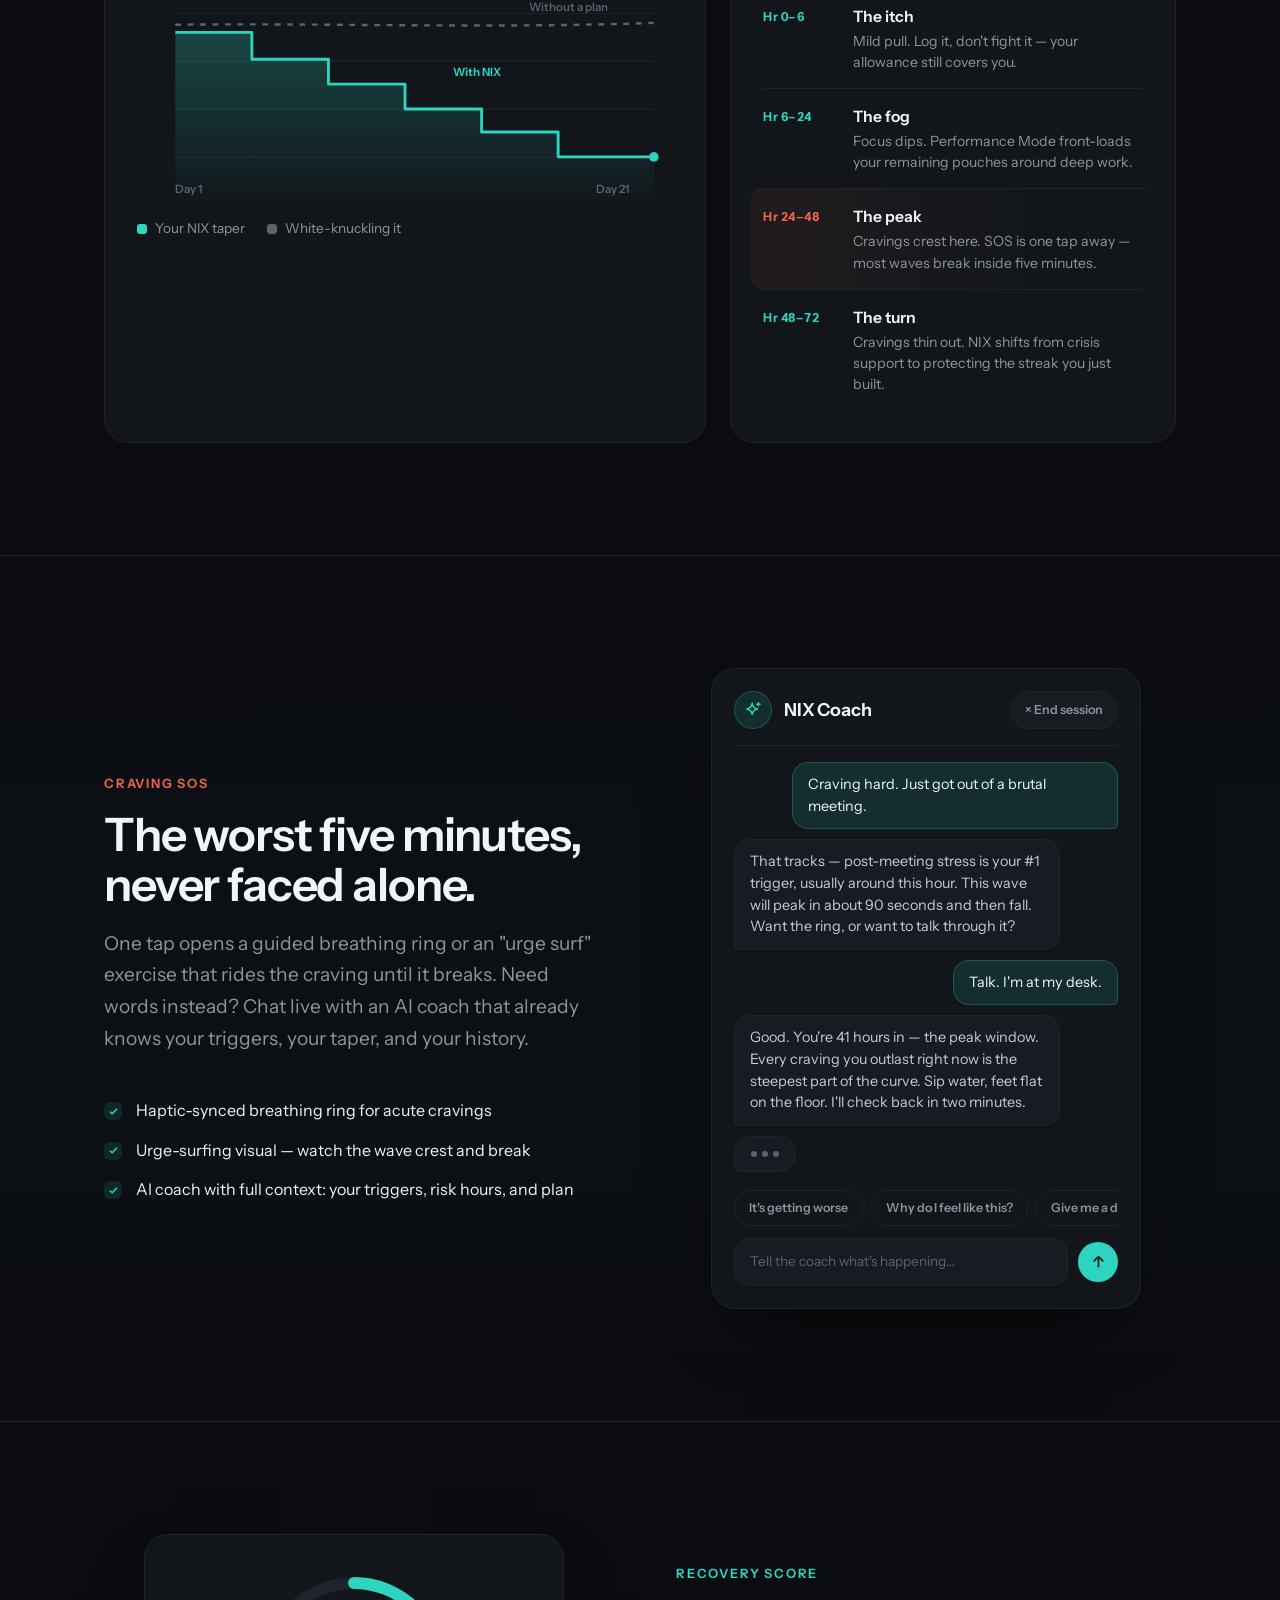
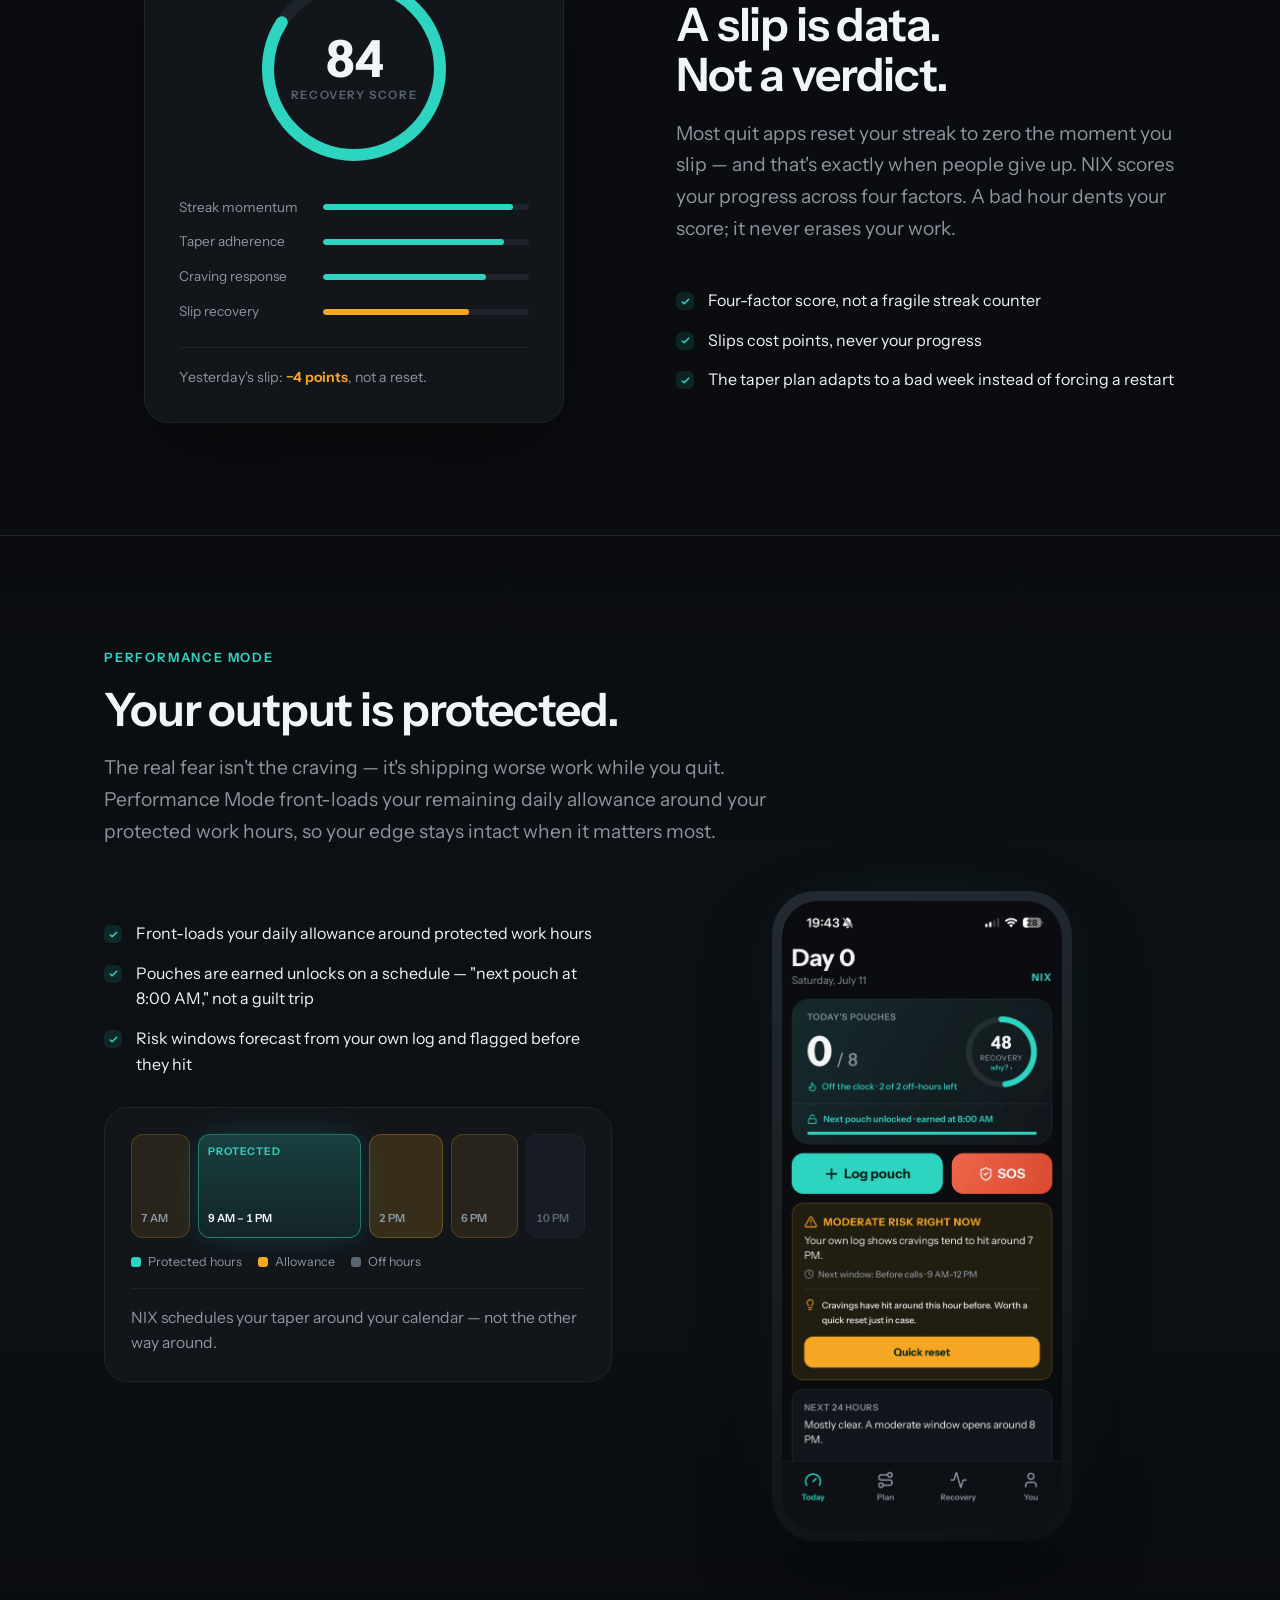
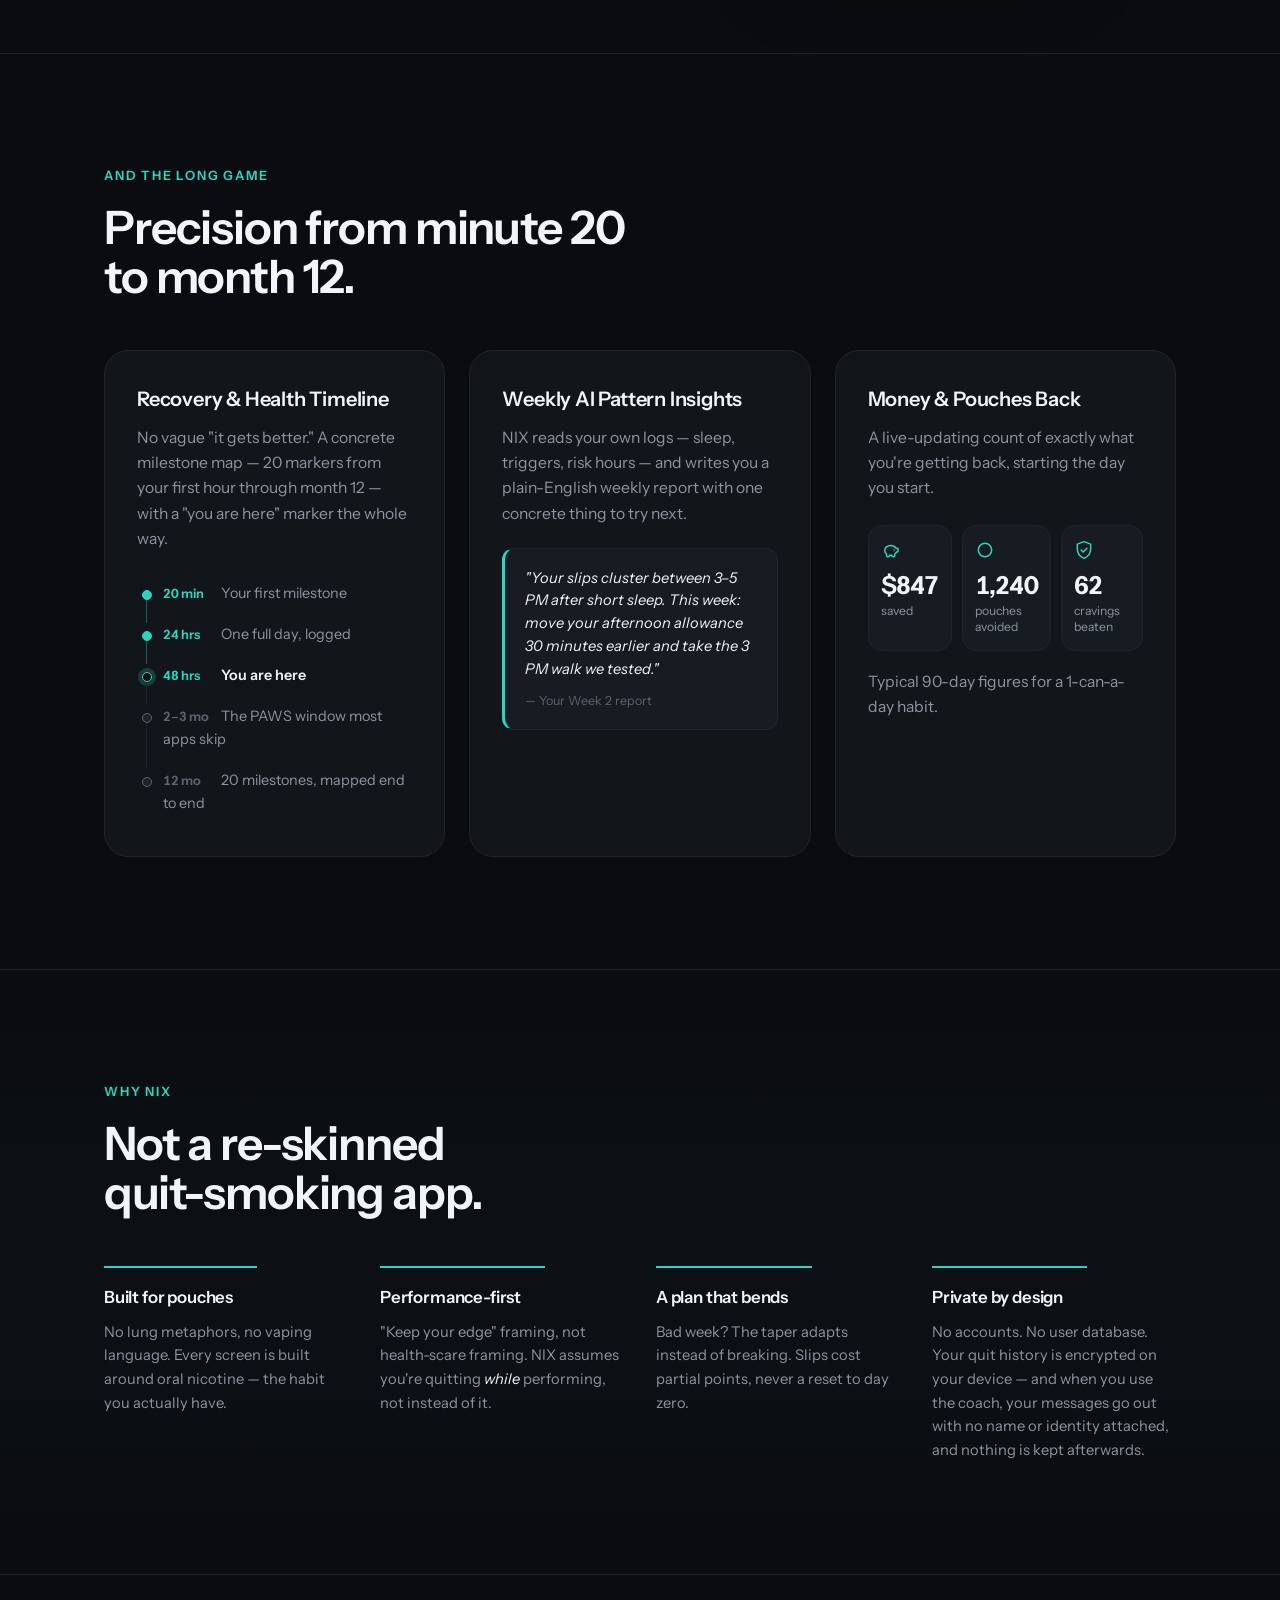
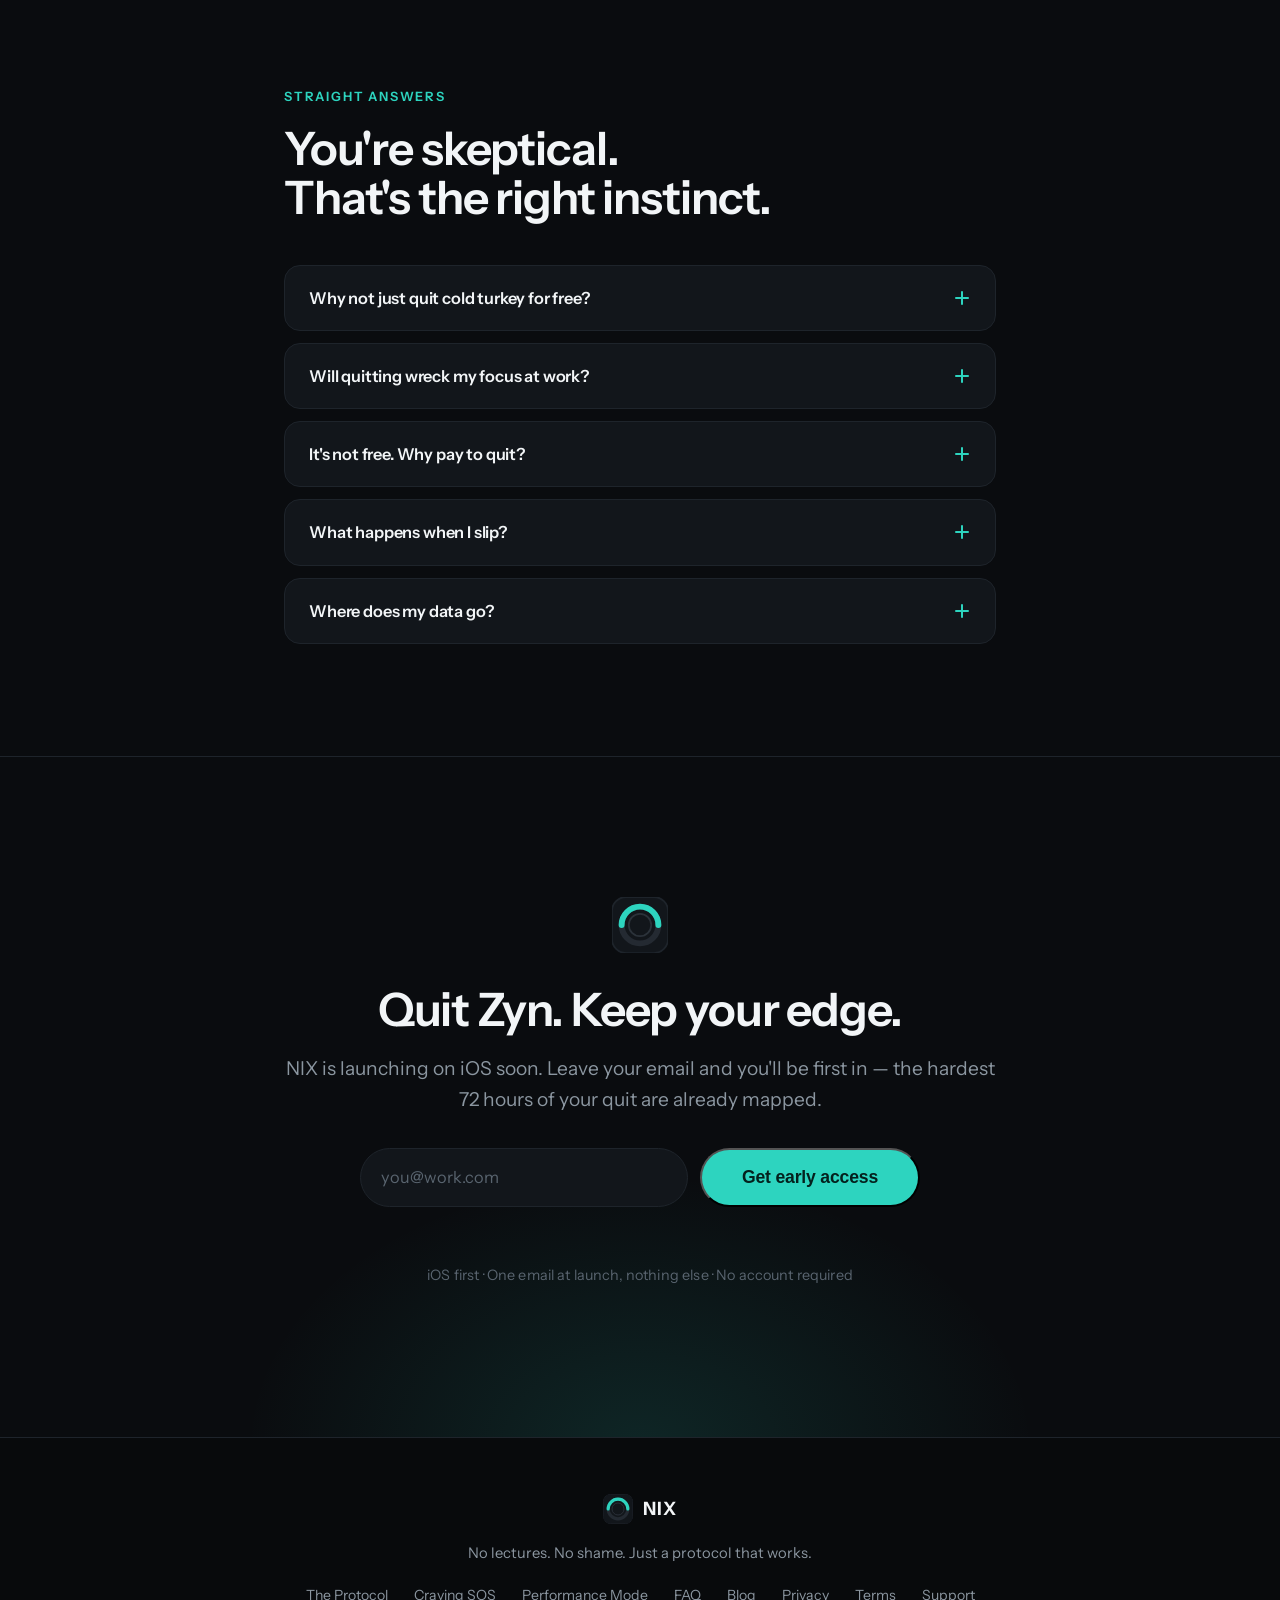
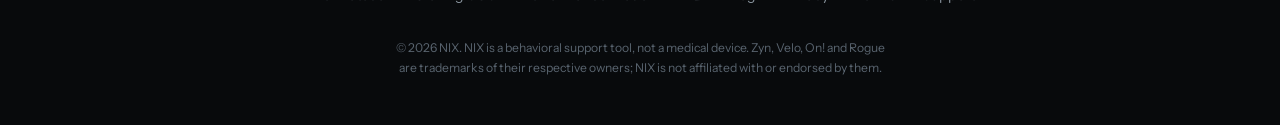
==== commit c5259d08: "Reframe the timeline copy as what NIX tracks, not what the body does The landing page is the destina" ====
--- a/index.html
+++ b/index.html
@@ -274,7 +274,7 @@
               </li>
               <li>
                 <span class="rm-hour">Hr 48–72</span>
-                <div><strong>The turn</strong><p>Receptors begin resetting. Sleep improves. The hard part is measurably behind you.</p></div>
+                <div><strong>The turn</strong><p>Cravings thin out. NIX shifts from crisis support to protecting the streak you just built.</p></div>
               </li>
             </ol>
           </div>
@@ -423,11 +423,11 @@
         <div class="feature-grid">
           <div class="card reveal">
             <h3>Recovery &amp; Health Timeline</h3>
-            <p>No vague "it gets better." A concrete milestone map — from your heart rate settling at 20 minutes through month 12 — with a "you are here" marker the whole way.</p>
+            <p>No vague "it gets better." A concrete milestone map — 20 markers from your first hour through month 12 — with a "you are here" marker the whole way.</p>
             <ul class="timeline-mini">
-              <li class="done"><span>20 min</span>Heart rate &amp; blood pressure settle</li>
-              <li class="done"><span>24 hrs</span>Nicotine mostly cleared</li>
-              <li class="here"><span>48 hrs</span>You are here — receptors downregulating</li>
+              <li class="done"><span>20 min</span>Your first milestone</li>
+              <li class="done"><span>24 hrs</span>One full day, logged</li>
+              <li class="here"><span>48 hrs</span>You are here</li>
               <li><span>2&ndash;3 mo</span>The PAWS window most apps skip</li>
               <li><span>12 mo</span>20 milestones, mapped end to end</li>
             </ul>
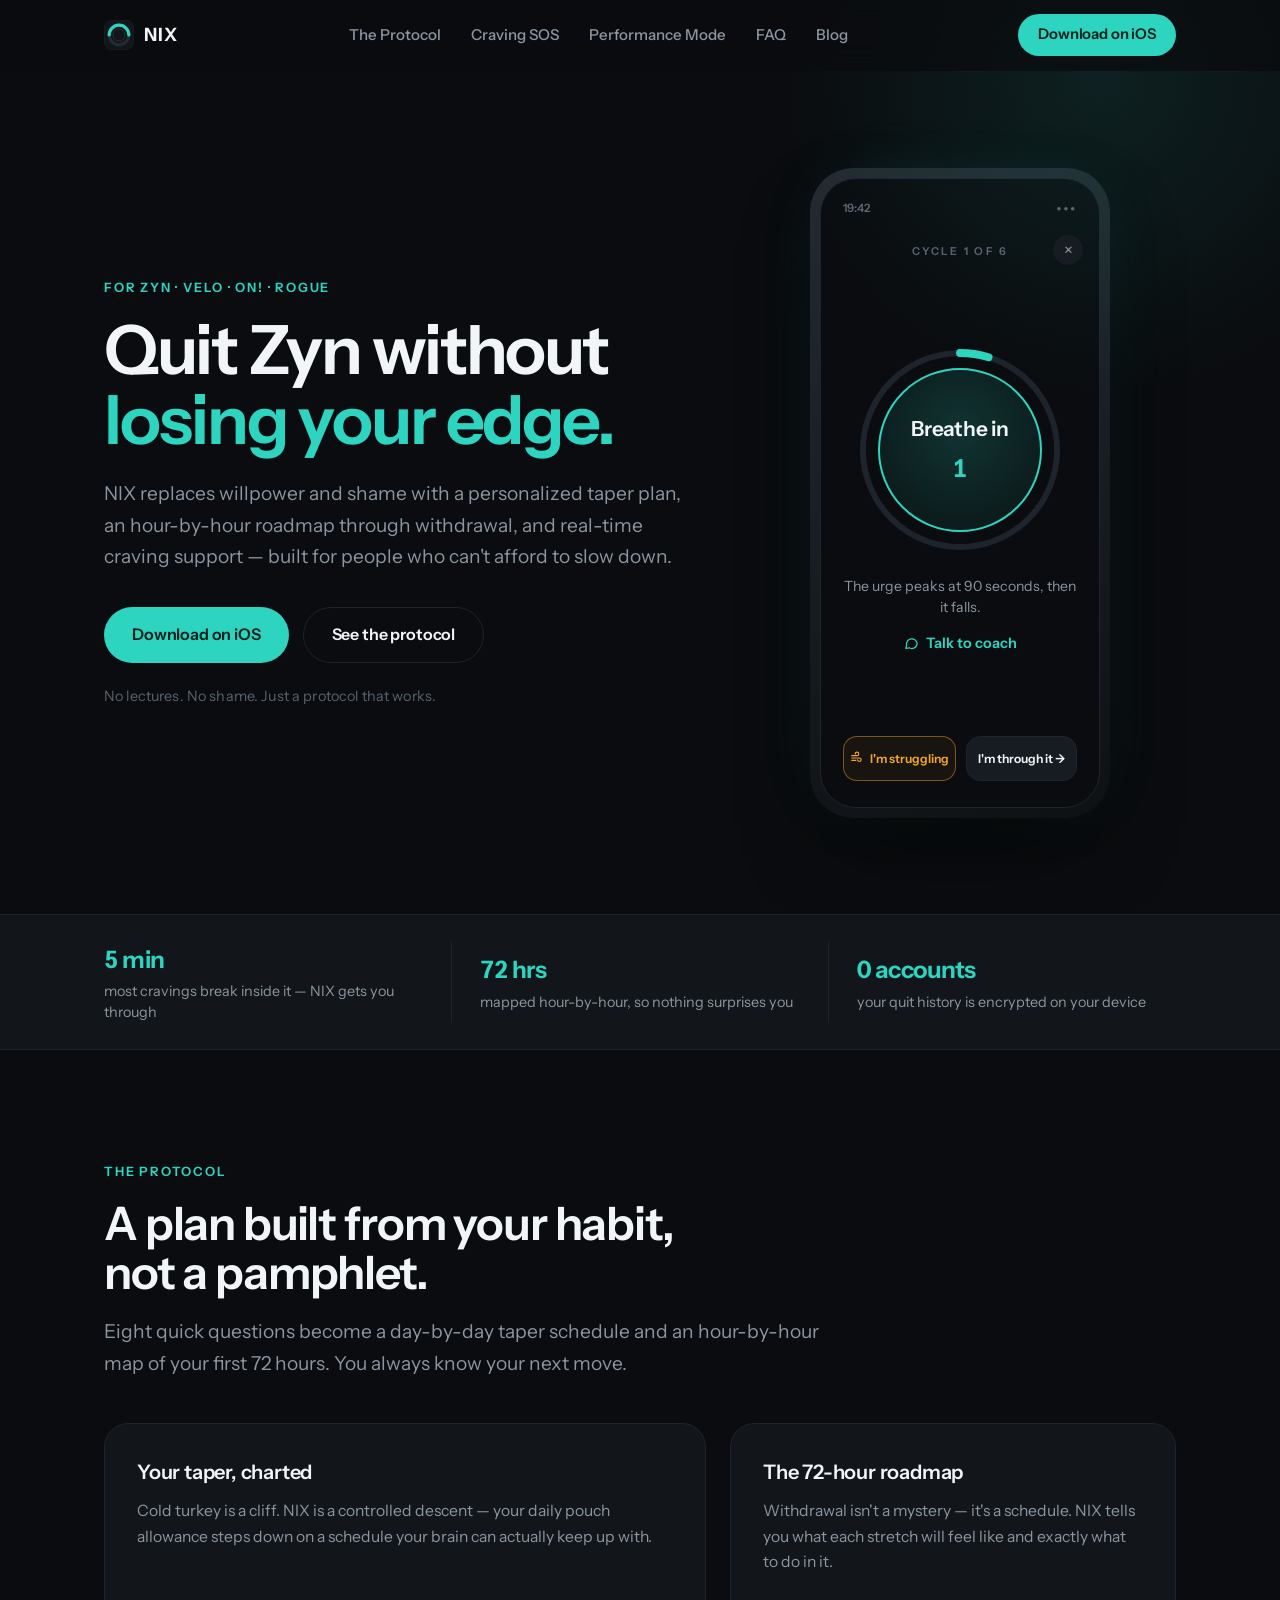
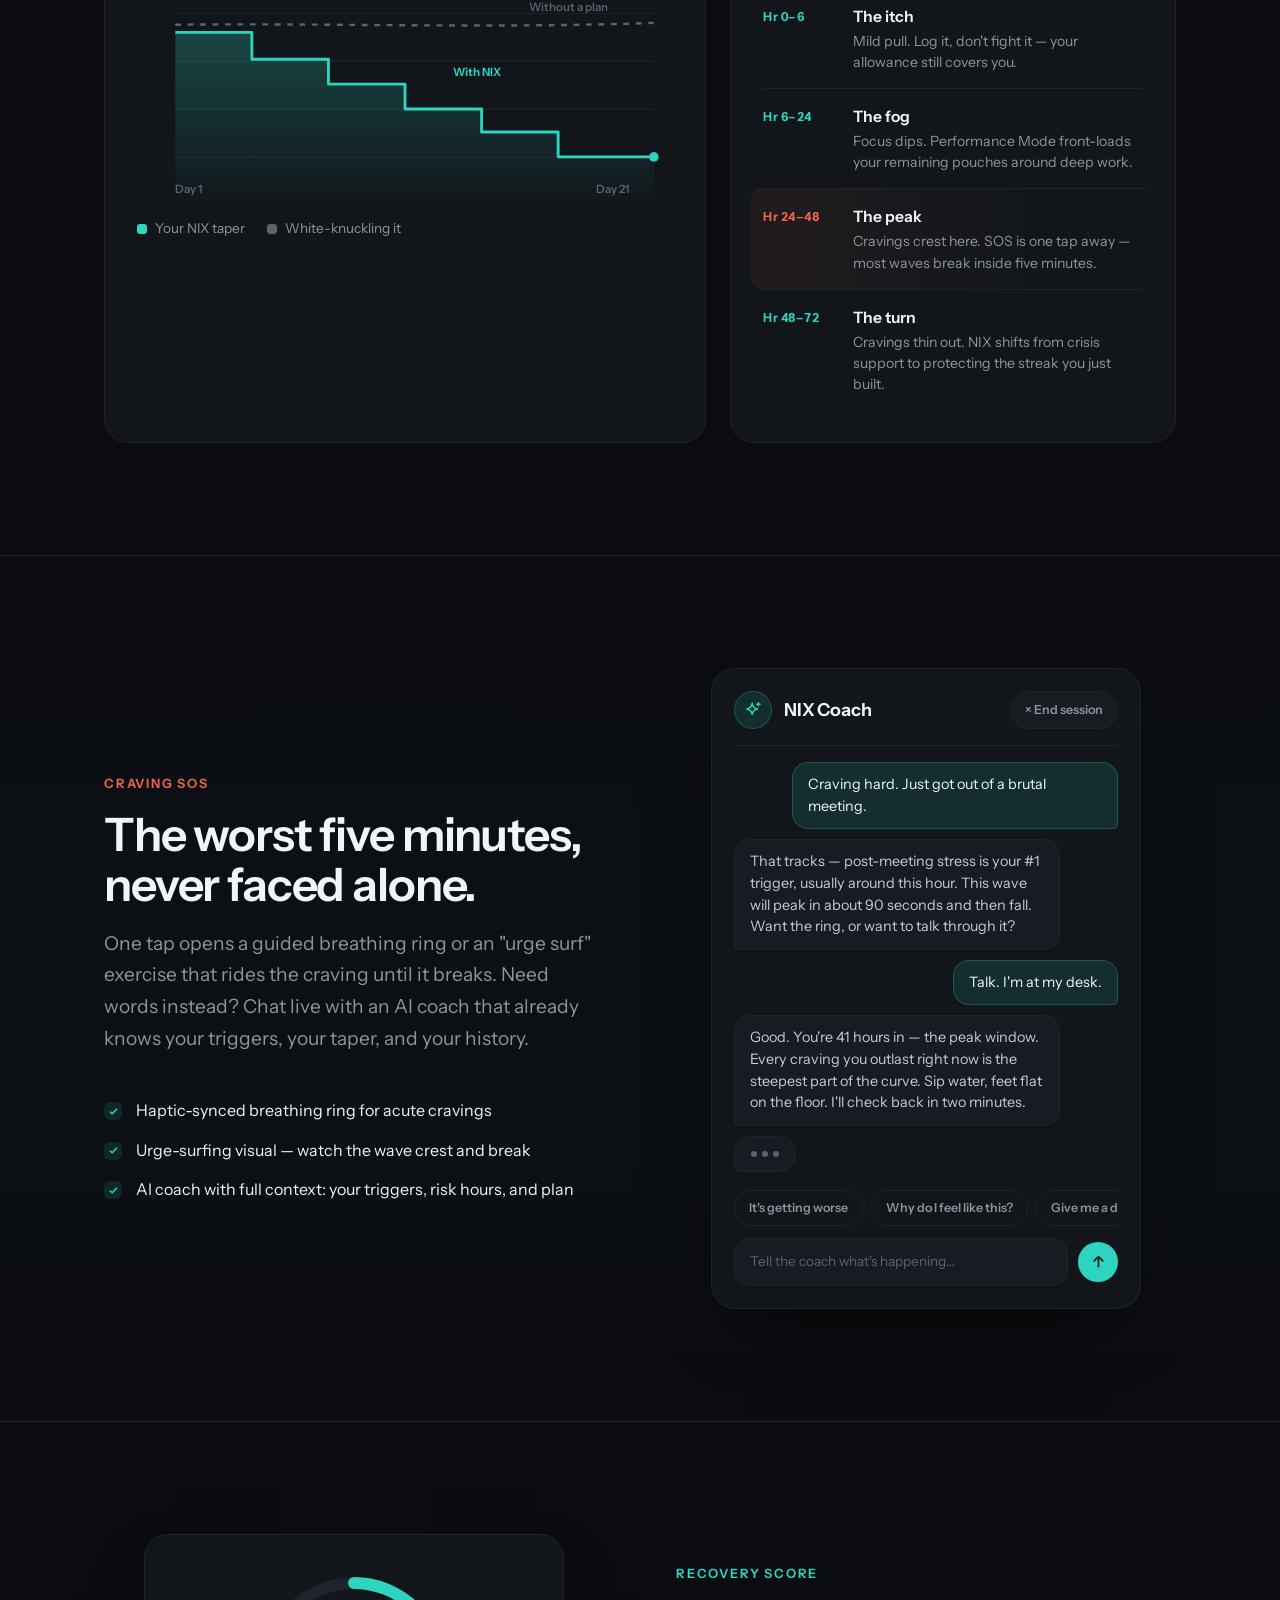
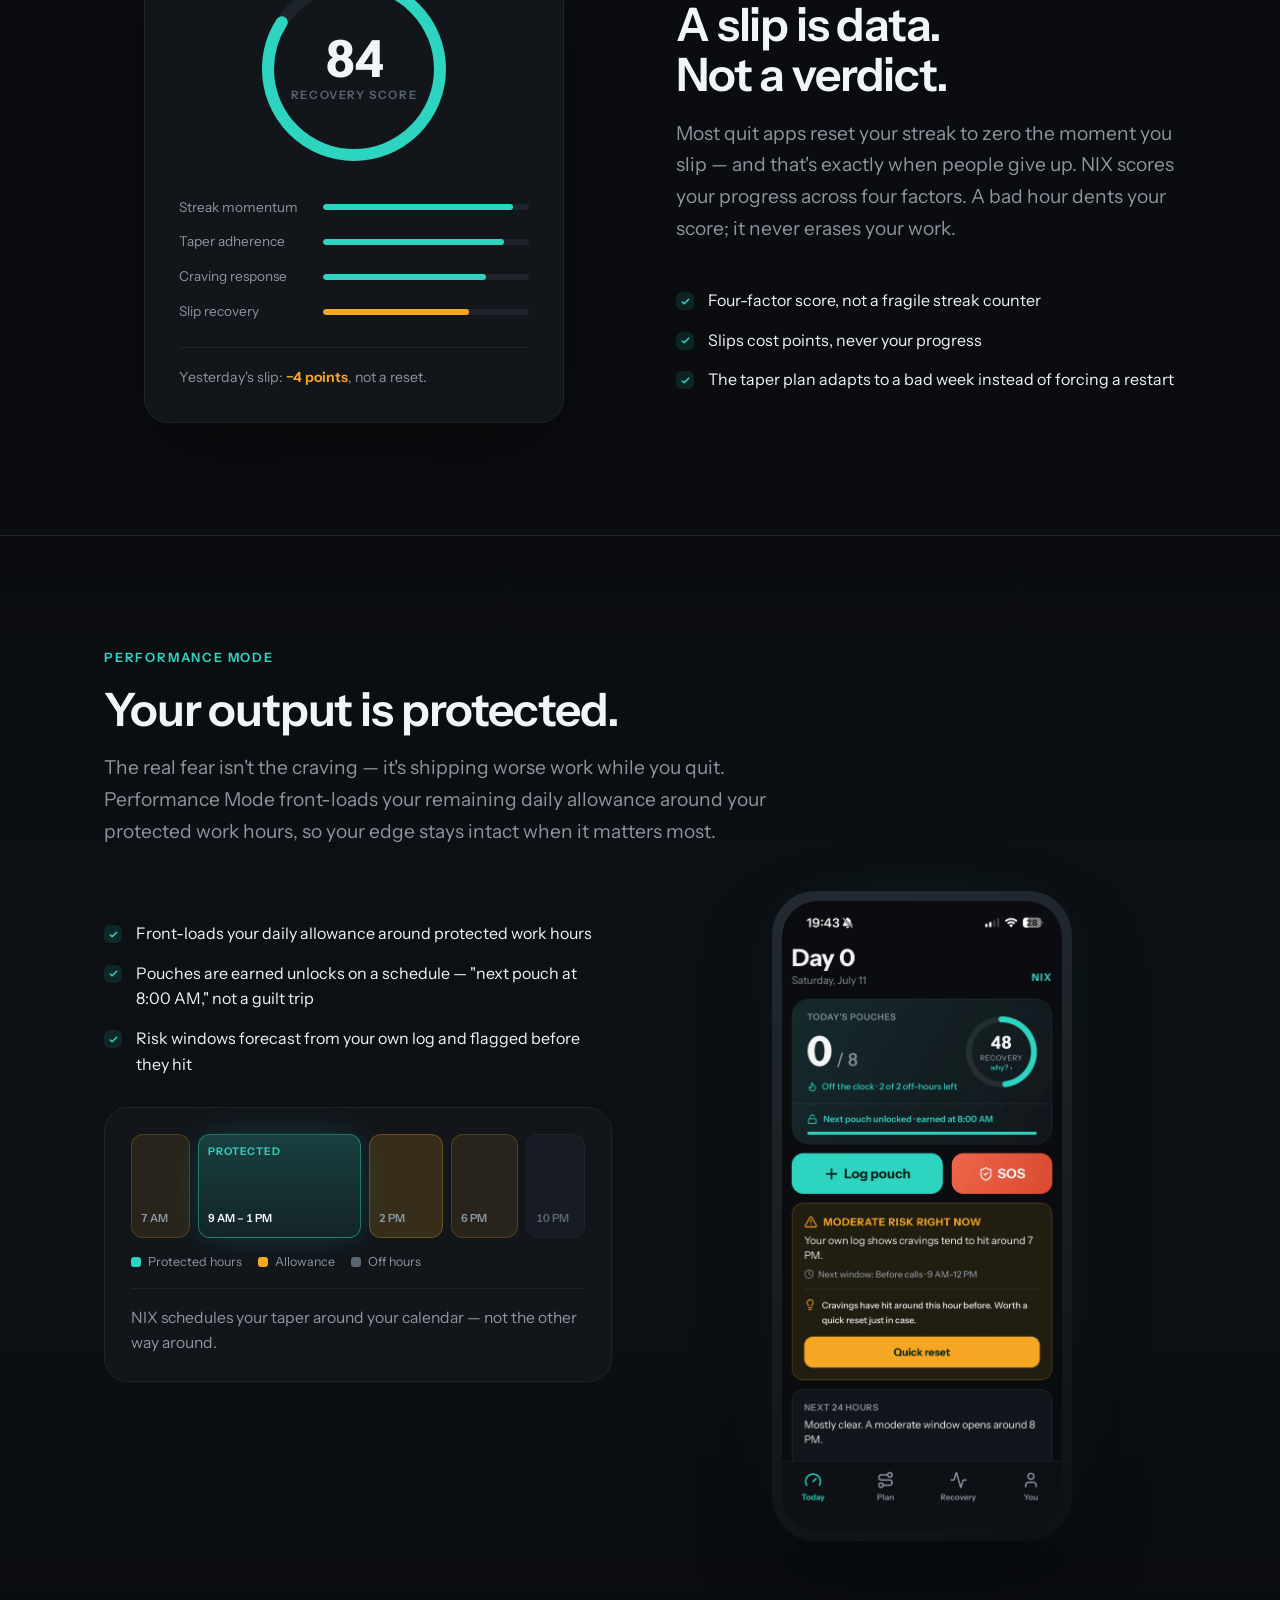
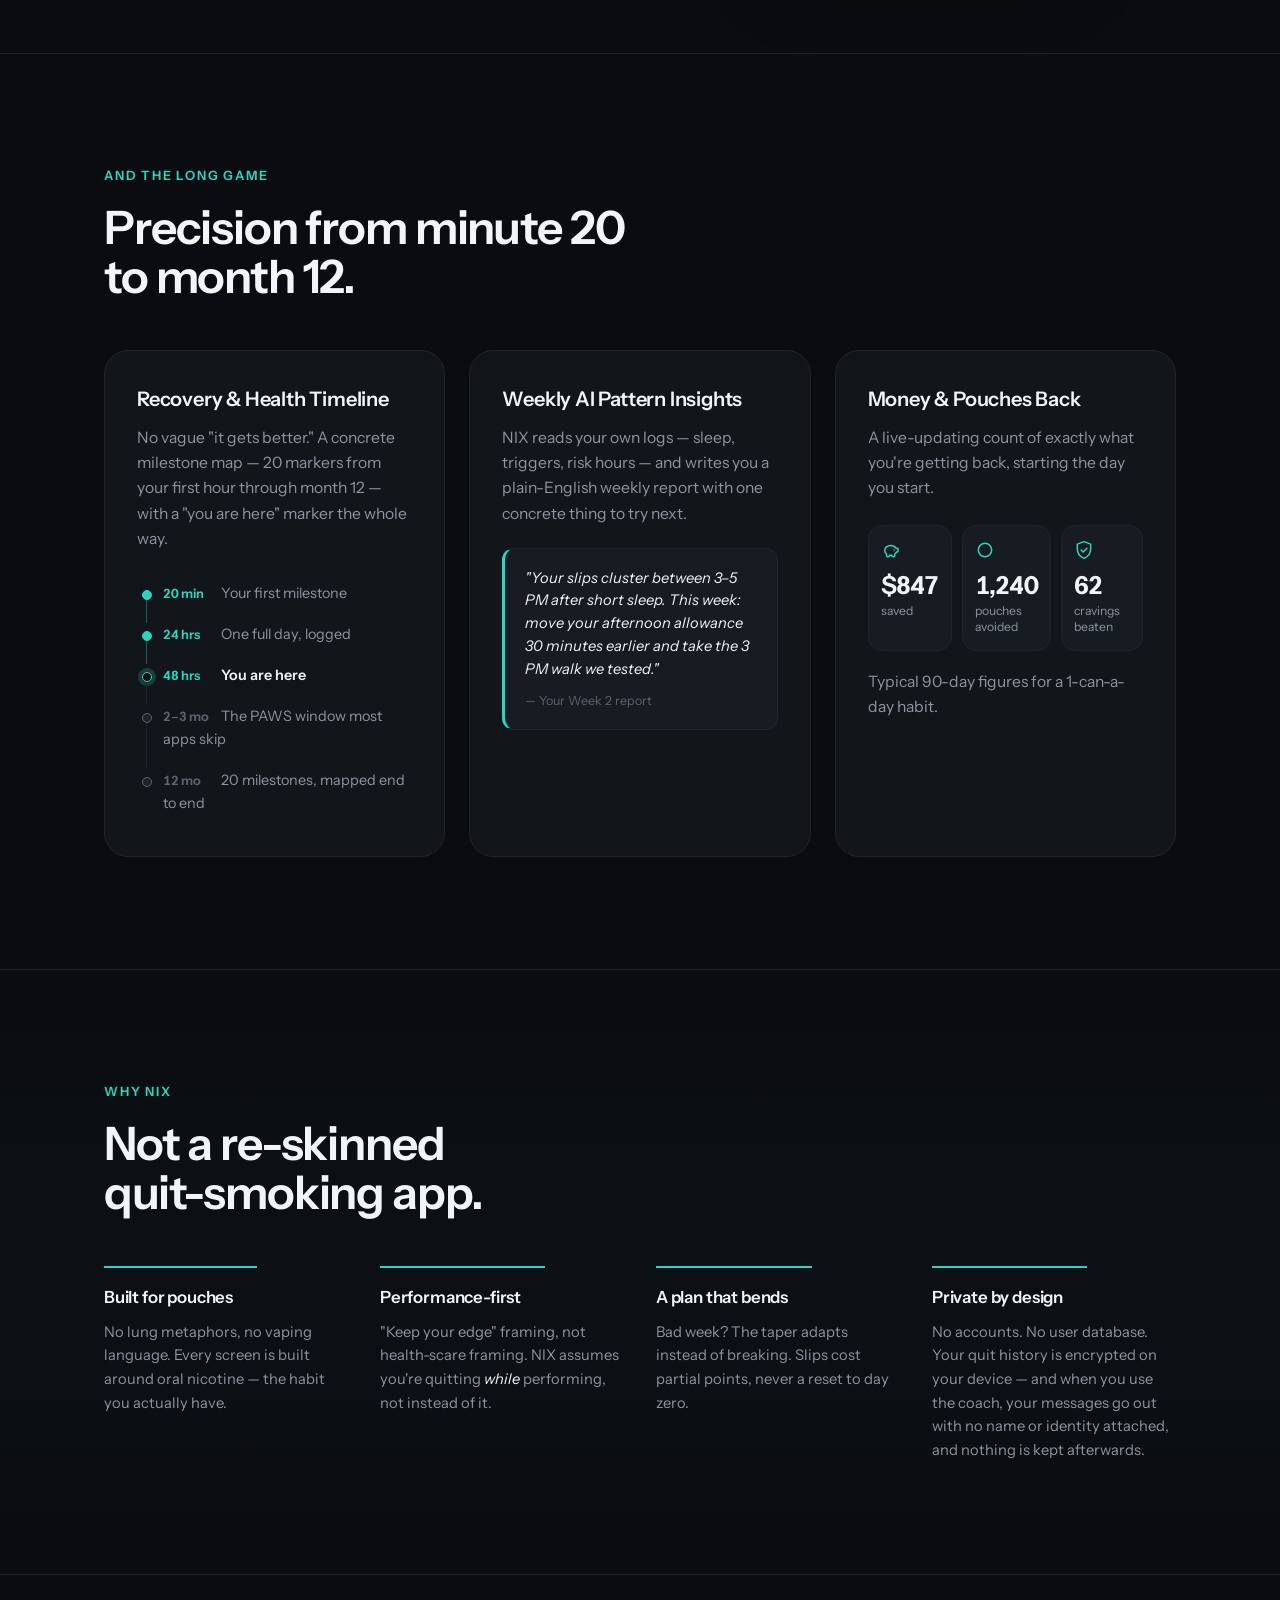
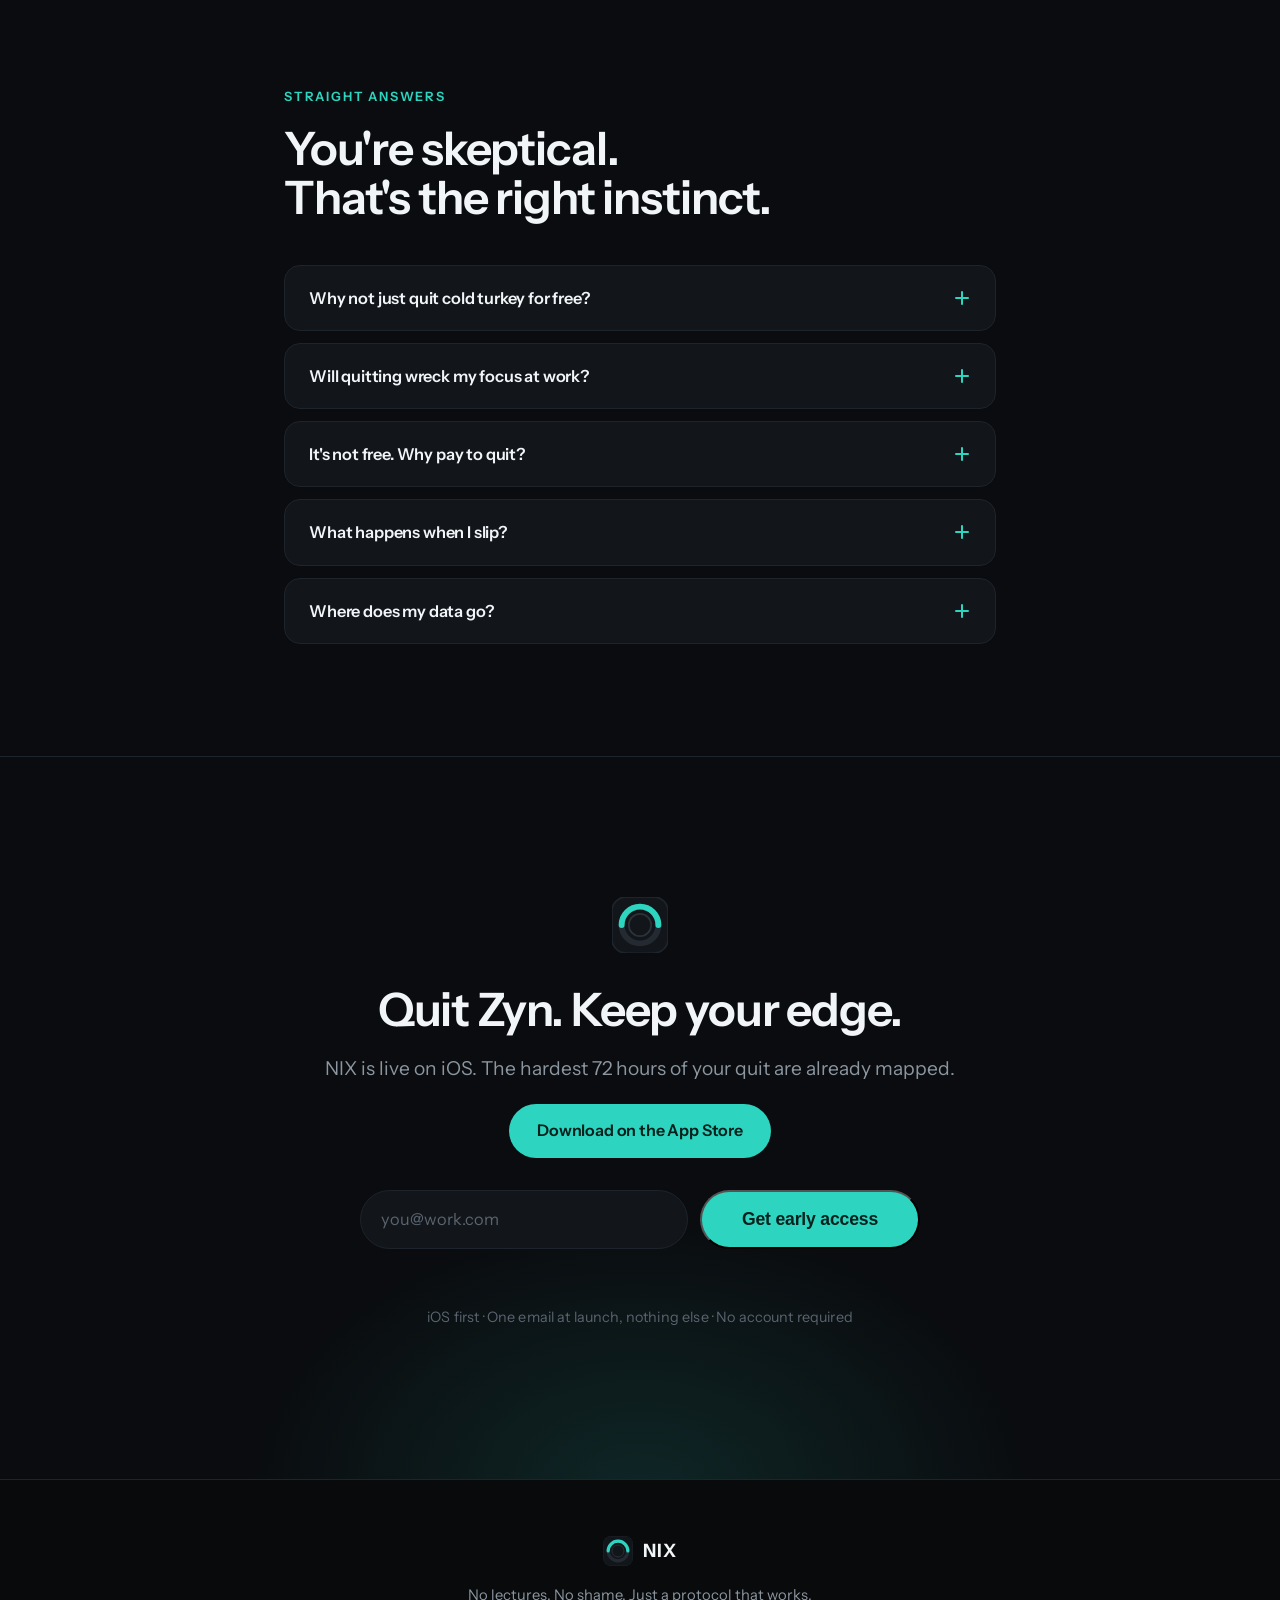
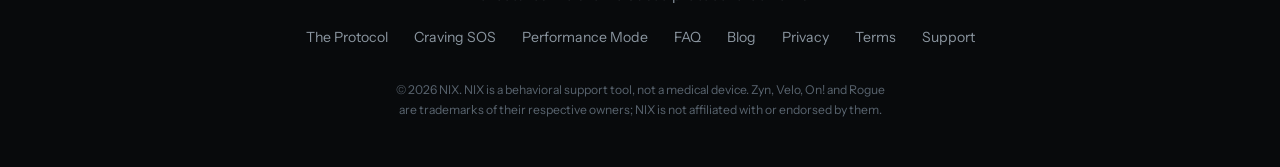
==== commit 6d9e50a9: "Point the site at the App Store — HOLD until subscriptions are approved STAGED, NOT LIVE. Do not mer" ====
--- a/index.html
+++ b/index.html
@@ -56,10 +56,25 @@
         "operatingSystem": "iOS",
         "description": "A precision quit app for nicotine pouches. A personalized taper plan, an hour-by-hour roadmap through withdrawal, and real-time craving support.",
         "url": "https://nixthepouch.com/",
+        "downloadUrl": "https://apps.apple.com/us/app/id6798907308",
         "publisher": {
           "@id": "https://nixthepouch.com/#organization"
         },
-        "isAccessibleForFree": false
+        "isAccessibleForFree": false,
+        "offers": [
+          {
+            "@type": "Offer",
+            "price": "59.99",
+            "priceCurrency": "USD",
+            "category": "Annual subscription"
+          },
+          {
+            "@type": "Offer",
+            "price": "11.99",
+            "priceCurrency": "USD",
+            "category": "Monthly subscription"
+          }
+        ]
       },
       {
         "@type": "FAQPage",
@@ -136,7 +151,7 @@
         <a href="#faq">FAQ</a>
         <a href="blog/">Blog</a>
       </nav>
-      <a href="#waitlist" class="btn btn-primary btn-sm">Get early access</a>
+      <a href="https://apps.apple.com/us/app/id6798907308" class="btn btn-primary btn-sm">Download on iOS</a>
     </div>
   </header>
 
@@ -151,7 +166,7 @@
           <h1 class="reveal d1">Quit Zyn without <em>losing your edge.</em></h1>
           <p class="lede reveal d2">NIX replaces willpower and shame with a personalized taper plan, an hour-by-hour roadmap through withdrawal, and real-time craving support — built for people who can't afford to slow down.</p>
           <div class="hero-actions reveal d3">
-            <a href="#waitlist" class="btn btn-primary">Get early access</a>
+            <a href="https://apps.apple.com/us/app/id6798907308" class="btn btn-primary">Download on iOS</a>
             <a href="#protocol" class="btn btn-ghost">See the protocol</a>
           </div>
           <p class="hero-note reveal d4">No lectures. No shame. Just a protocol that works.</p>
@@ -533,7 +548,11 @@
           <circle cx="16" cy="16" r="10.5" fill="none" stroke="#242a32" stroke-width="3.4"/><path d="M5.5 16a10.5 10.5 0 0 1 21 0" fill="none" stroke="var(--mint)" stroke-width="3.4" stroke-linecap="round"/><circle cx="16" cy="16" r="6.4" fill="#12161b" stroke="#2b323a" stroke-width="1"/>
         </svg>
         <h2 class="reveal d1">Quit Zyn. Keep your edge.</h2>
-        <p class="section-lede reveal d2">NIX is launching on iOS soon. Leave your email and you'll be first in — the hardest 72 hours of your quit are already mapped.</p>
+        <p class="section-lede reveal d2">NIX is live on iOS. The hardest 72 hours of your quit are already mapped.</p>
+
+        <div class="reveal d2" style="margin-top:20px">
+          <a href="https://apps.apple.com/us/app/id6798907308" class="btn btn-primary">Download on the App Store</a>
+        </div>
 
         <div class="signup reveal d3">
           <!-- Posts to Formspree over fetch (see script.js) so the visitor stays on
